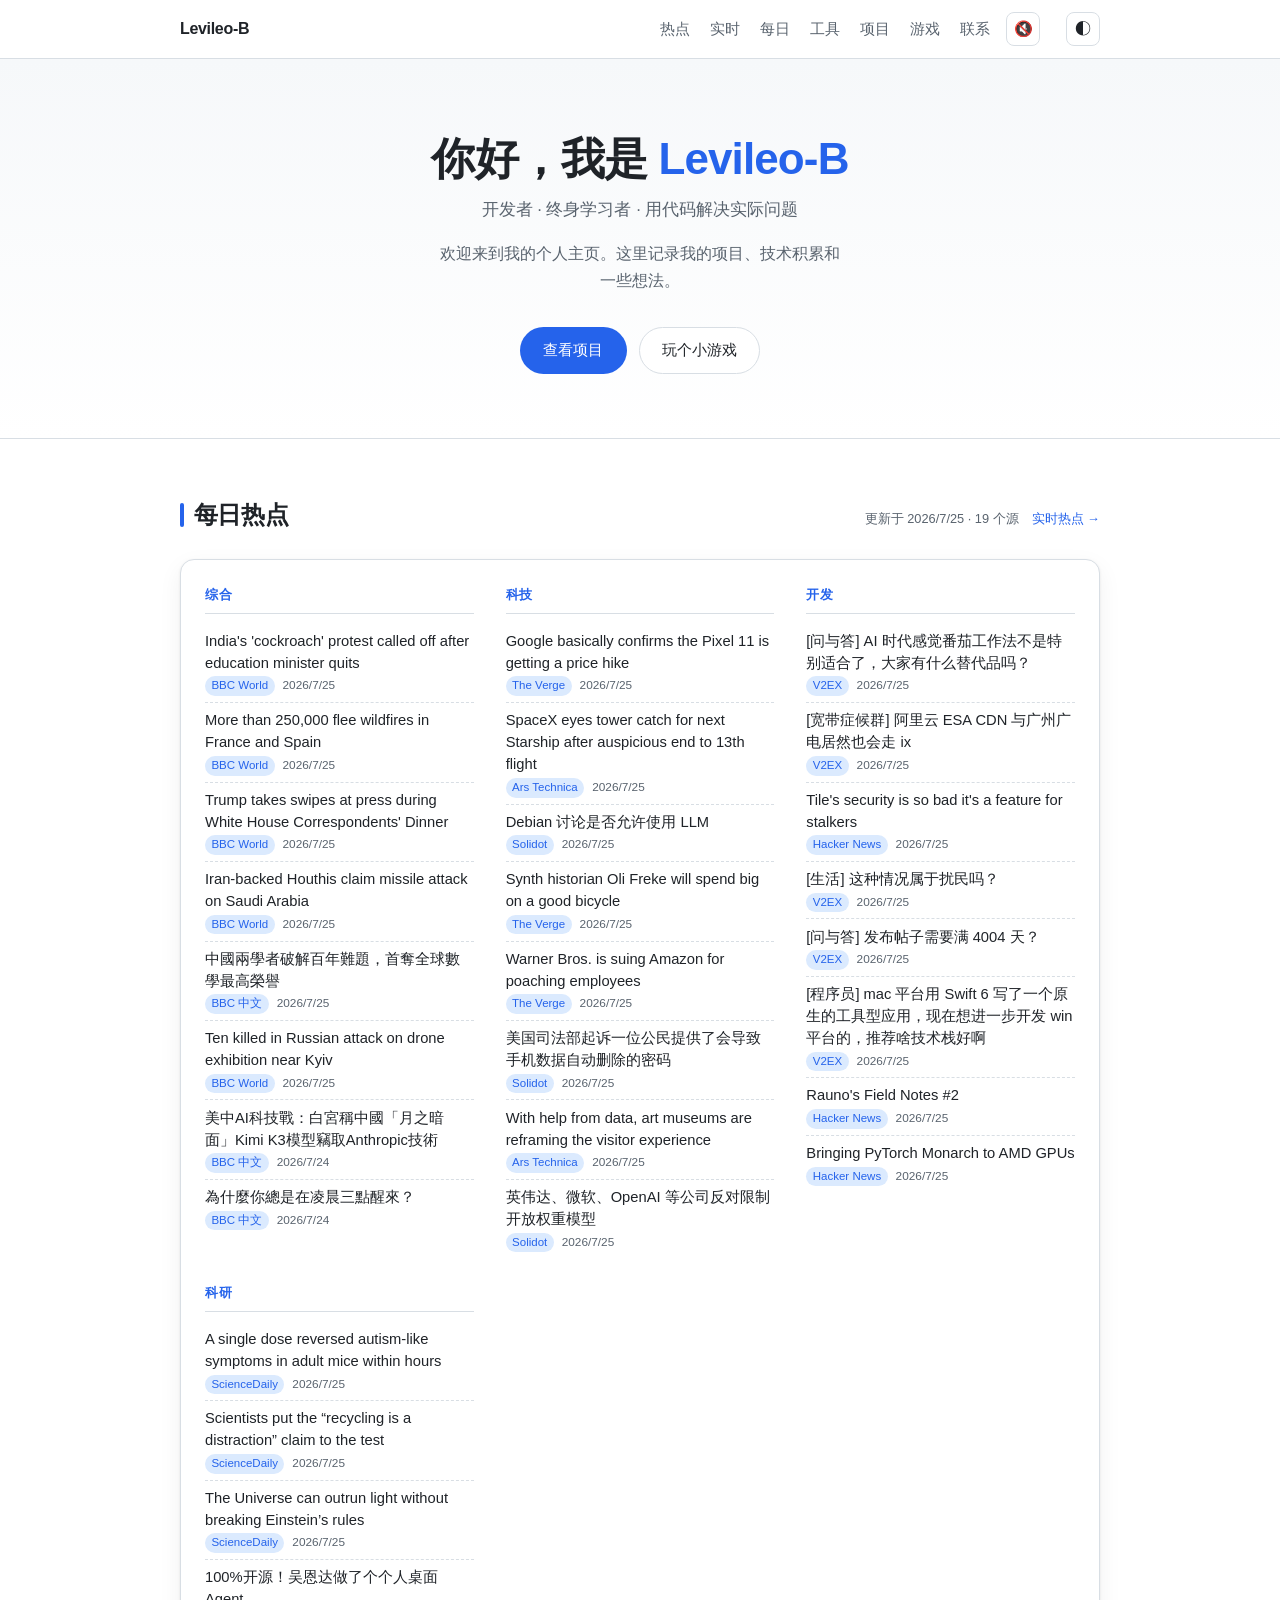
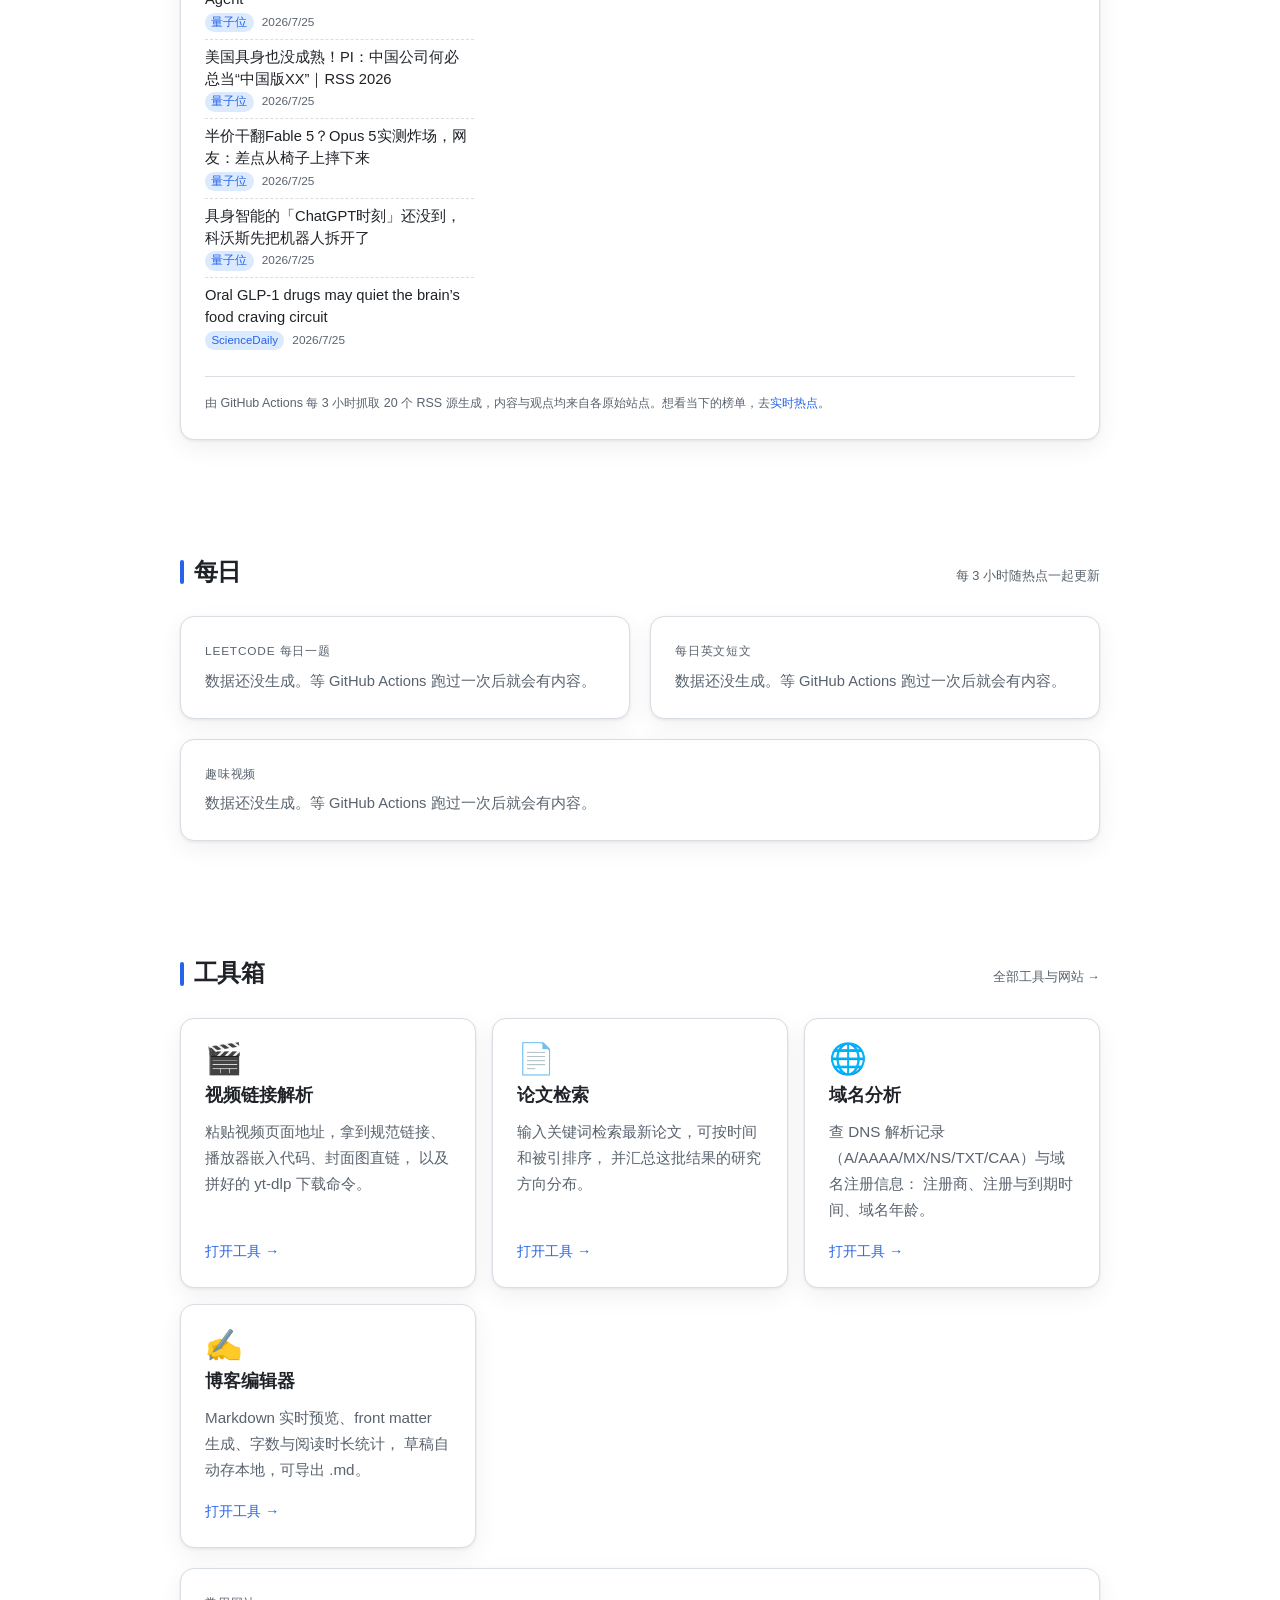
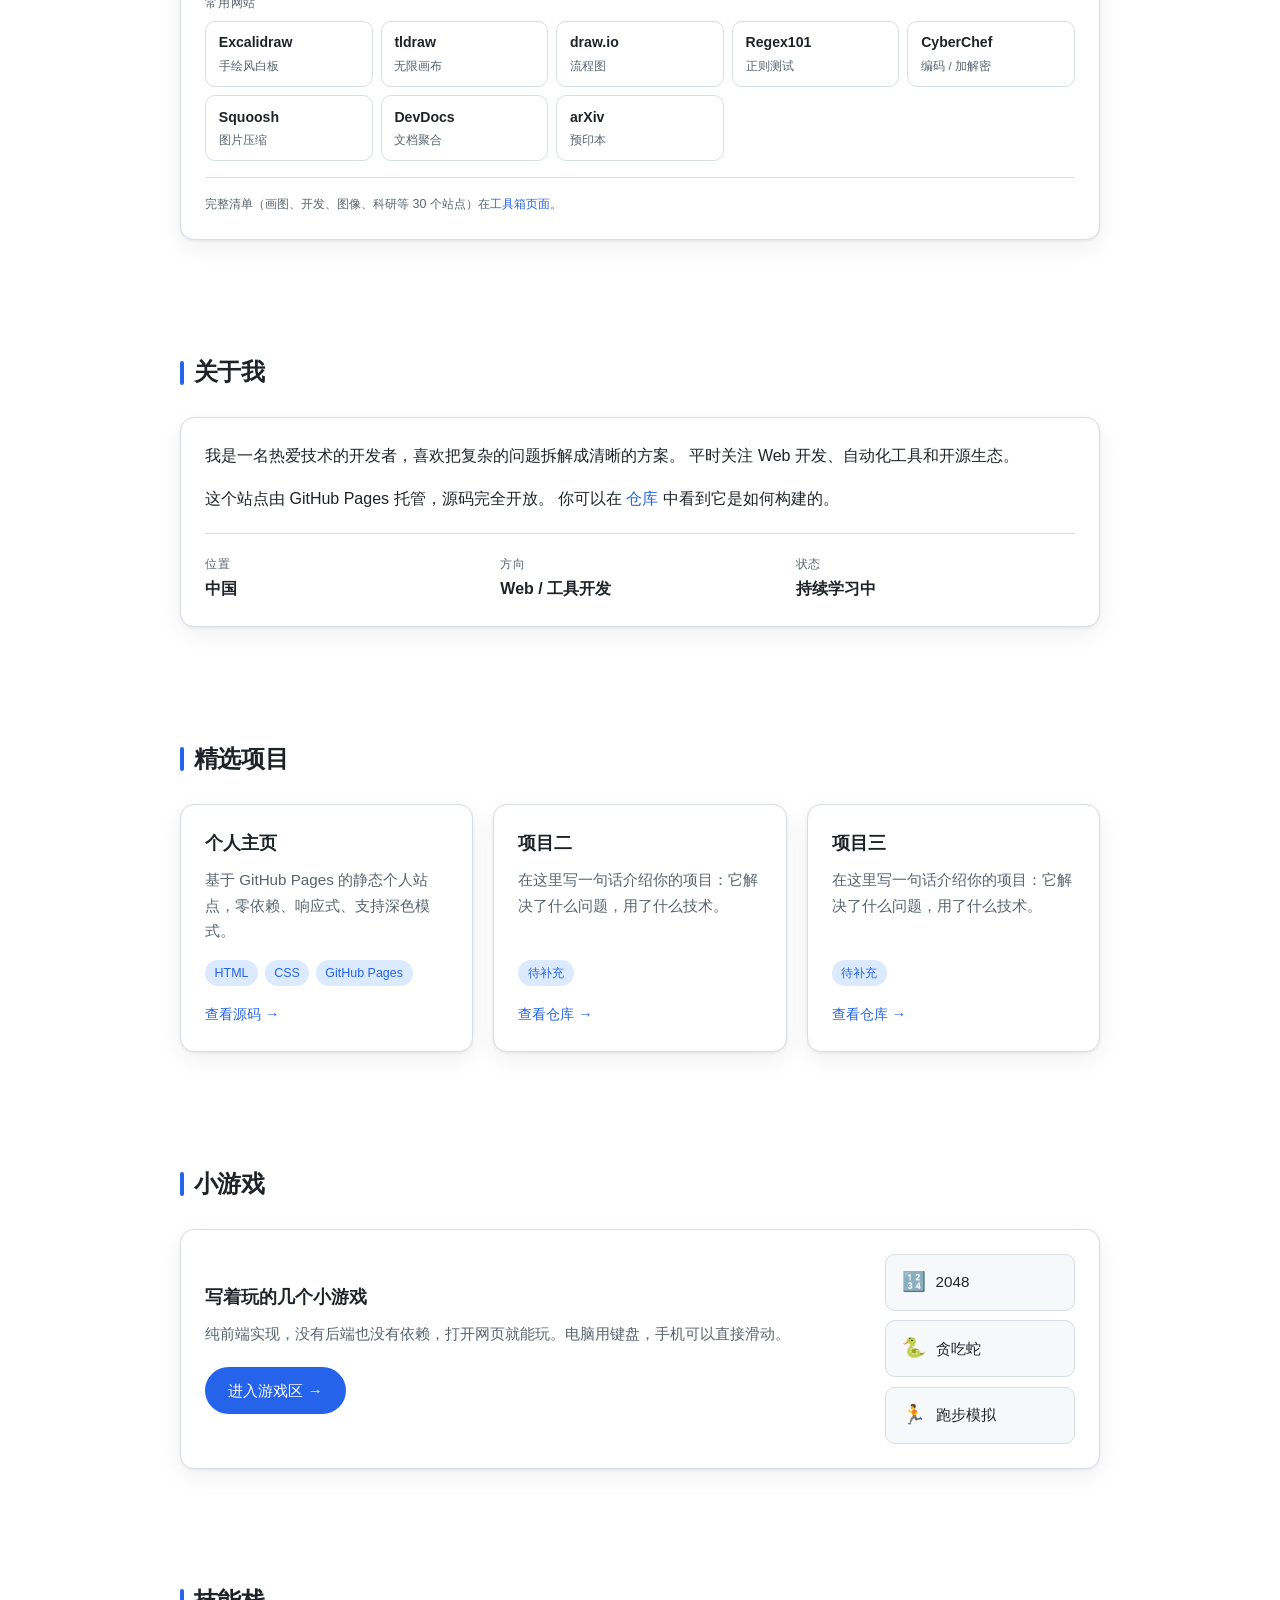
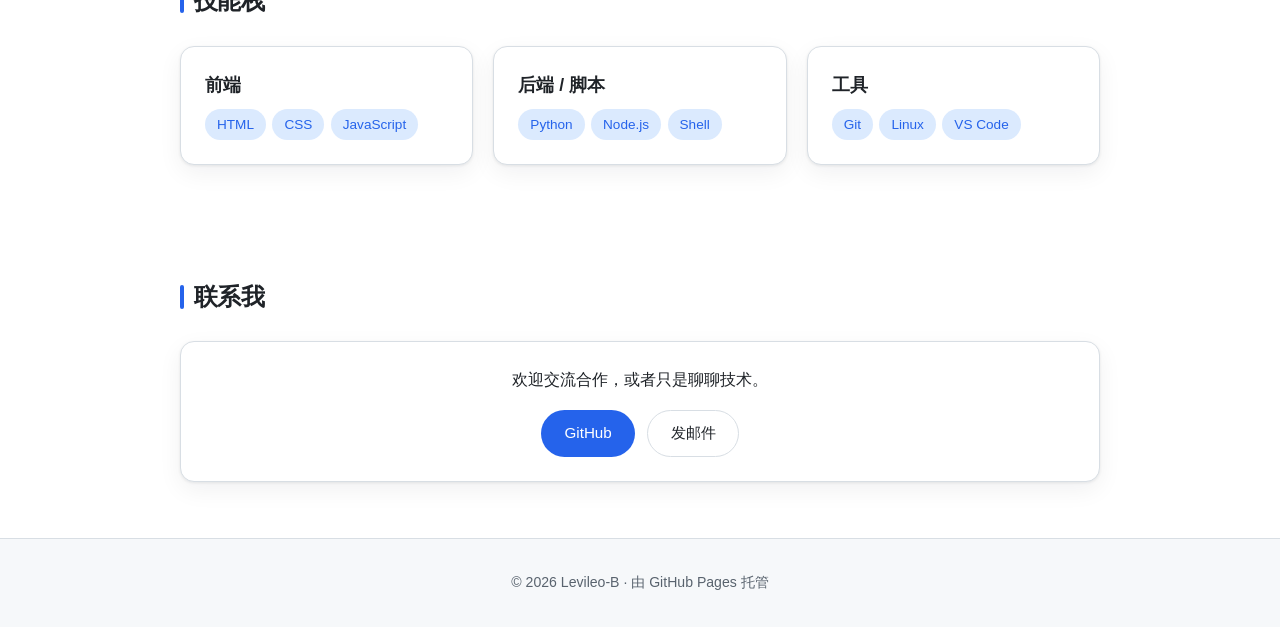
==== index.html @ cc37c712 "音乐改为随机 CC 曲库可切歌，趣味视频改为每日轮换 背景音乐： - 曲库来自 Internet Archive 的 Netlabels 馆藏（全部 CC 授权），   由 Actions 每次刷新取" ====
<!DOCTYPE html>
<html lang="zh-CN">
<head>
<meta charset="UTF-8">
<meta name="viewport" content="width=device-width, initial-scale=1">
<title>Levileo-B · 个人主页</title>
<meta name="description" content="Levileo-B 的个人主页 —— 项目、文章与联系方式。">
<meta name="theme-color" content="#0f172a">

<!-- 社交分享卡片 -->
<meta property="og:type" content="website">
<meta property="og:title" content="Levileo-B · 个人主页">
<meta property="og:description" content="Levileo-B 的个人主页 —— 项目、文章与联系方式。">
<meta property="og:url" content="https://levileo-b.github.io/">
<meta name="twitter:card" content="summary">

<link rel="icon" href="data:image/svg+xml,<svg xmlns='http://www.w3.org/2000/svg' viewBox='0 0 100 100'><text y='.9em' font-size='90'>🌱</text></svg>">
<link rel="stylesheet" href="assets/style.css">
<link rel="stylesheet" href="assets/tools.css">

<!-- 在渲染前应用已保存的主题，避免闪烁 -->
<script>
  try {
    var t = localStorage.getItem('theme');
    if (t === 'dark' || t === 'light') document.documentElement.setAttribute('data-theme', t);
  } catch (e) {}
</script>
</head>
<body>

<a class="skip-link" href="#main">跳到主要内容</a>

<header class="site-header">
  <nav class="nav" aria-label="主导航">
    <a class="nav__brand" href="#top">Levileo-B</a>
    <ul class="nav__list">
      <li><a href="#news">热点</a></li>
      <li><a href="hot/">实时</a></li>
      <li><a href="#daily">每日</a></li>
      <li><a href="#tools">工具</a></li>
      <li><a href="#projects">项目</a></li>
      <li><a href="games/">游戏</a></li>
      <li><a href="#contact">联系</a></li>
    </ul>
    <button class="theme-toggle" type="button" aria-label="切换深色 / 浅色模式">
      <span class="theme-toggle__icon" aria-hidden="true">◐</span>
    </button>
  </nav>
</header>

<main id="main">

  <!-- 首屏 -->
  <section class="hero" id="top">
    <div class="hero__inner">
      <img class="avatar" src="https://github.com/Levileo-B.png?size=240" alt="Levileo-B 的头像"
           width="120" height="120" loading="eager"
           onerror="this.style.display='none'">
      <h1 class="hero__title">你好，我是 <span class="accent">Levileo-B</span></h1>
      <p class="hero__subtitle">开发者 · 终身学习者 · 用代码解决实际问题</p>
      <p class="hero__desc">
        欢迎来到我的个人主页。这里记录我的项目、技术积累和一些想法。
      </p>
      <div class="hero__actions">
        <a class="btn btn--primary" href="#projects">查看项目</a>
        <a class="btn btn--ghost" href="games/">玩个小游戏</a>
      </div>
    </div>
  </section>

  <!-- 每日热点 -->
  <section class="section" id="news">
    <div class="section__bar">
      <h2 class="section__title">每日热点</h2>
      <span class="news__stamp"><span id="news-updated"></span>　<a href="hot/">实时热点 →</a></span>
    </div>
    <div class="card">
      <div class="news" id="news-body">
        <p class="news__empty">正在加载新闻…</p>
      </div>
      <p class="news__foot">
        由 GitHub Actions 每 3 小时抓取 20 个 RSS 源生成，内容与观点均来自各原始站点。想看当下的榜单，去<a href="hot/">实时热点</a>。
      </p>
    </div>
  </section>

  <!-- 每日 -->
  <section class="section" id="daily">
    <div class="section__bar">
      <h2 class="section__title">每日</h2>
      <span class="news__stamp">每 3 小时随热点一起更新</span>
    </div>

    <div class="daily-grid">
      <div class="card">
        <p class="result__label">LeetCode 每日一题</p>
        <div id="lc-body"><p class="news__empty">正在加载…</p></div>
      </div>

      <div class="card">
        <p class="result__label">每日英文短文</p>
        <div id="en-body"><p class="news__empty">正在加载…</p></div>
      </div>
    </div>

    <div class="card" style="margin-top:1.25rem">
      <p class="result__label">趣味视频</p>
      <div id="video-body">
        <p class="news__empty">正在加载今天的视频…</p>
      </div>
    </div>
  </section>

  <!-- 工具箱 -->
  <section class="section" id="tools">
    <div class="section__bar">
      <h2 class="section__title">工具箱</h2>
      <a class="news__stamp" href="tools/">全部工具与网站 →</a>
    </div>

    <div class="tool-cards" style="margin-bottom:1.25rem">
      <article class="card card--project">
        <span class="tool-card__emoji" aria-hidden="true">🎬</span>
        <h3 class="card__title">视频链接解析</h3>
        <p class="card__desc">
          粘贴视频页面地址，拿到规范链接、播放器嵌入代码、封面图直链，
          以及拼好的 yt-dlp 下载命令。
        </p>
        <a class="card__link" href="tools/video/">打开工具 →</a>
      </article>

      <article class="card card--project">
        <span class="tool-card__emoji" aria-hidden="true">📄</span>
        <h3 class="card__title">论文检索</h3>
        <p class="card__desc">
          输入关键词检索最新论文，可按时间和被引排序，
          并汇总这批结果的研究方向分布。
        </p>
        <a class="card__link" href="tools/papers/">打开工具 →</a>
      </article>

      <article class="card card--project">
        <span class="tool-card__emoji" aria-hidden="true">🌐</span>
        <h3 class="card__title">域名分析</h3>
        <p class="card__desc">
          查 DNS 解析记录（A/AAAA/MX/NS/TXT/CAA）与域名注册信息：
          注册商、注册与到期时间、域名年龄。
        </p>
        <a class="card__link" href="tools/domain/">打开工具 →</a>
      </article>

      <article class="card card--project">
        <span class="tool-card__emoji" aria-hidden="true">✍️</span>
        <h3 class="card__title">博客编辑器</h3>
        <p class="card__desc">
          Markdown 实时预览、front matter 生成、字数与阅读时长统计，
          草稿自动存本地，可导出 .md。
        </p>
        <a class="card__link" href="tools/blog/">打开工具 →</a>
      </article>
    </div>

    <div class="card">
      <p class="result__label">常用网站</p>
      <ul class="link-grid">
        <li><a href="https://excalidraw.com" target="_blank" rel="noopener"><strong>Excalidraw</strong><span>手绘风白板</span></a></li>
        <li><a href="https://www.tldraw.com" target="_blank" rel="noopener"><strong>tldraw</strong><span>无限画布</span></a></li>
        <li><a href="https://app.diagrams.net" target="_blank" rel="noopener"><strong>draw.io</strong><span>流程图</span></a></li>
        <li><a href="https://regex101.com" target="_blank" rel="noopener"><strong>Regex101</strong><span>正则测试</span></a></li>
        <li><a href="https://gchq.github.io/CyberChef/" target="_blank" rel="noopener"><strong>CyberChef</strong><span>编码 / 加解密</span></a></li>
        <li><a href="https://squoosh.app" target="_blank" rel="noopener"><strong>Squoosh</strong><span>图片压缩</span></a></li>
        <li><a href="https://devdocs.io" target="_blank" rel="noopener"><strong>DevDocs</strong><span>文档聚合</span></a></li>
        <li><a href="https://arxiv.org" target="_blank" rel="noopener"><strong>arXiv</strong><span>预印本</span></a></li>
      </ul>
      <p class="news__foot" style="margin-top:1rem">
        完整清单（画图、开发、图像、科研等 30 个站点）在<a href="tools/#sites">工具箱页面</a>。
      </p>
    </div>
  </section>

  <!-- 关于 -->
  <section class="section" id="about">
    <h2 class="section__title">关于我</h2>
    <div class="card">
      <p>
        我是一名热爱技术的开发者，喜欢把复杂的问题拆解成清晰的方案。
        平时关注 Web 开发、自动化工具和开源生态。
      </p>
      <p>
        这个站点由 GitHub Pages 托管，源码完全开放。
        你可以在 <a href="https://github.com/Levileo-B/Levileo-B.github.io" target="_blank" rel="noopener">仓库</a> 中看到它是如何构建的。
      </p>
      <ul class="facts">
        <li><span class="facts__label">位置</span><span class="facts__value">中国</span></li>
        <li><span class="facts__label">方向</span><span class="facts__value">Web / 工具开发</span></li>
        <li><span class="facts__label">状态</span><span class="facts__value">持续学习中</span></li>
      </ul>
    </div>
  </section>

  <!-- 项目 -->
  <section class="section" id="projects">
    <h2 class="section__title">精选项目</h2>
    <div class="grid">

      <article class="card card--project">
        <h3 class="card__title">个人主页</h3>
        <p class="card__desc">基于 GitHub Pages 的静态个人站点，零依赖、响应式、支持深色模式。</p>
        <ul class="tags">
          <li>HTML</li><li>CSS</li><li>GitHub Pages</li>
        </ul>
        <a class="card__link" href="https://github.com/Levileo-B/Levileo-B.github.io" target="_blank" rel="noopener">查看源码 →</a>
      </article>

      <article class="card card--project">
        <h3 class="card__title">项目二</h3>
        <p class="card__desc">在这里写一句话介绍你的项目：它解决了什么问题，用了什么技术。</p>
        <ul class="tags">
          <li>待补充</li>
        </ul>
        <a class="card__link" href="https://github.com/Levileo-B?tab=repositories" target="_blank" rel="noopener">查看仓库 →</a>
      </article>

      <article class="card card--project">
        <h3 class="card__title">项目三</h3>
        <p class="card__desc">在这里写一句话介绍你的项目：它解决了什么问题，用了什么技术。</p>
        <ul class="tags">
          <li>待补充</li>
        </ul>
        <a class="card__link" href="https://github.com/Levileo-B?tab=repositories" target="_blank" rel="noopener">查看仓库 →</a>
      </article>

    </div>
  </section>

  <!-- 小游戏 -->
  <section class="section" id="games">
    <h2 class="section__title">小游戏</h2>
    <div class="card games-entry">
      <div class="games-entry__text">
        <h3 class="card__title">写着玩的几个小游戏</h3>
        <p class="card__desc">
          纯前端实现，没有后端也没有依赖，打开网页就能玩。电脑用键盘，手机可以直接滑动。
        </p>
        <a class="btn btn--primary" href="games/">进入游戏区 →</a>
      </div>
      <ul class="games-entry__list">
        <li><a href="games/2048/"><span aria-hidden="true">🔢</span> 2048</a></li>
        <li><a href="games/snake/"><span aria-hidden="true">🐍</span> 贪吃蛇</a></li>
        <li><a href="games/qwop/"><span aria-hidden="true">🏃</span> 跑步模拟</a></li>
      </ul>
    </div>
  </section>

  <!-- 技能 -->
  <section class="section" id="skills">
    <h2 class="section__title">技能栈</h2>
    <div class="grid grid--skills">
      <div class="card">
        <h3 class="card__title">前端</h3>
        <ul class="tags tags--lg"><li>HTML</li><li>CSS</li><li>JavaScript</li></ul>
      </div>
      <div class="card">
        <h3 class="card__title">后端 / 脚本</h3>
        <ul class="tags tags--lg"><li>Python</li><li>Node.js</li><li>Shell</li></ul>
      </div>
      <div class="card">
        <h3 class="card__title">工具</h3>
        <ul class="tags tags--lg"><li>Git</li><li>Linux</li><li>VS Code</li></ul>
      </div>
    </div>
  </section>

  <!-- 联系 -->
  <section class="section" id="contact">
    <h2 class="section__title">联系我</h2>
    <div class="card card--center">
      <p>欢迎交流合作，或者只是聊聊技术。</p>
      <div class="links">
        <a class="btn btn--primary" href="https://github.com/Levileo-B" target="_blank" rel="noopener">GitHub</a>
        <a class="btn btn--ghost" href="mailto:01064801680k@gmail.com">发邮件</a>
      </div>
    </div>
  </section>

</main>

<footer class="site-footer">
  <p>© <span id="year">2026</span> Levileo-B · 由 GitHub Pages 托管</p>
</footer>

<script src="assets/main.js"></script>
<script src="assets/bgm.js"></script>
<script src="assets/news.js"></script>
<script src="assets/daily.js"></script>
</body>
</html>
---- assets/style.css ----
/* ---------- 设计变量 ---------- */
:root {
  --bg: #ffffff;
  --bg-soft: #f6f8fa;
  --surface: #ffffff;
  --border: #d8dee4;
  --text: #1f2328;
  --text-muted: #59636e;
  --accent: #2563eb;
  --accent-soft: #dbeafe;
  --shadow: 0 1px 3px rgba(16, 22, 26, .08), 0 8px 24px rgba(16, 22, 26, .06);
  --radius: 14px;
  --maxw: 960px;
}

:root[data-theme="dark"] {
  --bg: #0d1117;
  --bg-soft: #161b22;
  --surface: #161b22;
  --border: #30363d;
  --text: #e6edf3;
  --text-muted: #9198a1;
  --accent: #58a6ff;
  --accent-soft: #12253f;
  --shadow: 0 1px 3px rgba(0, 0, 0, .4), 0 8px 24px rgba(0, 0, 0, .3);
}

@media (prefers-color-scheme: dark) {
  :root:not([data-theme="light"]) {
    --bg: #0d1117;
    --bg-soft: #161b22;
    --surface: #161b22;
    --border: #30363d;
    --text: #e6edf3;
    --text-muted: #9198a1;
    --accent: #58a6ff;
    --accent-soft: #12253f;
    --shadow: 0 1px 3px rgba(0, 0, 0, .4), 0 8px 24px rgba(0, 0, 0, .3);
  }
}

/* ---------- 基础 ---------- */
* { box-sizing: border-box; }

html { scroll-behavior: smooth; }

@media (prefers-reduced-motion: reduce) {
  html { scroll-behavior: auto; }
  * { animation: none !important; transition: none !important; }
}

body {
  margin: 0;
  background: var(--bg);
  color: var(--text);
  font-family: -apple-system, BlinkMacSystemFont, "Segoe UI", "PingFang SC",
               "Hiragino Sans GB", "Microsoft YaHei", Roboto, Helvetica, Arial, sans-serif;
  line-height: 1.7;
  -webkit-font-smoothing: antialiased;
}

a { color: var(--accent); text-decoration: none; }
a:hover { text-decoration: underline; }

:focus-visible {
  outline: 2px solid var(--accent);
  outline-offset: 3px;
  border-radius: 4px;
}

.skip-link {
  position: absolute;
  left: -9999px;
  top: 0;
  background: var(--accent);
  color: #fff;
  padding: .6rem 1rem;
  z-index: 100;
}
.skip-link:focus { left: 0; }

/* ---------- 导航 ---------- */
.site-header {
  position: sticky;
  top: 0;
  z-index: 50;
  background: color-mix(in srgb, var(--bg) 85%, transparent);
  backdrop-filter: blur(10px);
  border-bottom: 1px solid var(--border);
}

.nav {
  max-width: var(--maxw);
  margin: 0 auto;
  padding: .75rem 1.25rem;
  display: flex;
  align-items: center;
  gap: 1rem;
}

.nav__brand {
  font-weight: 700;
  color: var(--text);
  letter-spacing: -.02em;
}
.nav__brand:hover { text-decoration: none; color: var(--accent); }

.nav__list {
  display: flex;
  gap: 1.25rem;
  list-style: none;
  margin: 0;
  padding: 0;
  margin-left: auto;
  flex-wrap: wrap;
}

.nav__list a {
  color: var(--text-muted);
  font-size: .93rem;
}
.nav__list a:hover { color: var(--accent); text-decoration: none; }

.theme-toggle {
  background: transparent;
  border: 1px solid var(--border);
  color: var(--text);
  border-radius: 8px;
  width: 34px;
  height: 34px;
  cursor: pointer;
  font-size: 1rem;
  line-height: 1;
  flex-shrink: 0;
  transition: border-color .15s, color .15s;
}
.theme-toggle:hover { border-color: var(--accent); color: var(--accent); }

/* ---------- 首屏 ---------- */
.hero {
  background: linear-gradient(180deg, var(--bg-soft), var(--bg));
  border-bottom: 1px solid var(--border);
  padding: 4.5rem 1.25rem 4rem;
  text-align: center;
}

.hero__inner { max-width: 680px; margin: 0 auto; }

.avatar {
  width: 120px;
  height: 120px;
  border-radius: 50%;
  border: 3px solid var(--surface);
  box-shadow: var(--shadow);
  object-fit: cover;
  margin-bottom: 1.5rem;
}

.hero__title {
  font-size: clamp(1.9rem, 5vw, 2.75rem);
  line-height: 1.25;
  margin: 0 0 .6rem;
  letter-spacing: -.02em;
}

.accent { color: var(--accent); }

.hero__subtitle {
  color: var(--text-muted);
  font-size: 1.05rem;
  margin: 0 0 1rem;
}

.hero__desc { margin: 0 auto 2rem; max-width: 46ch; color: var(--text-muted); }

.hero__actions,
.links {
  display: flex;
  gap: .75rem;
  justify-content: center;
  flex-wrap: wrap;
}

.btn {
  display: inline-block;
  padding: .6rem 1.4rem;
  border-radius: 999px;
  font-size: .95rem;
  font-weight: 500;
  border: 1px solid transparent;
  transition: transform .15s, background .15s, border-color .15s;
}
.btn:hover { text-decoration: none; transform: translateY(-1px); }

.btn--primary { background: var(--accent); color: #fff; }
.btn--primary:hover { filter: brightness(1.08); }

.btn--ghost { border-color: var(--border); color: var(--text); background: var(--surface); }
.btn--ghost:hover { border-color: var(--accent); color: var(--accent); }

/* ---------- 区块 ---------- */
.section {
  max-width: var(--maxw);
  margin: 0 auto;
  padding: 3.5rem 1.25rem;
}

.section__title {
  font-size: 1.5rem;
  margin: 0 0 1.5rem;
  letter-spacing: -.01em;
  position: relative;
  padding-left: .85rem;
}
.section__title::before {
  content: "";
  position: absolute;
  left: 0;
  top: .35em;
  bottom: .35em;
  width: 4px;
  border-radius: 2px;
  background: var(--accent);
}

/* 区块标题与右侧附注同排 */
.section__bar {
  display: flex;
  align-items: baseline;
  justify-content: space-between;
  gap: 1rem;
  flex-wrap: wrap;
}
.section__bar .section__title { margin-bottom: 1.5rem; }

.card {
  background: var(--surface);
  border: 1px solid var(--border);
  border-radius: var(--radius);
  padding: 1.5rem;
  box-shadow: var(--shadow);
}
.card p:first-child { margin-top: 0; }
.card p:last-child { margin-bottom: 0; }

.card--center { text-align: center; }

.card--project {
  display: flex;
  flex-direction: column;
  transition: transform .18s, border-color .18s;
}
.card--project:hover { transform: translateY(-3px); border-color: var(--accent); }

.card__title { margin: 0 0 .5rem; font-size: 1.1rem; }
.card__desc { color: var(--text-muted); margin: 0 0 1rem; font-size: .95rem; flex: 1; }
.card__link { font-size: .9rem; font-weight: 500; }

.grid {
  display: grid;
  grid-template-columns: repeat(auto-fit, minmax(260px, 1fr));
  gap: 1.25rem;
}

/* ---------- 标签 / 事实列表 ---------- */
.tags {
  display: flex;
  flex-wrap: wrap;
  gap: .4rem;
  list-style: none;
  margin: 0 0 1rem;
  padding: 0;
}

.tags li {
  background: var(--accent-soft);
  color: var(--accent);
  font-size: .78rem;
  padding: .15rem .6rem;
  border-radius: 999px;
  white-space: nowrap;
}

.tags--lg { margin-bottom: 0; }
.tags--lg li { font-size: .85rem; padding: .25rem .75rem; }

.facts {
  list-style: none;
  margin: 1.25rem 0 0;
  padding: 1.25rem 0 0;
  border-top: 1px solid var(--border);
  display: grid;
  grid-template-columns: repeat(auto-fit, minmax(140px, 1fr));
  gap: 1rem;
}

.facts__label {
  display: block;
  font-size: .78rem;
  color: var(--text-muted);
  text-transform: uppercase;
  letter-spacing: .06em;
}
.facts__value { font-weight: 600; }

/* ---------- 热点新闻 ---------- */
.news {
  display: grid;
  grid-template-columns: repeat(auto-fit, minmax(240px, 1fr));
  gap: 1.5rem 2rem;
}

.news__source {
  margin: 0 0 .6rem;
  font-size: .82rem;
  font-weight: 600;
  letter-spacing: .04em;
  color: var(--accent);
  padding-bottom: .4rem;
  border-bottom: 1px solid var(--border);
}

.news__list { list-style: none; margin: 0; padding: 0; }

.news__item {
  padding: .38rem 0;
  display: flex;
  flex-direction: column;
  gap: .1rem;
}
.news__item + .news__item { border-top: 1px dashed var(--border); }

.news__item a {
  color: var(--text);
  font-size: .92rem;
  line-height: 1.5;
}
.news__item a:hover { color: var(--accent); text-decoration: none; }

.news__line { display: flex; align-items: baseline; gap: .5rem; }
.news__src {
  font-size: .72rem;
  color: var(--accent);
  background: var(--accent-soft);
  padding: 0 .4rem;
  border-radius: 999px;
  white-space: nowrap;
}
.news__time { font-size: .74rem; color: var(--text-muted); }

.news__stamp { font-size: .8rem; color: var(--text-muted); }

.news__empty {
  color: var(--text-muted);
  font-size: .92rem;
  margin: 0;
  grid-column: 1 / -1;
}

.news__foot {
  margin: 1.25rem 0 0;
  padding-top: 1rem;
  border-top: 1px solid var(--border);
  font-size: .78rem;
  color: var(--text-muted);
}

/* ---------- 每日（LeetCode / 英文短文 / 视频） ---------- */
.daily-grid {
  display: grid;
  grid-template-columns: repeat(auto-fit, minmax(300px, 1fr));
  gap: 1.25rem;
  align-items: start;
}

.daily__head {
  display: flex;
  align-items: center;
  gap: .5rem;
  flex-wrap: wrap;
  margin-bottom: .5rem;
}
.daily__no {
  font-size: .76rem;
  font-weight: 700;
  color: var(--text-muted);
  font-variant-numeric: tabular-nums;
}
.daily__date { font-size: .74rem; color: var(--text-muted); margin-left: auto; }

.daily__diff {
  font-size: .72rem;
  font-weight: 600;
  padding: .1rem .55rem;
  border-radius: 999px;
}
.daily__diff--easy   { background: color-mix(in srgb, #16a34a 18%, transparent); color: #16a34a; }
.daily__diff--medium { background: color-mix(in srgb, #f59e0b 20%, transparent); color: #b45309; }
.daily__diff--hard   { background: color-mix(in srgb, #ef4444 18%, transparent); color: #dc2626; }
:root[data-theme="dark"] .daily__diff--medium { color: #fbbf24; }
:root[data-theme="dark"] .daily__diff--hard   { color: #f87171; }

.daily__title { margin: 0 0 .3rem; font-size: 1.05rem; line-height: 1.45; }
.daily__title a { color: var(--text); }
.daily__title a:hover { color: var(--accent); text-decoration: none; }
.daily__sub { margin: 0 0 .6rem; font-size: .82rem; color: var(--text-muted); }

.daily__text {
  margin: .5rem 0 .9rem;
  font-size: .92rem;
  line-height: 1.85;
  color: var(--text);
  max-height: 15.5em;
  overflow-y: auto;
}
.daily__credit { margin: 0; font-size: .74rem; color: var(--text-muted); }

.btn--sm { padding: .35rem 1rem; font-size: .85rem; }

.video-wrap {
  border-radius: 10px;
  overflow: hidden;
  border: 1px solid var(--border);
  background: #000;
  line-height: 0;
}
.video-wrap video { width: 100%; height: auto; aspect-ratio: 16 / 9; display: block; }

/* ---------- 背景音乐开关 ---------- */
.bgm { display: flex; align-items: center; gap: .35rem; flex-shrink: 0; }

.bgm__btn {
  background: transparent;
  border: 1px solid var(--border);
  color: var(--text);
  border-radius: 8px;
  width: 34px;
  height: 34px;
  font-size: .95rem;
  line-height: 1;
  cursor: pointer;
  transition: border-color .15s, background .15s;
}
.bgm__btn:hover { border-color: var(--accent); }
.bgm.is-on .bgm__btn { border-color: var(--accent); background: var(--accent-soft); }

.bgm__next {
  background: transparent;
  border: 1px solid var(--border);
  color: var(--text);
  border-radius: 8px;
  width: 30px;
  height: 34px;
  font-size: .8rem;
  line-height: 1;
  cursor: pointer;
  padding: 0;
}
.bgm__next:hover { border-color: var(--accent); color: var(--accent); }

/* 正在播放：固定在左下角，兼作 CC 署名 */
.bgm-now {
  position: fixed;
  left: 1rem;
  bottom: 1rem;
  z-index: 60;
  max-width: min(340px, calc(100vw - 2rem));
  display: flex;
  align-items: center;
  gap: .45rem;
  padding: .45rem .75rem;
  border: 1px solid var(--border);
  border-radius: 999px;
  background: color-mix(in srgb, var(--surface) 92%, transparent);
  backdrop-filter: blur(8px);
  box-shadow: var(--shadow);
  font-size: .78rem;
}
.bgm-now[hidden] { display: none; }
.bgm-now__ico { color: var(--accent); flex-shrink: 0; }
.bgm-now a {
  color: var(--text);
  white-space: nowrap;
  overflow: hidden;
  text-overflow: ellipsis;
}
.bgm-now a:hover { color: var(--accent); }
.bgm-now__lic {
  color: var(--text-muted);
  font-size: .68rem;
  white-space: nowrap;
  flex-shrink: 0;
  padding-left: .35rem;
  border-left: 1px solid var(--border);
}
@media (max-width: 560px) {
  .bgm-now__lic { display: none; }
}

/* 音量条默认收起，开着或悬停时才展开，免得挤占导航栏 */
.bgm__vol {
  width: 0;
  opacity: 0;
  padding: 0;
  accent-color: var(--accent);
  transition: width .18s ease, opacity .18s ease;
}
.bgm.is-on .bgm__vol,
.bgm:hover .bgm__vol,
.bgm__vol:focus { width: 62px; opacity: 1; }

@media (max-width: 560px) {
  .bgm__vol { display: none; }   /* 手机上导航栏太挤，只留开关 */
}

/* ---------- 小游戏入口 ---------- */
.games-entry {
  display: flex;
  gap: 2rem;
  align-items: center;
  flex-wrap: wrap;
}
.games-entry__text { flex: 1 1 260px; }
.games-entry__text .card__desc { margin-bottom: 1.25rem; }

.games-entry__list {
  list-style: none;
  margin: 0;
  padding: 0;
  display: flex;
  flex-direction: column;
  gap: .6rem;
  flex: 0 1 190px;
}
.games-entry__list a {
  display: flex;
  align-items: center;
  gap: .6rem;
  padding: .7rem 1rem;
  border: 1px solid var(--border);
  border-radius: 10px;
  background: var(--bg-soft);
  color: var(--text);
  font-size: .95rem;
  transition: border-color .15s, transform .15s;
}
.games-entry__list a:hover {
  border-color: var(--accent);
  color: var(--accent);
  text-decoration: none;
  transform: translateX(2px);
}
.games-entry__list span { font-size: 1.2rem; }

/* ---------- 页脚 ---------- */
.site-footer {
  border-top: 1px solid var(--border);
  background: var(--bg-soft);
  text-align: center;
  padding: 2rem 1.25rem;
  color: var(--text-muted);
  font-size: .88rem;
}
.site-footer p { margin: 0; }

/* ---------- 小屏 ---------- */
@media (max-width: 560px) {
  .nav { flex-wrap: wrap; }
  .nav__list { width: 100%; margin-left: 0; order: 3; justify-content: space-between; gap: .5rem; }
  .theme-toggle { margin-left: auto; }
  .hero { padding: 3rem 1.25rem; }
  .section { padding: 2.5rem 1.25rem; }
}
---- assets/tools.css ----
/* 工具页样式，配色沿用 style.css 的 CSS 变量 */

.tool { max-width: 780px; margin: 0 auto; padding: 2rem 1.25rem 3rem; }

.tool__head { margin-bottom: 1.5rem; }
.tool__title { margin: 0; font-size: 1.7rem; letter-spacing: -.02em; }
.tool__sub { color: var(--text-muted); margin: .4rem 0 0; font-size: .93rem; }

/* ---------- 表单 ---------- */
.form { display: flex; gap: .6rem; flex-wrap: wrap; }

.form input[type="text"],
.form input[type="search"],
.form select {
  flex: 1 1 240px;
  min-width: 0;
  padding: .65rem .9rem;
  font-size: .95rem;
  font-family: inherit;
  color: var(--text);
  background: var(--surface);
  border: 1px solid var(--border);
  border-radius: 10px;
}
.form input:focus, .form select:focus { outline: 2px solid var(--accent); outline-offset: 1px; }

.form select { flex: 0 1 auto; cursor: pointer; }

.form button { flex: 0 0 auto; cursor: pointer; }

.filters {
  display: flex;
  gap: .6rem;
  flex-wrap: wrap;
  margin-top: .75rem;
  align-items: center;
}
.filters label { font-size: .82rem; color: var(--text-muted); }

/* ---------- 结果区 ---------- */
.result { margin-top: 1.75rem; }

.result__block { margin-bottom: 1.25rem; }
.result__label {
  font-size: .74rem;
  letter-spacing: .07em;
  text-transform: uppercase;
  color: var(--text-muted);
  margin: 0 0 .45rem;
}
/* 视频 ID 区分大小写，绝不能被标题的 uppercase 带偏 */
.result__label code,
.result__label .badge { text-transform: none; letter-spacing: 0; }

.copy-row {
  display: flex;
  gap: .5rem;
  align-items: stretch;
}
.copy-row code {
  flex: 1;
  min-width: 0;
  overflow-x: auto;
  white-space: nowrap;
  padding: .55rem .75rem;
  background: var(--bg-soft);
  border: 1px solid var(--border);
  border-radius: 8px;
  font-size: .84rem;
  font-family: ui-monospace, SFMono-Regular, Menlo, Consolas, monospace;
  color: var(--text);
}
.copy-btn {
  flex: 0 0 auto;
  padding: 0 .85rem;
  font-size: .82rem;
  background: var(--surface);
  border: 1px solid var(--border);
  border-radius: 8px;
  color: var(--text);
  cursor: pointer;
  white-space: nowrap;
  transition: border-color .12s, color .12s;
}
.copy-btn:hover { border-color: var(--accent); color: var(--accent); }
.copy-btn.is-done { border-color: var(--accent); color: var(--accent); }

/* ---------- 一键下载 ---------- */
.dl-box {
  margin-top: 1.5rem;
  padding: 1rem 1.1rem;
  border: 1px solid var(--accent);
  border-radius: var(--radius);
  background: var(--accent-soft);
}
.dl-box--muted { border-color: var(--border); background: var(--bg-soft); }
.dl-box--muted p { margin: 0; }

.dl-item {
  display: flex;
  align-items: center;
  gap: .6rem;
  padding: .5rem 0;
}
.dl-item + .dl-item { border-top: 1px solid color-mix(in srgb, var(--accent) 25%, transparent); }
.dl-item__info { flex: 1; min-width: 0; }
.dl-item__info strong { display: block; font-size: .9rem; }
.dl-item__info span {
  display: block;
  font-size: .74rem;
  color: var(--text-muted);
  overflow: hidden;
  text-overflow: ellipsis;
  white-space: nowrap;
  font-family: ui-monospace, SFMono-Regular, Menlo, Consolas, monospace;
}
.dl-btn { padding: .35rem 1.1rem; font-size: .85rem; flex: 0 0 auto; }
.dl-item .copy-btn { display: flex; align-items: center; text-decoration: none; }

.cmd-list { display: flex; flex-direction: column; gap: .5rem; }
.cmd-list__name { font-size: .78rem; color: var(--text-muted); margin-bottom: .2rem; }

.badge {
  display: inline-block;
  padding: .12rem .55rem;
  border-radius: 999px;
  background: var(--accent-soft);
  color: var(--accent);
  font-size: .76rem;
  font-weight: 600;
}

.notice {
  margin: 0 0 1.25rem;
  padding: .8rem 1rem;
  border: 1px solid var(--border);
  border-left: 3px solid var(--accent);
  border-radius: 8px;
  background: var(--bg-soft);
  font-size: .85rem;
  color: var(--text-muted);
  line-height: 1.7;
}
.notice strong { color: var(--text); }

.hint { color: var(--text-muted); font-size: .88rem; }

.thumb-preview {
  max-width: 260px;
  width: 100%;
  border-radius: 8px;
  border: 1px solid var(--border);
  margin-top: .5rem;
}

/* ---------- 论文结果 ---------- */
.papers { list-style: none; margin: 0; padding: 0; }

.paper {
  padding: 1rem 0;
  border-bottom: 1px solid var(--border);
}
.paper:first-child { padding-top: 0; }

.paper__title { margin: 0 0 .35rem; font-size: 1rem; line-height: 1.5; }
.paper__title a { color: var(--text); }
.paper__title a:hover { color: var(--accent); text-decoration: none; }

.paper__meta {
  font-size: .8rem;
  color: var(--text-muted);
  display: flex;
  flex-wrap: wrap;
  gap: .3rem .8rem;
  margin-bottom: .4rem;
}

.paper__links { display: flex; gap: .5rem; flex-wrap: wrap; }
.paper__links a {
  font-size: .76rem;
  padding: .12rem .55rem;
  border: 1px solid var(--border);
  border-radius: 999px;
  color: var(--text-muted);
}
.paper__links a:hover { border-color: var(--accent); color: var(--accent); text-decoration: none; }

/* 方向汇总 */
.topics { display: flex; flex-wrap: wrap; gap: .4rem; margin: 0 0 1.5rem; padding: 0; list-style: none; }
.topics li {
  display: flex;
  align-items: center;
  gap: .4rem;
  padding: .25rem .7rem;
  border-radius: 999px;
  background: var(--accent-soft);
  color: var(--accent);
  font-size: .8rem;
}
.topics b { font-weight: 700; }

.spinner { color: var(--text-muted); font-size: .9rem; }

/* ---------- 实时热点 ---------- */
.hot-bar {
  display: flex;
  align-items: center;
  gap: .9rem;
  flex-wrap: wrap;
  margin-bottom: 1.5rem;
}
.hot-auto { font-size: .85rem; color: var(--text-muted); display: flex; align-items: center; gap: .35rem; }
.hot-stamp { font-size: .8rem; color: var(--text-muted); margin-left: auto; }

.hot-grid {
  display: grid;
  grid-template-columns: repeat(auto-fit, minmax(300px, 1fr));
  gap: 1.25rem;
  align-items: start;
}

.hot-panel {
  border: 1px solid var(--border);
  border-radius: var(--radius);
  background: var(--surface);
  padding: 1rem 1.1rem 1.1rem;
  box-shadow: var(--shadow);
}
.hot-panel__head {
  display: flex;
  align-items: baseline;
  justify-content: space-between;
  gap: .6rem;
  padding-bottom: .6rem;
  margin-bottom: .5rem;
  border-bottom: 1px solid var(--border);
}
.hot-panel__title { margin: 0; font-size: 1rem; }
.hot-panel__more { font-size: .74rem; color: var(--text-muted); white-space: nowrap; }
.hot-panel__more:hover { color: var(--accent); text-decoration: none; }

.hot-list { list-style: none; margin: 0; padding: 0; counter-reset: hot; }

.hot-item { display: flex; gap: .6rem; padding: .5rem 0; }
.hot-item + .hot-item { border-top: 1px dashed var(--border); }
.hot-item__rank {
  flex: 0 0 1.4rem;
  font-size: .78rem;
  font-weight: 700;
  color: var(--text-muted);
  font-variant-numeric: tabular-nums;
  padding-top: .1rem;
}
.hot-item:nth-child(-n+3) .hot-item__rank { color: var(--accent); }
.hot-item__body { min-width: 0; flex: 1; }
.hot-item__body > a { font-size: .9rem; line-height: 1.5; color: var(--text); }
.hot-item__body > a:hover { color: var(--accent); text-decoration: none; }
.hot-item__desc {
  margin: .2rem 0 0;
  font-size: .78rem;
  color: var(--text-muted);
  line-height: 1.5;
  display: -webkit-box;
  -webkit-line-clamp: 2;
  -webkit-box-orient: vertical;
  overflow: hidden;
}
.hot-item__meta { margin-top: .22rem; font-size: .72rem; color: var(--text-muted); }
.hot-item__meta a { color: var(--text-muted); }
.hot-item__meta a:hover { color: var(--accent); }

/* ---------- 博客编辑器 ---------- */
.tool--wide { max-width: 1100px; }

.meta-fields {
  display: grid;
  grid-template-columns: 2fr 1fr 1.5fr;
  gap: .6rem;
  margin-bottom: 1rem;
}
.meta-fields input {
  padding: .6rem .85rem;
  font-size: .92rem;
  font-family: inherit;
  color: var(--text);
  background: var(--surface);
  border: 1px solid var(--border);
  border-radius: 10px;
  min-width: 0;
}
.meta-fields input:focus { outline: 2px solid var(--accent); outline-offset: 1px; }

.editor {
  display: grid;
  grid-template-columns: 1fr 1fr;
  gap: 1rem;
}
.editor__pane {
  border: 1px solid var(--border);
  border-radius: var(--radius);
  overflow: hidden;
  background: var(--surface);
  display: flex;
  flex-direction: column;
}
.editor__bar {
  display: flex;
  align-items: center;
  justify-content: space-between;
  gap: .5rem;
  padding: .5rem .85rem;
  background: var(--bg-soft);
  border-bottom: 1px solid var(--border);
}
.editor__label {
  font-size: .72rem;
  letter-spacing: .07em;
  text-transform: uppercase;
  color: var(--text-muted);
  font-weight: 600;
}
.editor__stats, .editor__saved { font-size: .72rem; color: var(--text-muted); }

#src {
  flex: 1;
  min-height: 440px;
  padding: 1rem;
  border: 0;
  resize: vertical;
  background: transparent;
  color: var(--text);
  font-family: ui-monospace, SFMono-Regular, Menlo, Consolas, monospace;
  font-size: .88rem;
  line-height: 1.75;
  tab-size: 2;
}
#src:focus { outline: none; }

.preview {
  flex: 1;
  min-height: 440px;
  padding: 1rem 1.15rem;
  overflow-y: auto;
  max-height: 640px;
}

/* 预览区的排版 */
.markdown h1, .markdown h2, .markdown h3,
.markdown h4, .markdown h5, .markdown h6 { margin: 1.2em 0 .5em; line-height: 1.35; }
.markdown h1 { font-size: 1.5rem; }
.markdown h2 { font-size: 1.25rem; }
.markdown h3 { font-size: 1.08rem; }
.markdown h4, .markdown h5, .markdown h6 { font-size: .96rem; }
.markdown > :first-child { margin-top: 0; }
.markdown p { margin: 0 0 .9em; }
.markdown ul, .markdown ol { margin: 0 0 .9em; padding-left: 1.4em; }
.markdown li { margin: .2em 0; }
.markdown blockquote {
  margin: 0 0 .9em;
  padding: .1em 0 .1em 1em;
  border-left: 3px solid var(--accent);
  color: var(--text-muted);
}
.markdown pre {
  margin: 0 0 .9em;
  padding: .8rem 1rem;
  background: var(--bg-soft);
  border: 1px solid var(--border);
  border-radius: 8px;
  overflow-x: auto;
}
.markdown pre code { font-size: .82rem; background: none; padding: 0; }
.markdown code {
  background: var(--bg-soft);
  border: 1px solid var(--border);
  border-radius: 4px;
  padding: .1em .35em;
  font-size: .85em;
  font-family: ui-monospace, SFMono-Regular, Menlo, Consolas, monospace;
}
.markdown hr { border: 0; border-top: 1px solid var(--border); margin: 1.5em 0; }
.markdown img { max-width: 100%; border-radius: 8px; }
.markdown del { color: var(--text-muted); }

@media (max-width: 820px) {
  .editor { grid-template-columns: 1fr; }
  .meta-fields { grid-template-columns: 1fr; }
  #src, .preview { min-height: 280px; }
}

/* ---------- 键值表（域名分析） ---------- */
.kv { width: 100%; border-collapse: collapse; font-size: .88rem; }
.kv th {
  text-align: left;
  font-weight: 600;
  color: var(--text-muted);
  font-size: .8rem;
  padding: .5rem .9rem .5rem 0;
  vertical-align: top;
  white-space: nowrap;
  width: 1%;
}
.kv td { padding: .5rem 0; vertical-align: top; word-break: break-word; }
.kv tr + tr { border-top: 1px solid var(--border); }
.kv code {
  font-family: ui-monospace, SFMono-Regular, Menlo, Consolas, monospace;
  font-size: .84rem;
}
.kv__ttl { text-align: right; color: var(--text-muted); font-size: .76rem; white-space: nowrap; width: 1%; }
.kv--dns th { font-family: ui-monospace, SFMono-Regular, Menlo, Consolas, monospace; color: var(--accent); }

/* 表格在窄屏要能横向滚动，而不是把页面撑宽 */
.result__block { overflow-x: auto; }

/* ---------- 常用网站 ---------- */
.link-group { margin-bottom: 1.75rem; }
.link-group__title {
  font-size: .78rem;
  letter-spacing: .07em;
  text-transform: uppercase;
  color: var(--text-muted);
  margin: 0 0 .6rem;
  padding-bottom: .4rem;
  border-bottom: 1px solid var(--border);
}

.link-grid {
  display: grid;
  grid-template-columns: repeat(auto-fill, minmax(158px, 1fr));
  gap: .5rem;
  list-style: none;
  margin: 0;
  padding: 0;
}
.link-grid a {
  display: block;
  padding: .6rem .8rem;
  border: 1px solid var(--border);
  border-radius: 10px;
  background: var(--surface);
  color: var(--text);
  transition: border-color .12s, transform .12s;
}
.link-grid a:hover {
  border-color: var(--accent);
  text-decoration: none;
  transform: translateY(-1px);
}
.link-grid strong { display: block; font-size: .88rem; font-weight: 600; }
.link-grid span { display: block; font-size: .72rem; color: var(--text-muted); margin-top: .1rem; }

/* 工具入口卡片 */
.tool-cards { display: grid; grid-template-columns: repeat(auto-fit, minmax(230px, 1fr)); gap: 1rem; }
.tool-card__emoji { font-size: 1.9rem; line-height: 1; display: block; margin-bottom: .5rem; }
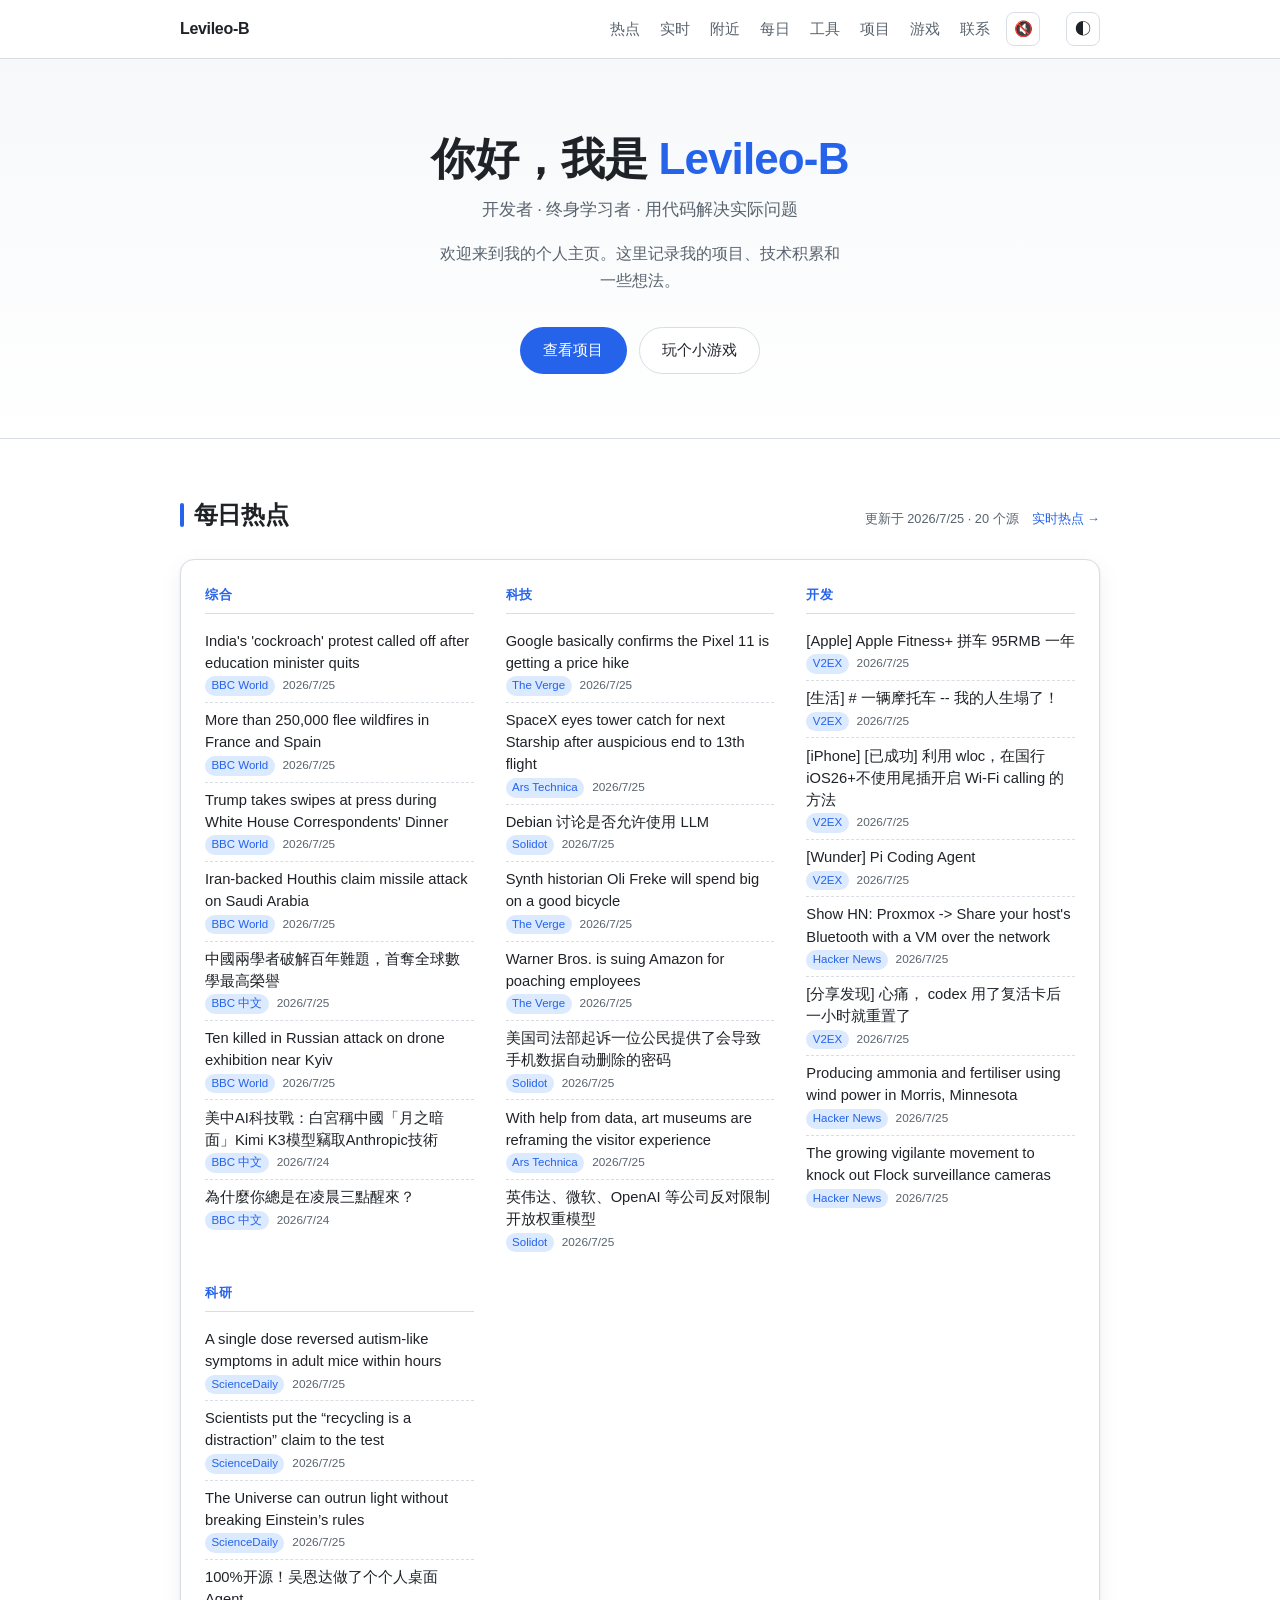
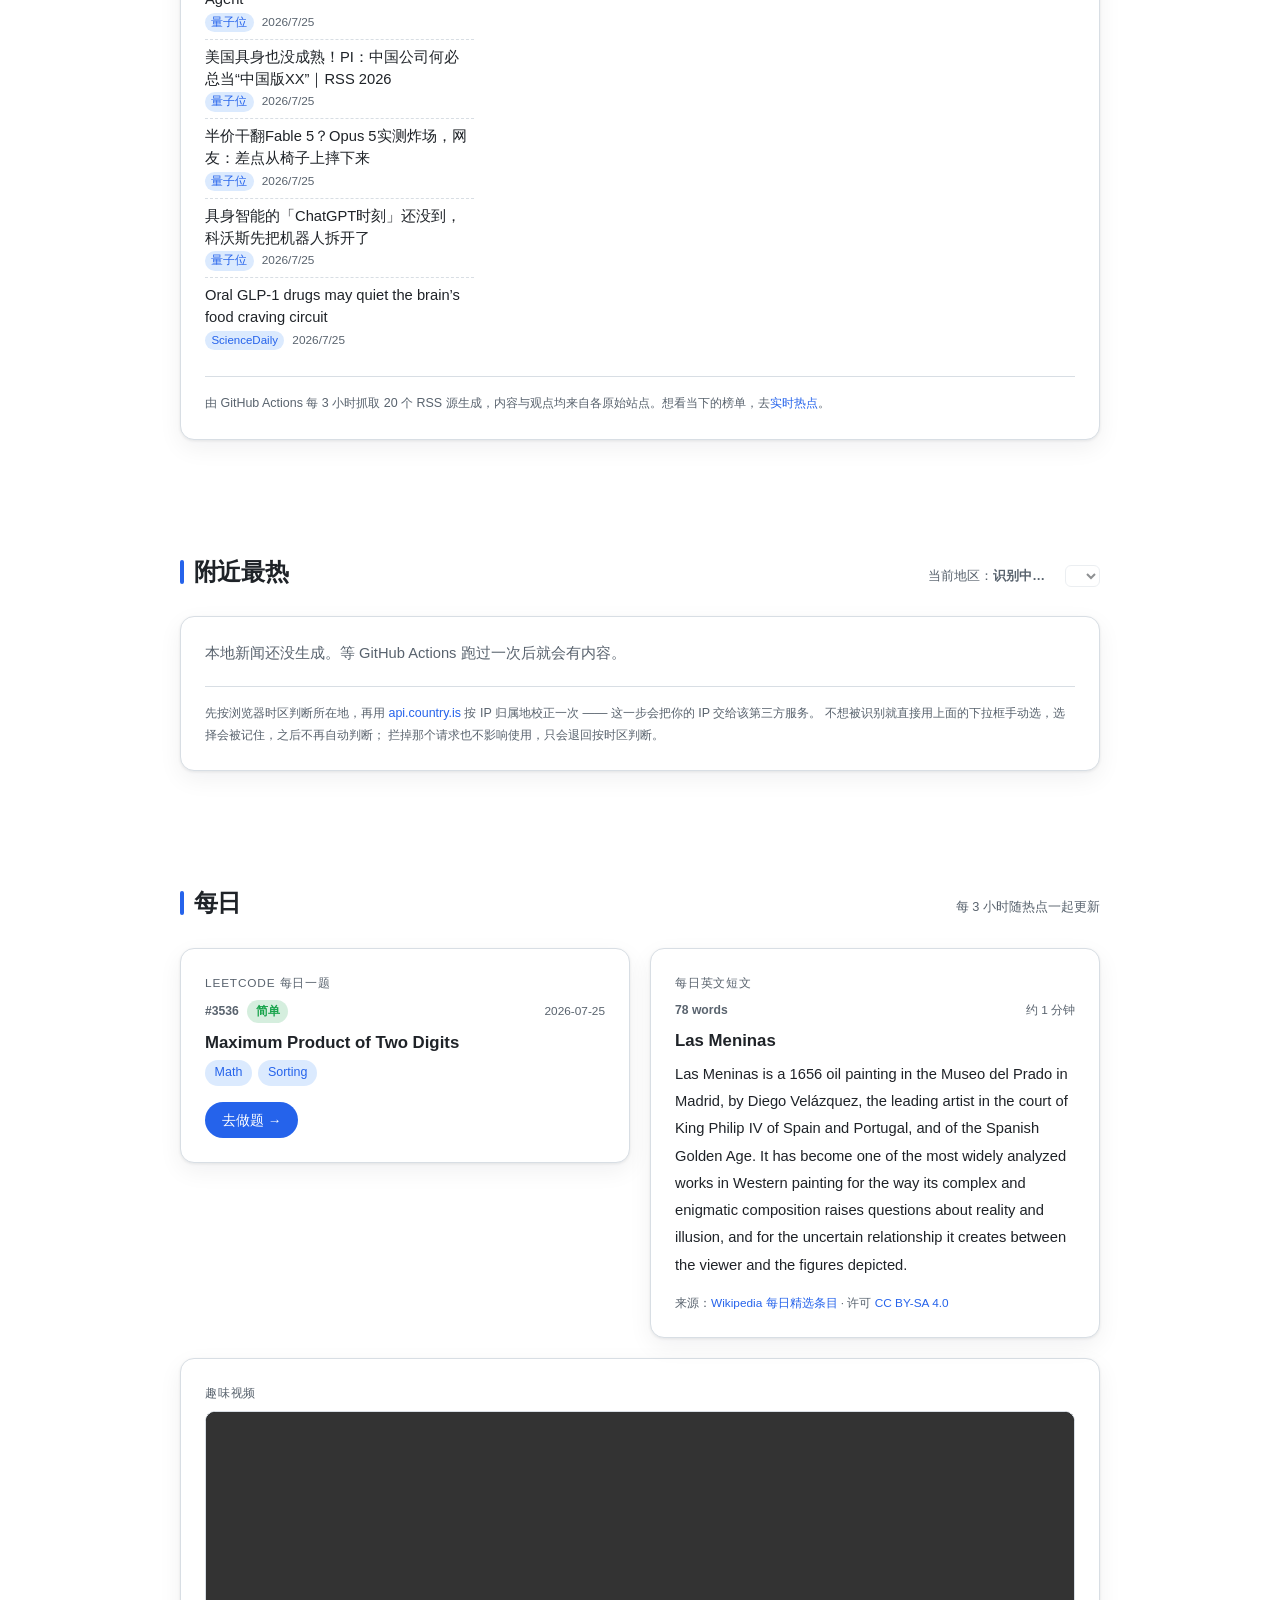
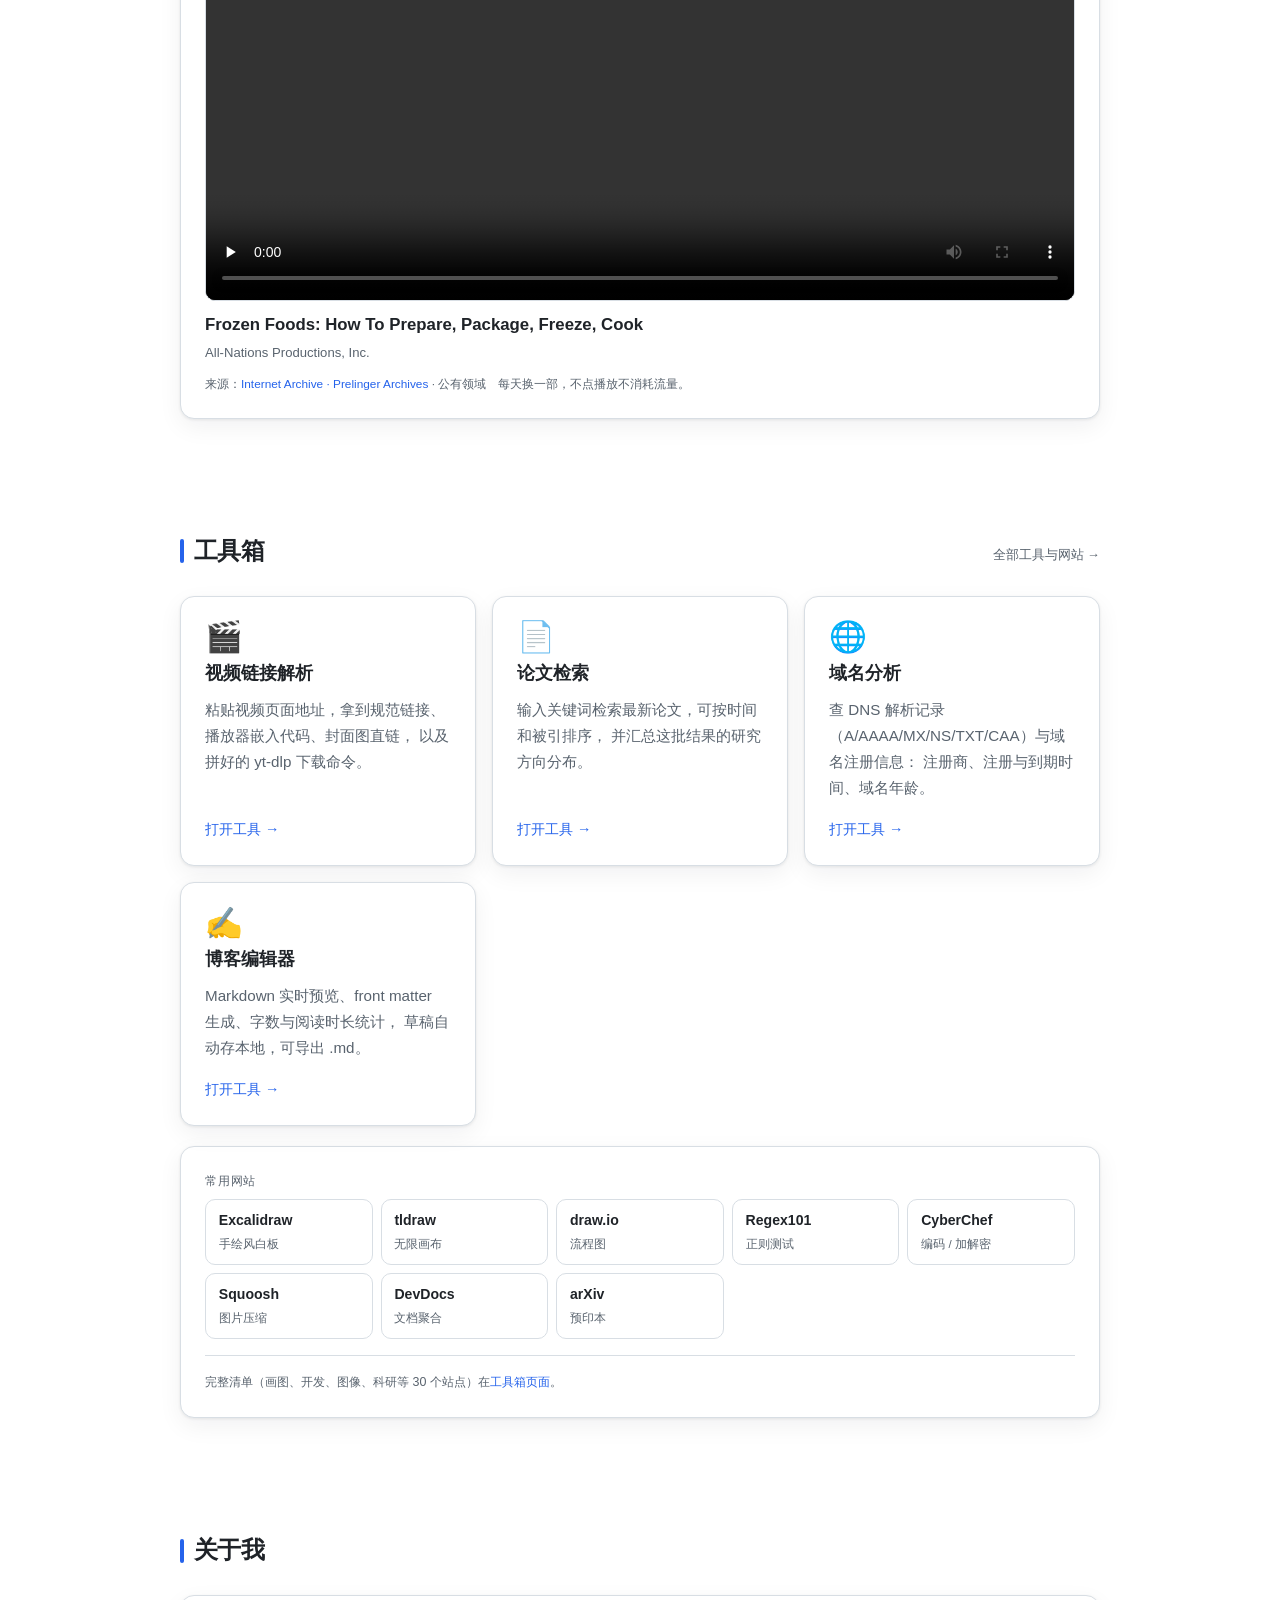
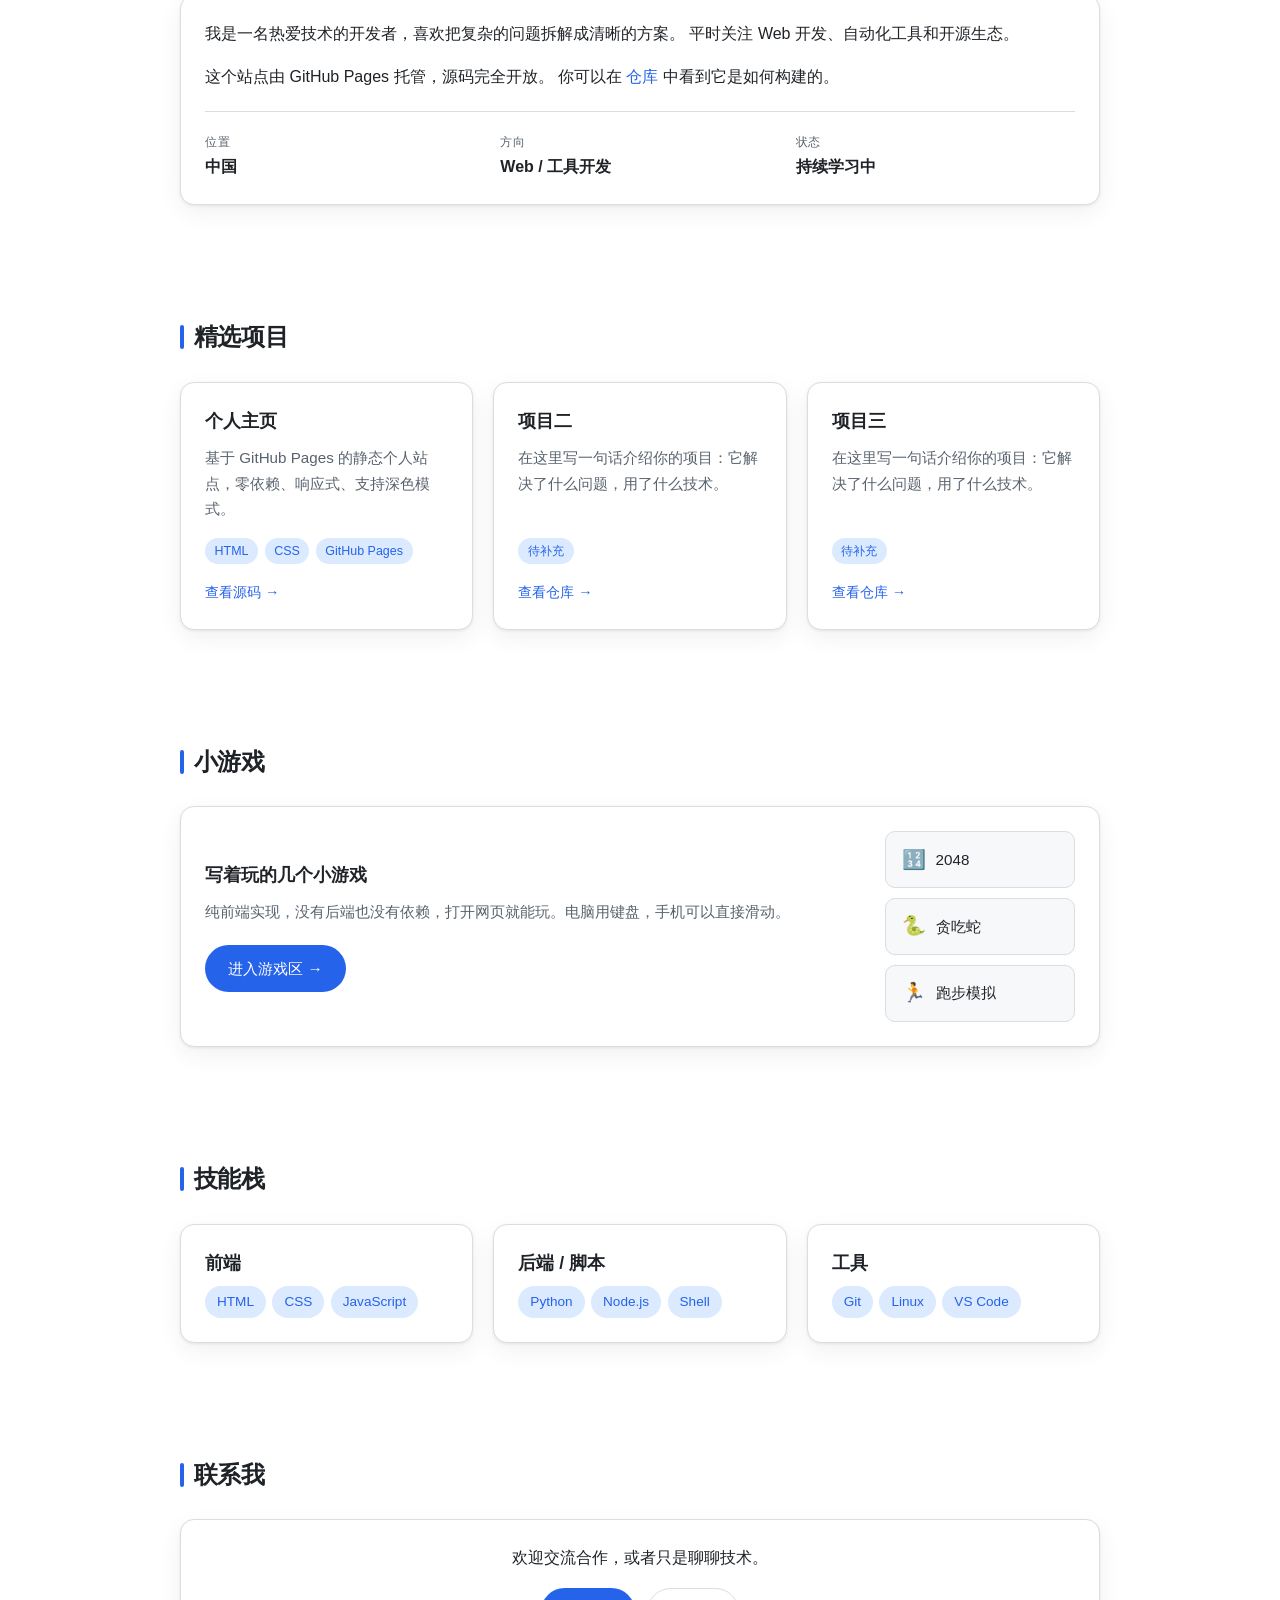
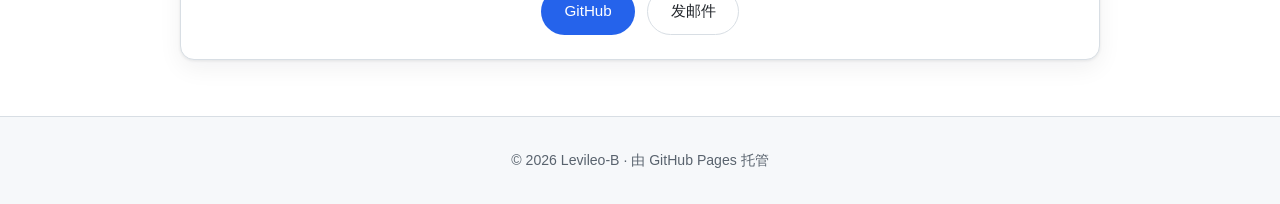
==== commit e09d0931: "新增「附近最热」：按访客所在地区展示当地新闻 各地新闻站的 RSS 同样不开放跨域，所以仍走 Actions 预生成： scripts/fetch_local.py 抓 15 个地区写进 data/l" ====
--- a/index.html
+++ b/index.html
@@ -36,6 +36,7 @@
     <ul class="nav__list">
       <li><a href="#news">热点</a></li>
       <li><a href="hot/">实时</a></li>
+      <li><a href="#local">附近</a></li>
       <li><a href="#daily">每日</a></li>
       <li><a href="#tools">工具</a></li>
       <li><a href="#projects">项目</a></li>
@@ -80,6 +81,28 @@
       </div>
       <p class="news__foot">
         由 GitHub Actions 每 3 小时抓取 20 个 RSS 源生成，内容与观点均来自各原始站点。想看当下的榜单，去<a href="hot/">实时热点</a>。
+      </p>
+    </div>
+  </section>
+
+  <!-- 附近最热 -->
+  <section class="section" id="local">
+    <div class="section__bar">
+      <h2 class="section__title">附近最热</h2>
+      <span class="news__stamp">
+        当前地区：<b id="local-label">识别中…</b>
+        　<label class="sr-only" for="local-region">切换地区</label>
+        <select id="local-region" class="local-picker" disabled></select>
+      </span>
+    </div>
+    <div class="card">
+      <div id="local-body"><p class="news__empty">正在加载…</p></div>
+      <p class="news__foot">
+        先按浏览器时区判断所在地，再用
+        <a href="https://api.country.is" target="_blank" rel="noopener">api.country.is</a>
+        按 IP 归属地校正一次 —— 这一步会把你的 IP 交给该第三方服务。
+        不想被识别就直接用上面的下拉框手动选，选择会被记住，之后不再自动判断；
+        拦掉那个请求也不影响使用，只会退回按时区判断。
       </p>
     </div>
   </section>
@@ -293,5 +316,6 @@
 <script src="assets/bgm.js"></script>
 <script src="assets/news.js"></script>
 <script src="assets/daily.js"></script>
+<script src="assets/local.js"></script>
 </body>
 </html>
--- a/assets/style.css
+++ b/assets/style.css
@@ -571,3 +571,27 @@
   .hero { padding: 3rem 1.25rem; }
   .section { padding: 2.5rem 1.25rem; }
 }
+
+/* ---------- 附近最热 ---------- */
+.local-picker {
+  font-family: inherit;
+  font-size: .78rem;
+  padding: .12rem .4rem;
+  color: var(--text);
+  background: var(--surface);
+  border: 1px solid var(--border);
+  border-radius: 6px;
+  cursor: pointer;
+  max-width: 9rem;
+}
+.local-picker:disabled { opacity: .5; cursor: default; }
+
+.sr-only {
+  position: absolute;
+  width: 1px; height: 1px;
+  padding: 0; margin: -1px;
+  overflow: hidden;
+  clip: rect(0 0 0 0);
+  white-space: nowrap;
+  border: 0;
+}
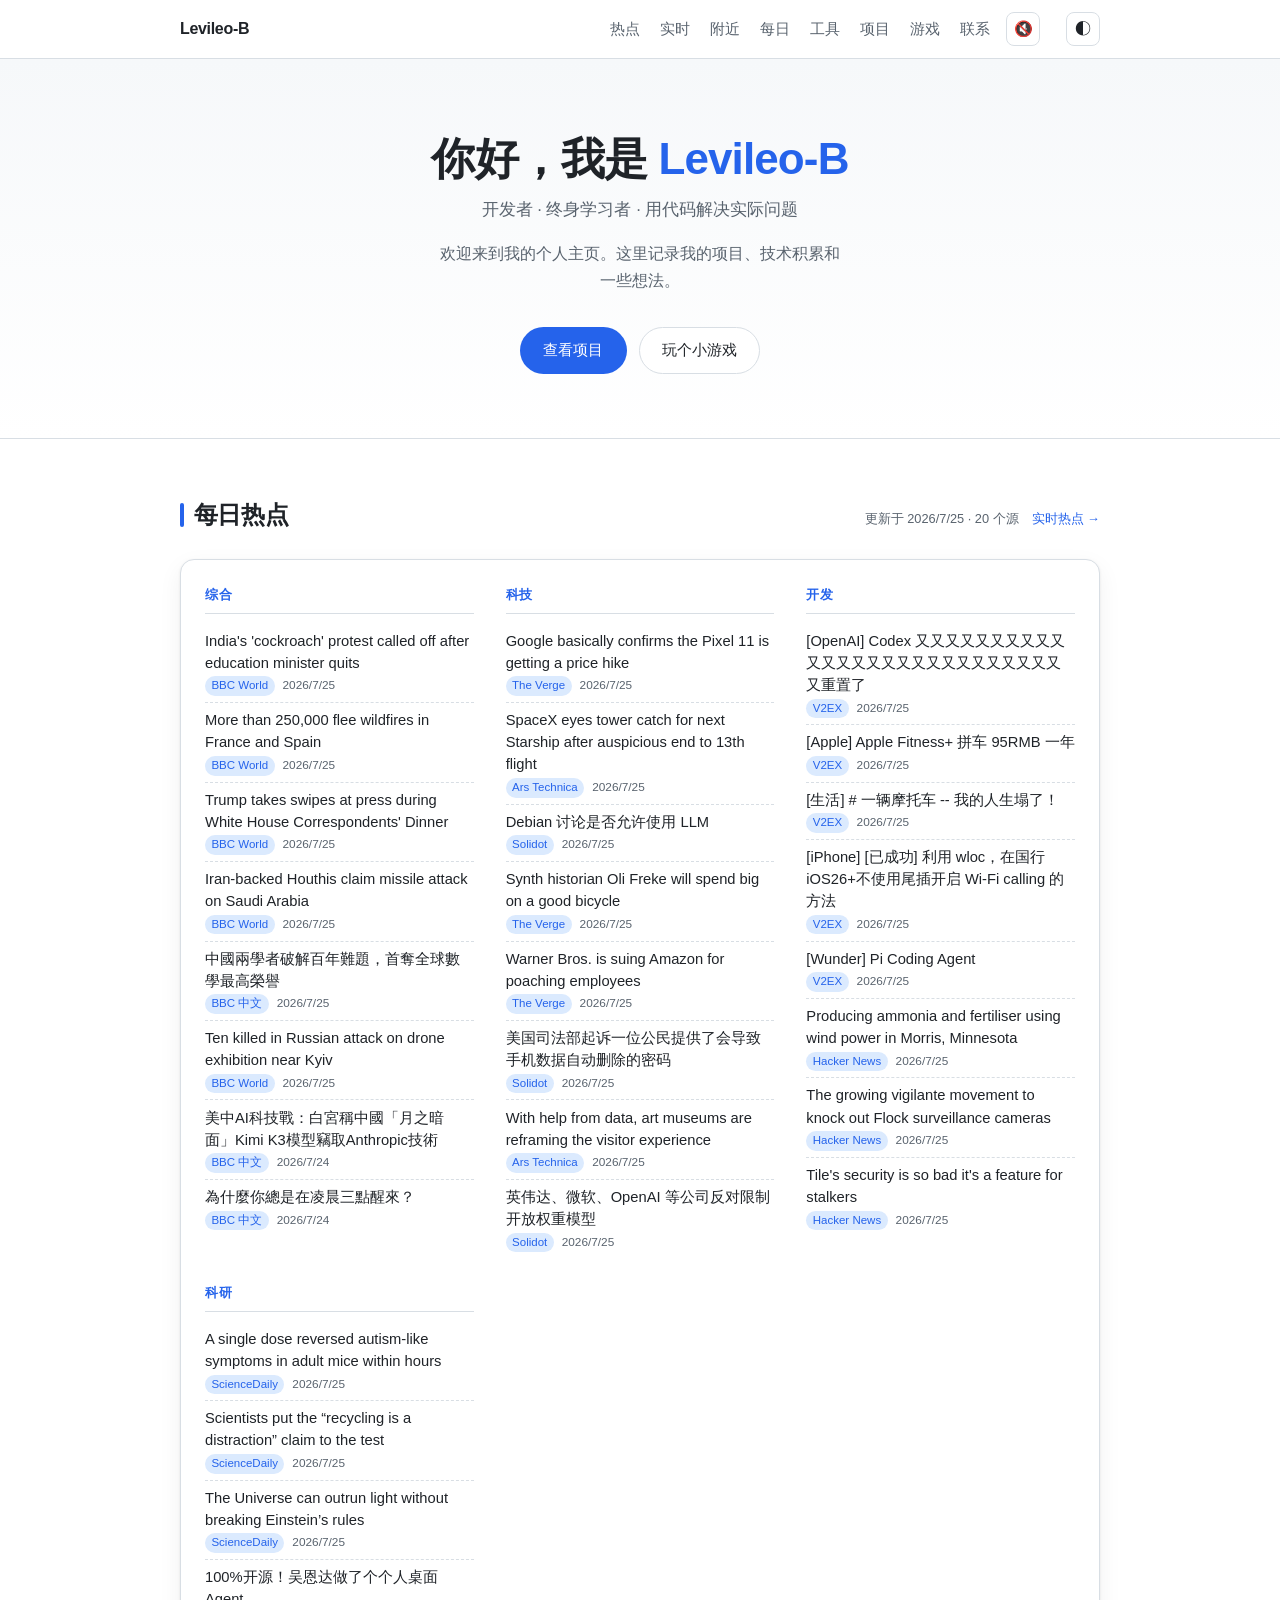
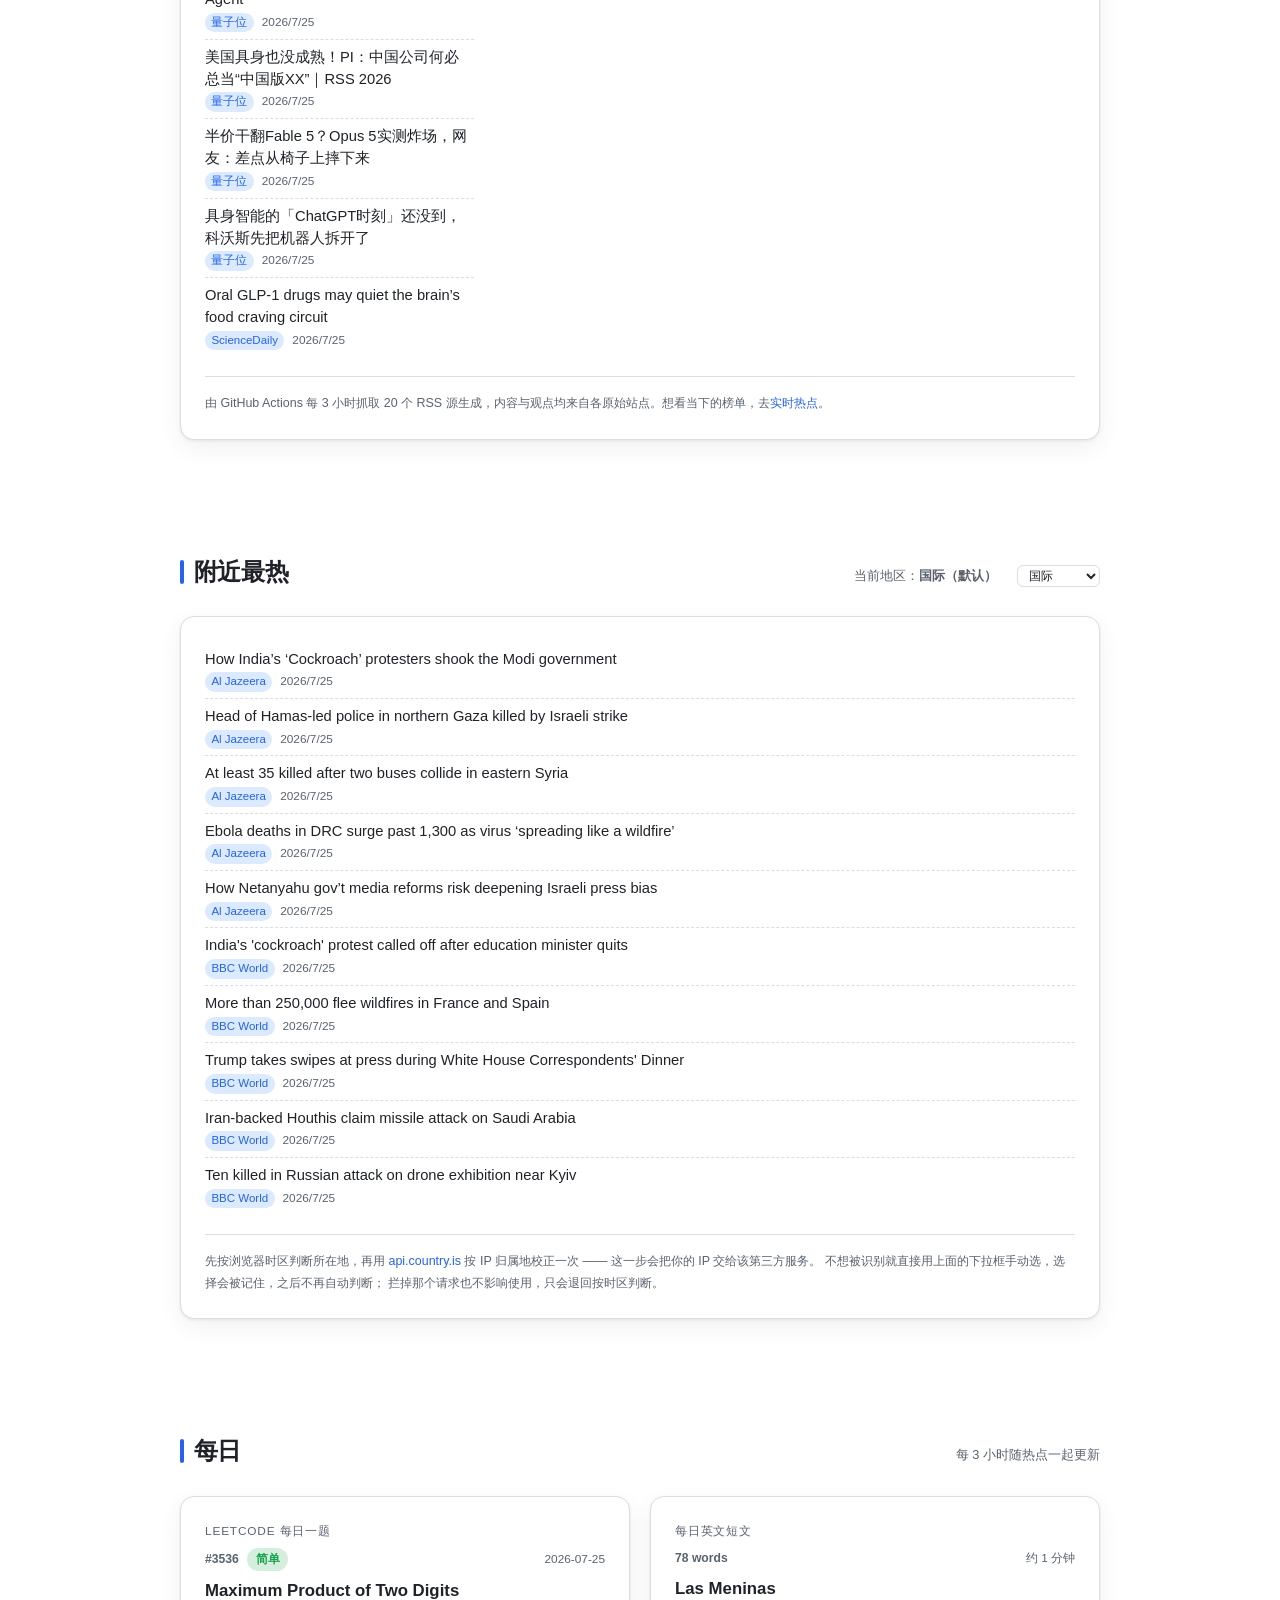
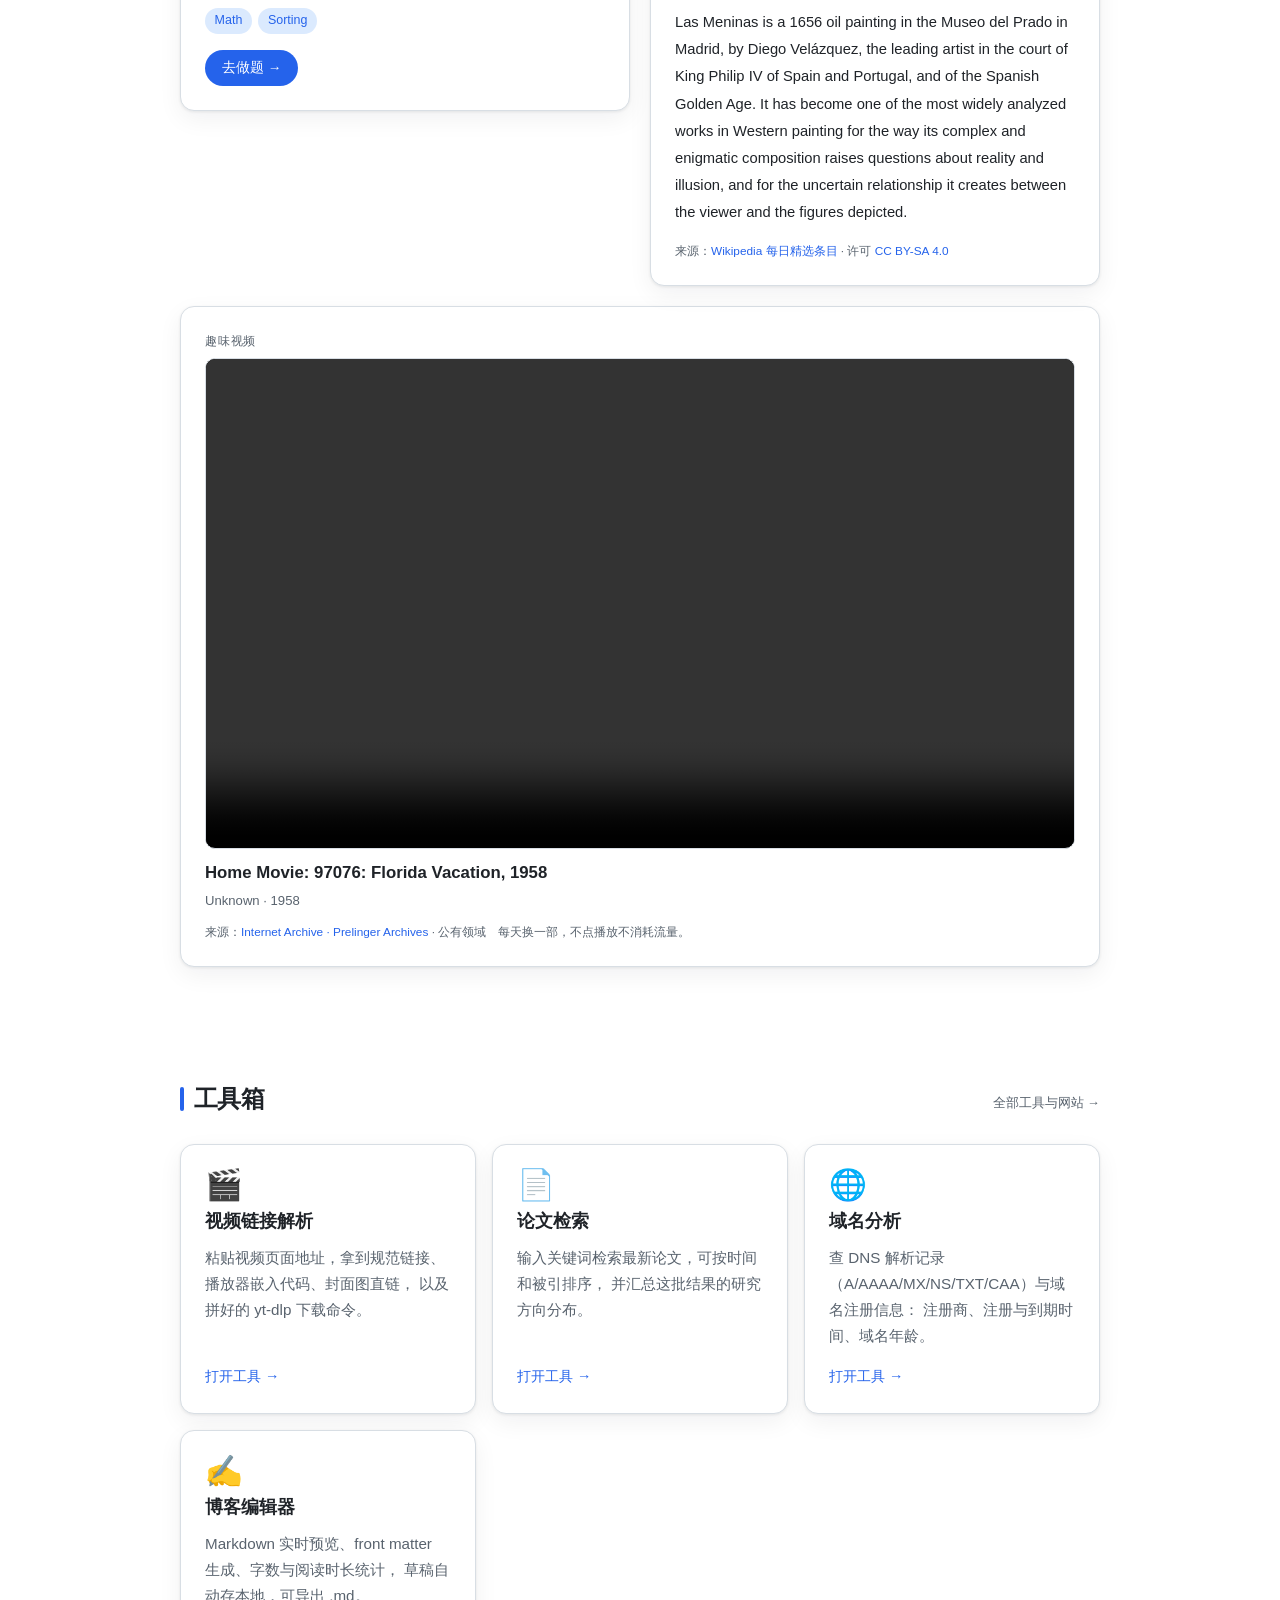
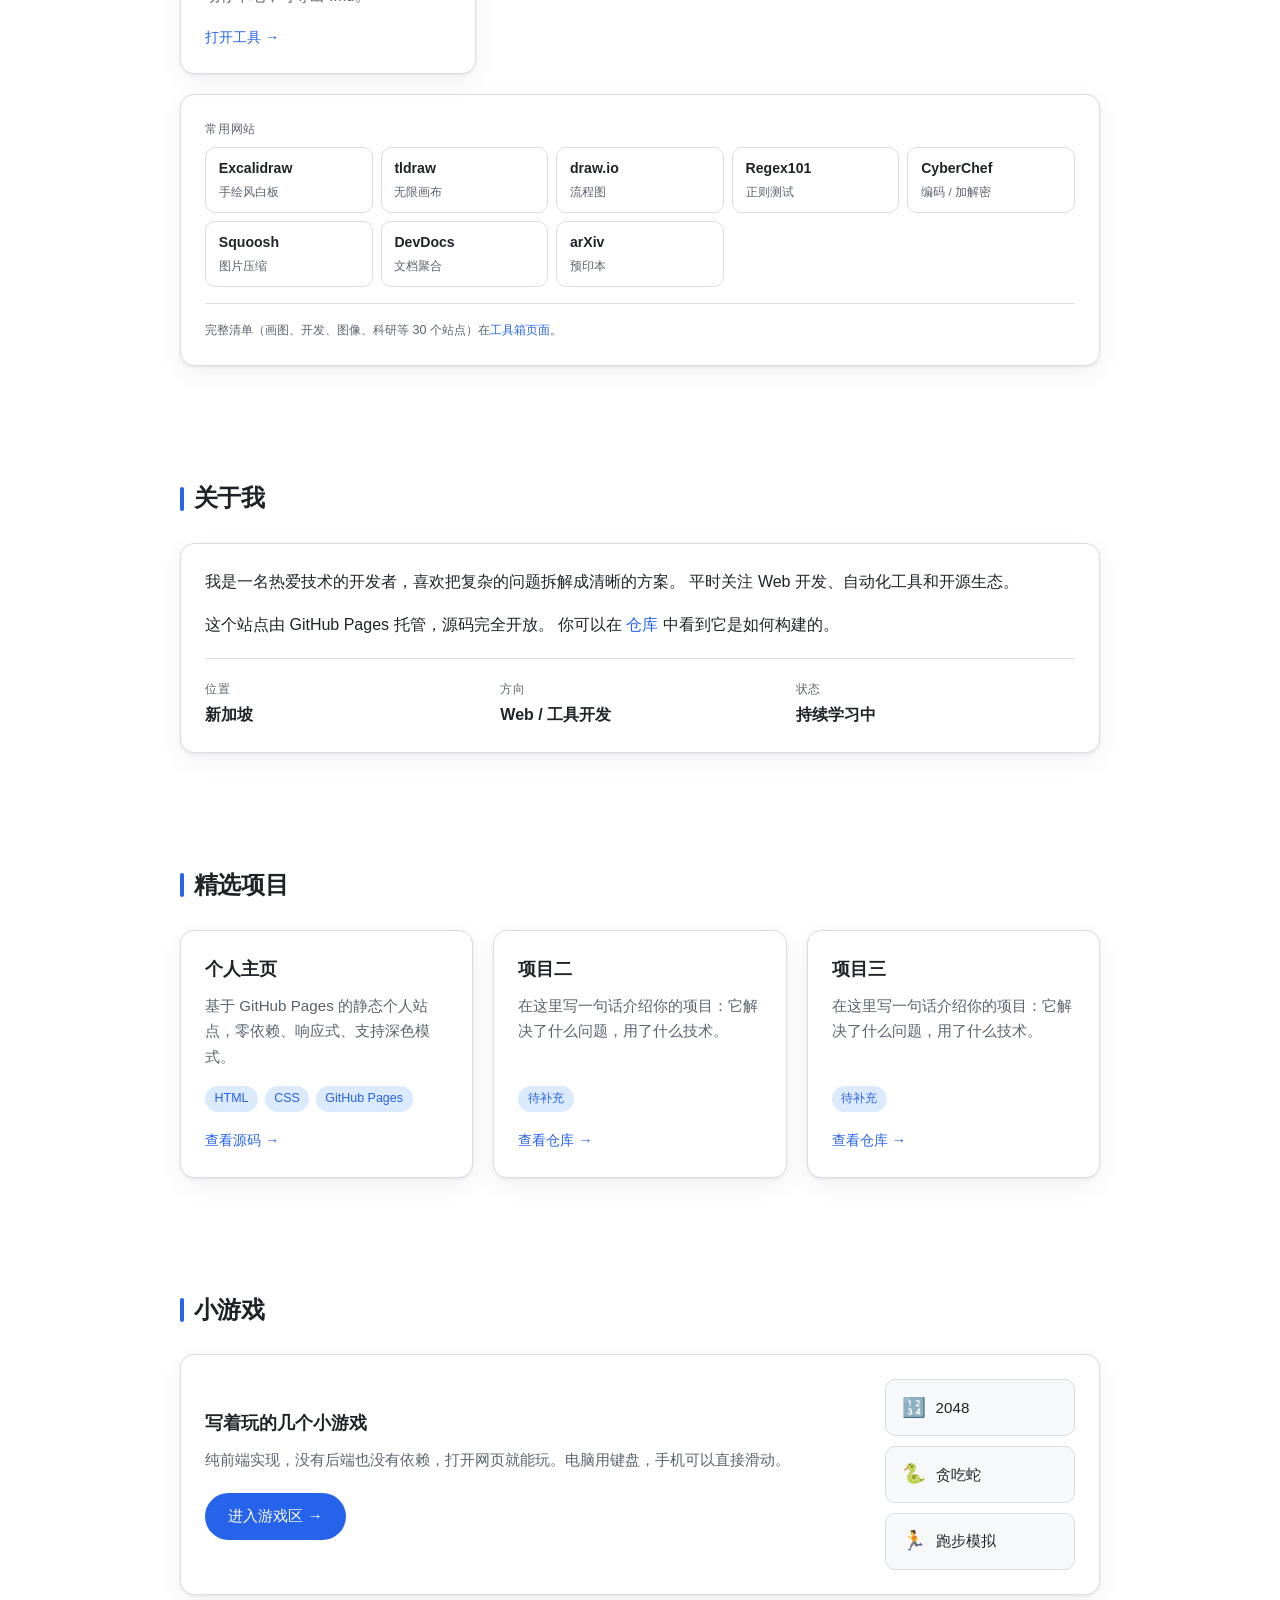
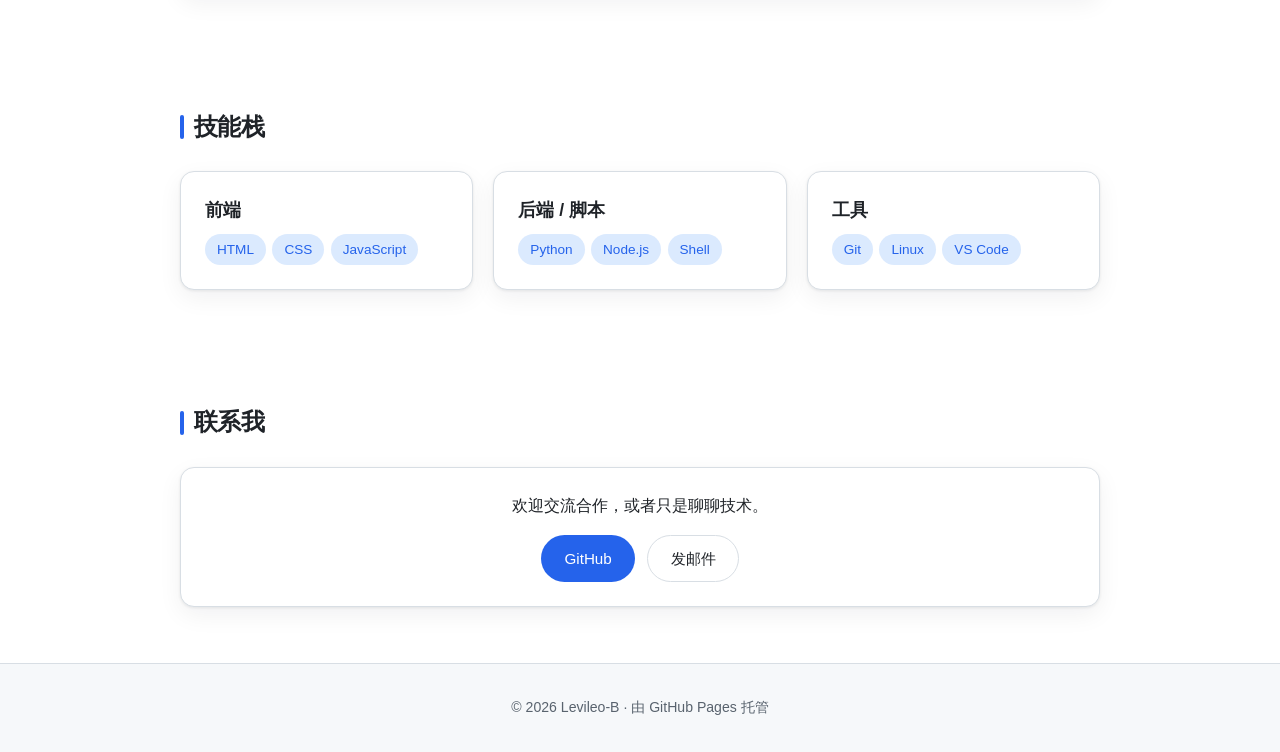
==== commit 625eaada: "Update location from China to Singapore" ====
--- a/index.html
+++ b/index.html
@@ -214,7 +214,7 @@
         你可以在 <a href="https://github.com/Levileo-B/Levileo-B.github.io" target="_blank" rel="noopener">仓库</a> 中看到它是如何构建的。
       </p>
       <ul class="facts">
-        <li><span class="facts__label">位置</span><span class="facts__value">中国</span></li>
+        <li><span class="facts__label">位置</span><span class="facts__value">新加坡</span></li>
         <li><span class="facts__label">方向</span><span class="facts__value">Web / 工具开发</span></li>
         <li><span class="facts__label">状态</span><span class="facts__value">持续学习中</span></li>
       </ul>
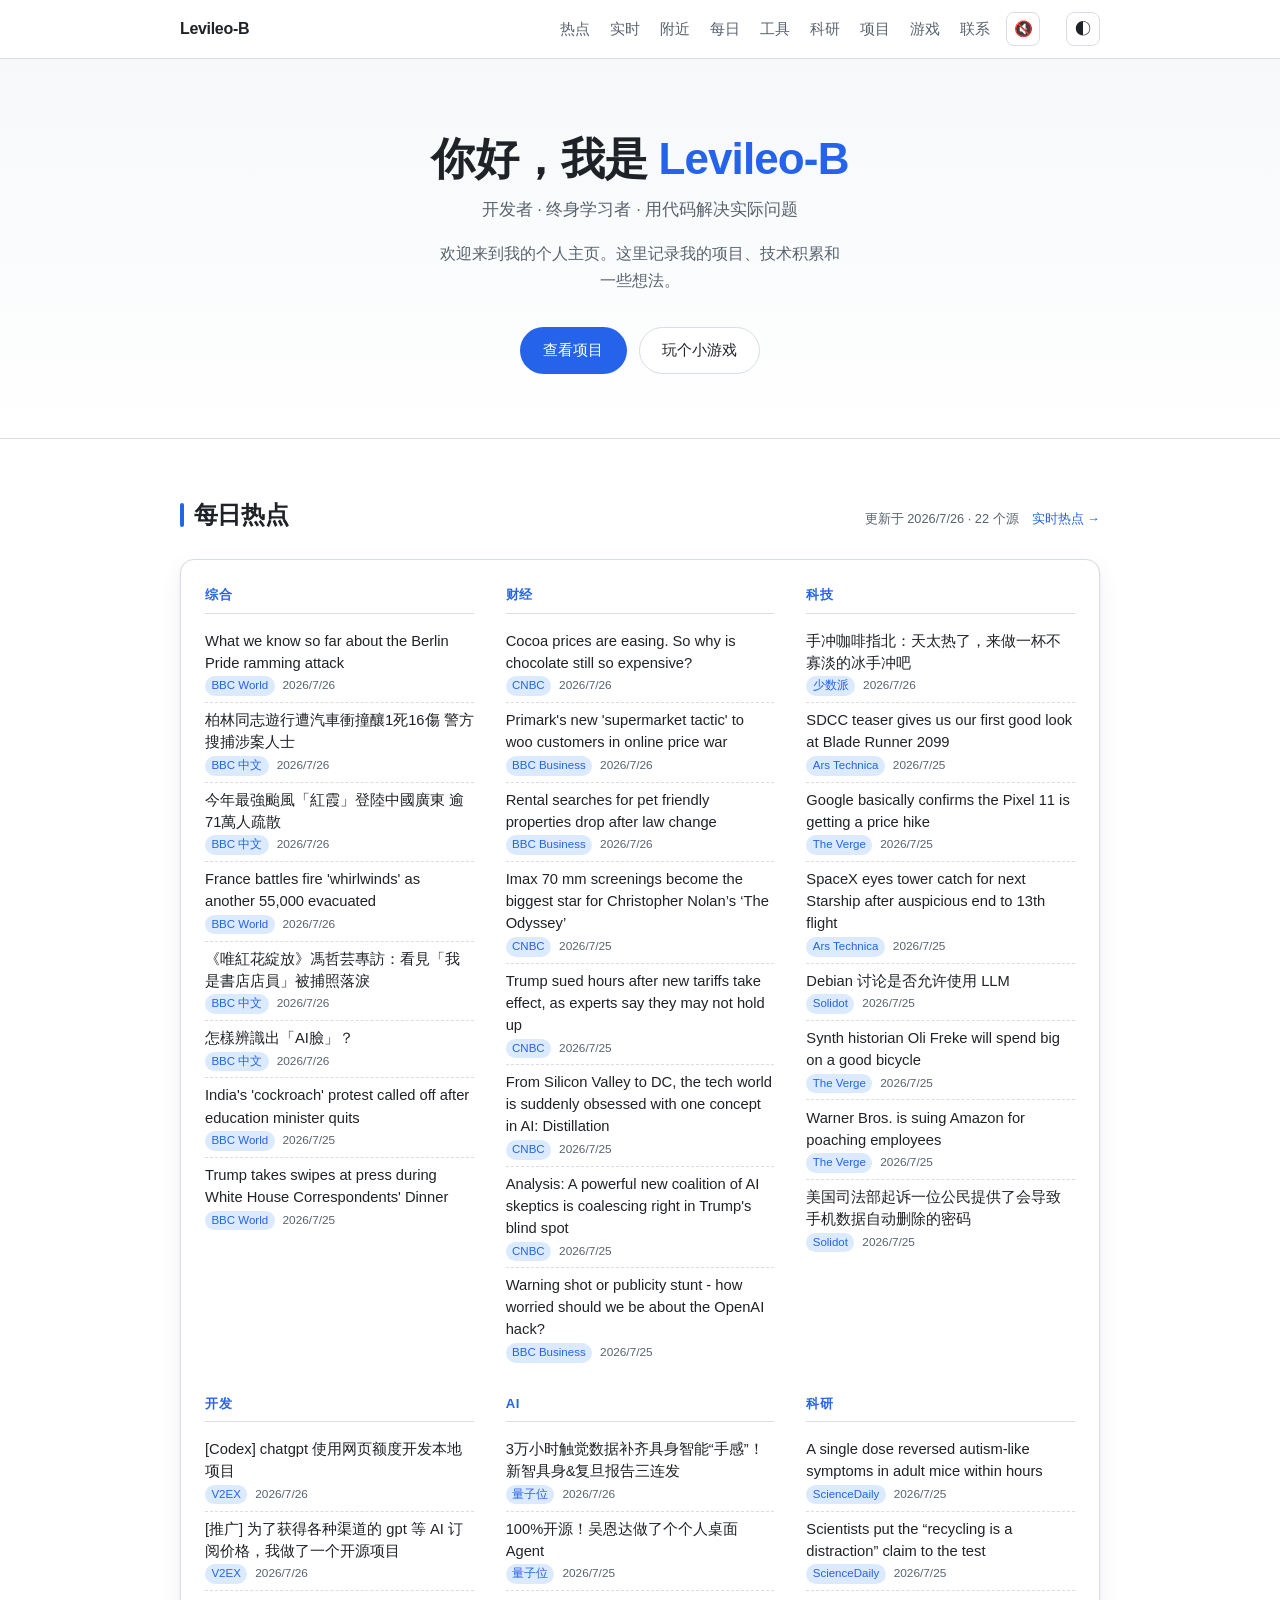
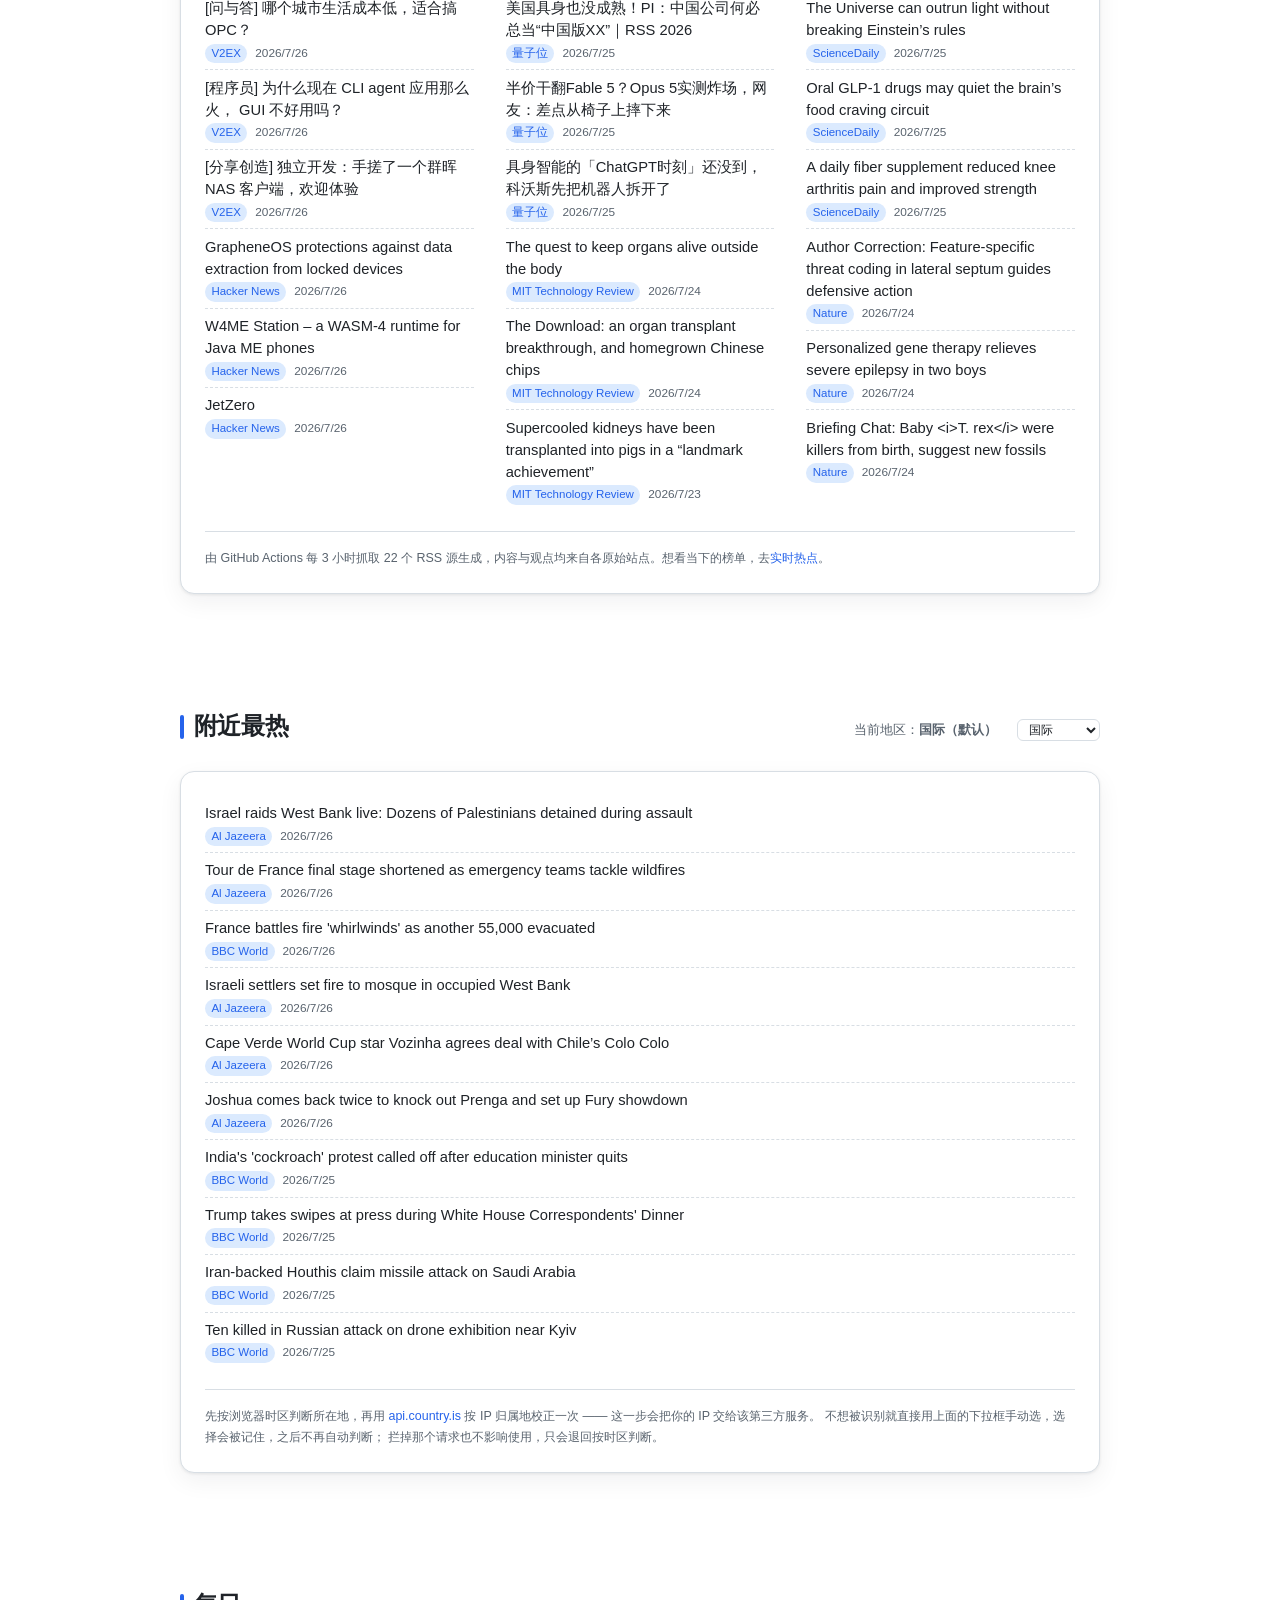
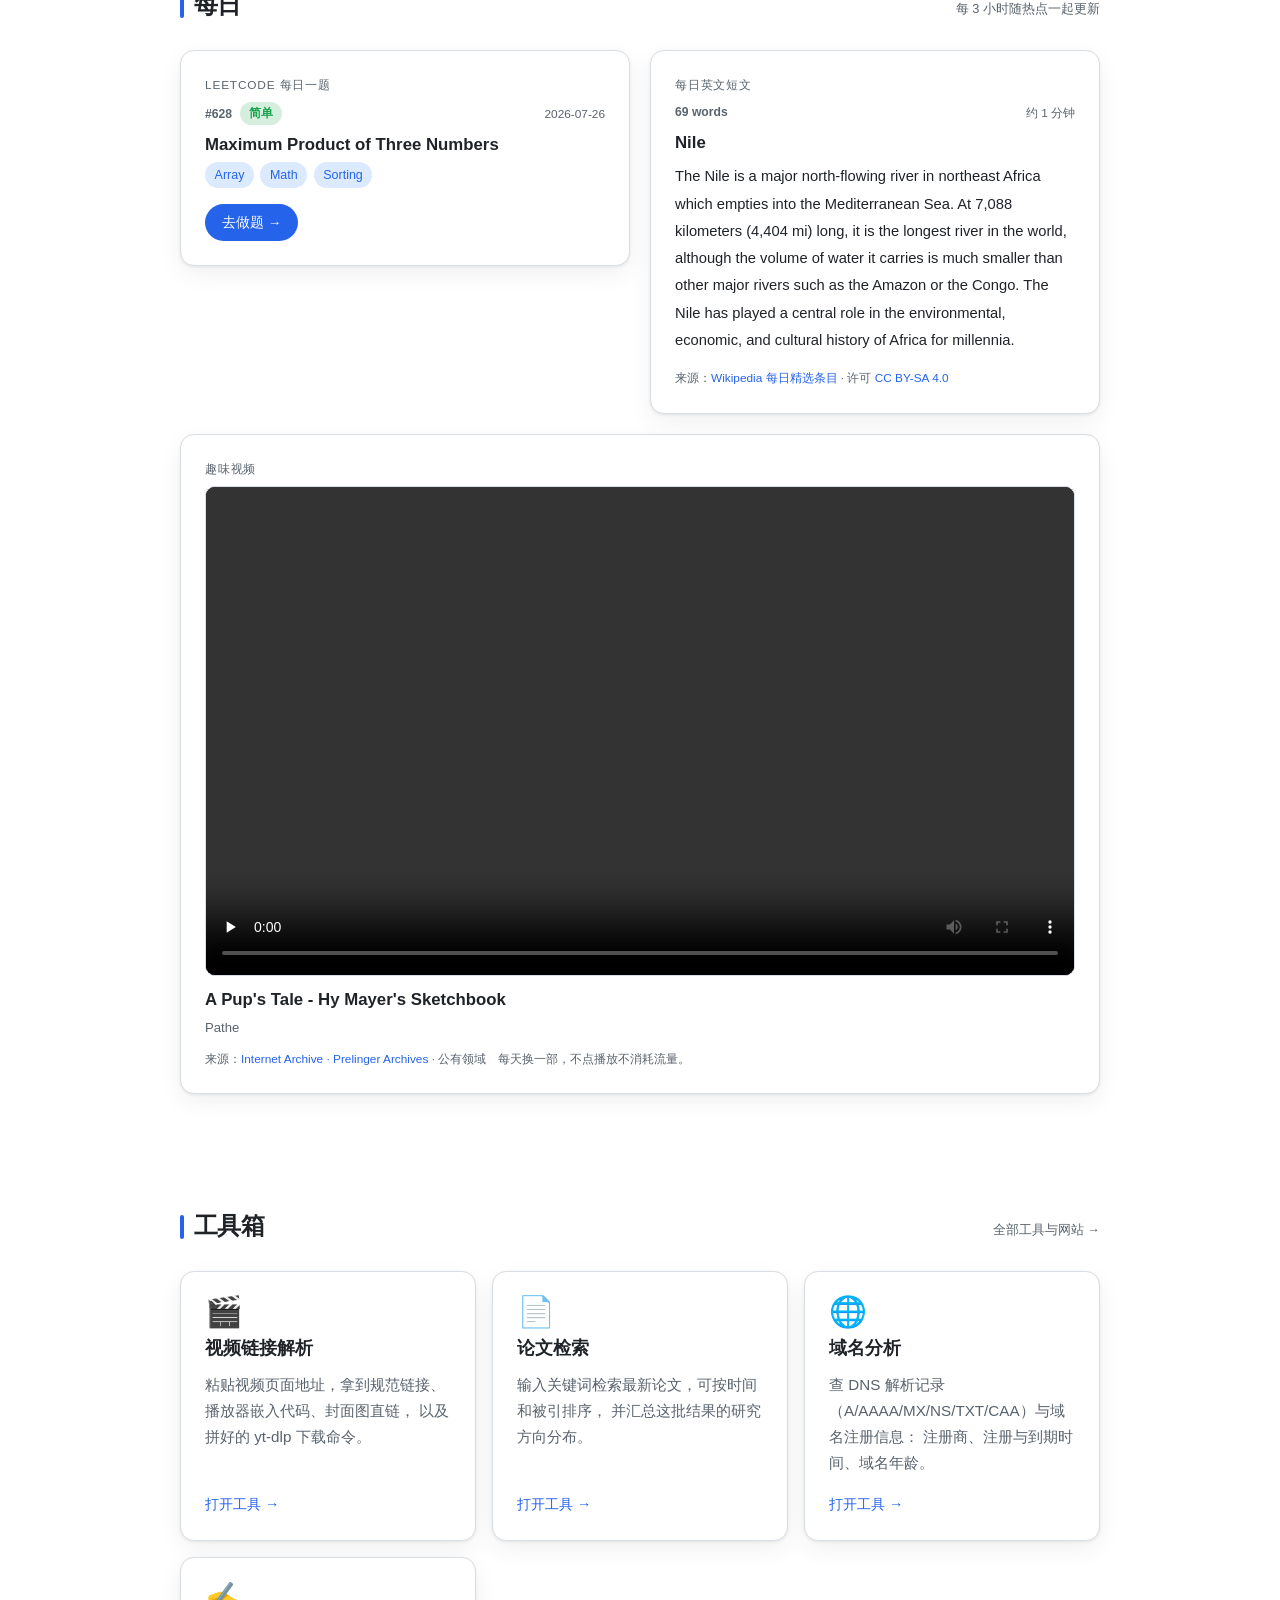
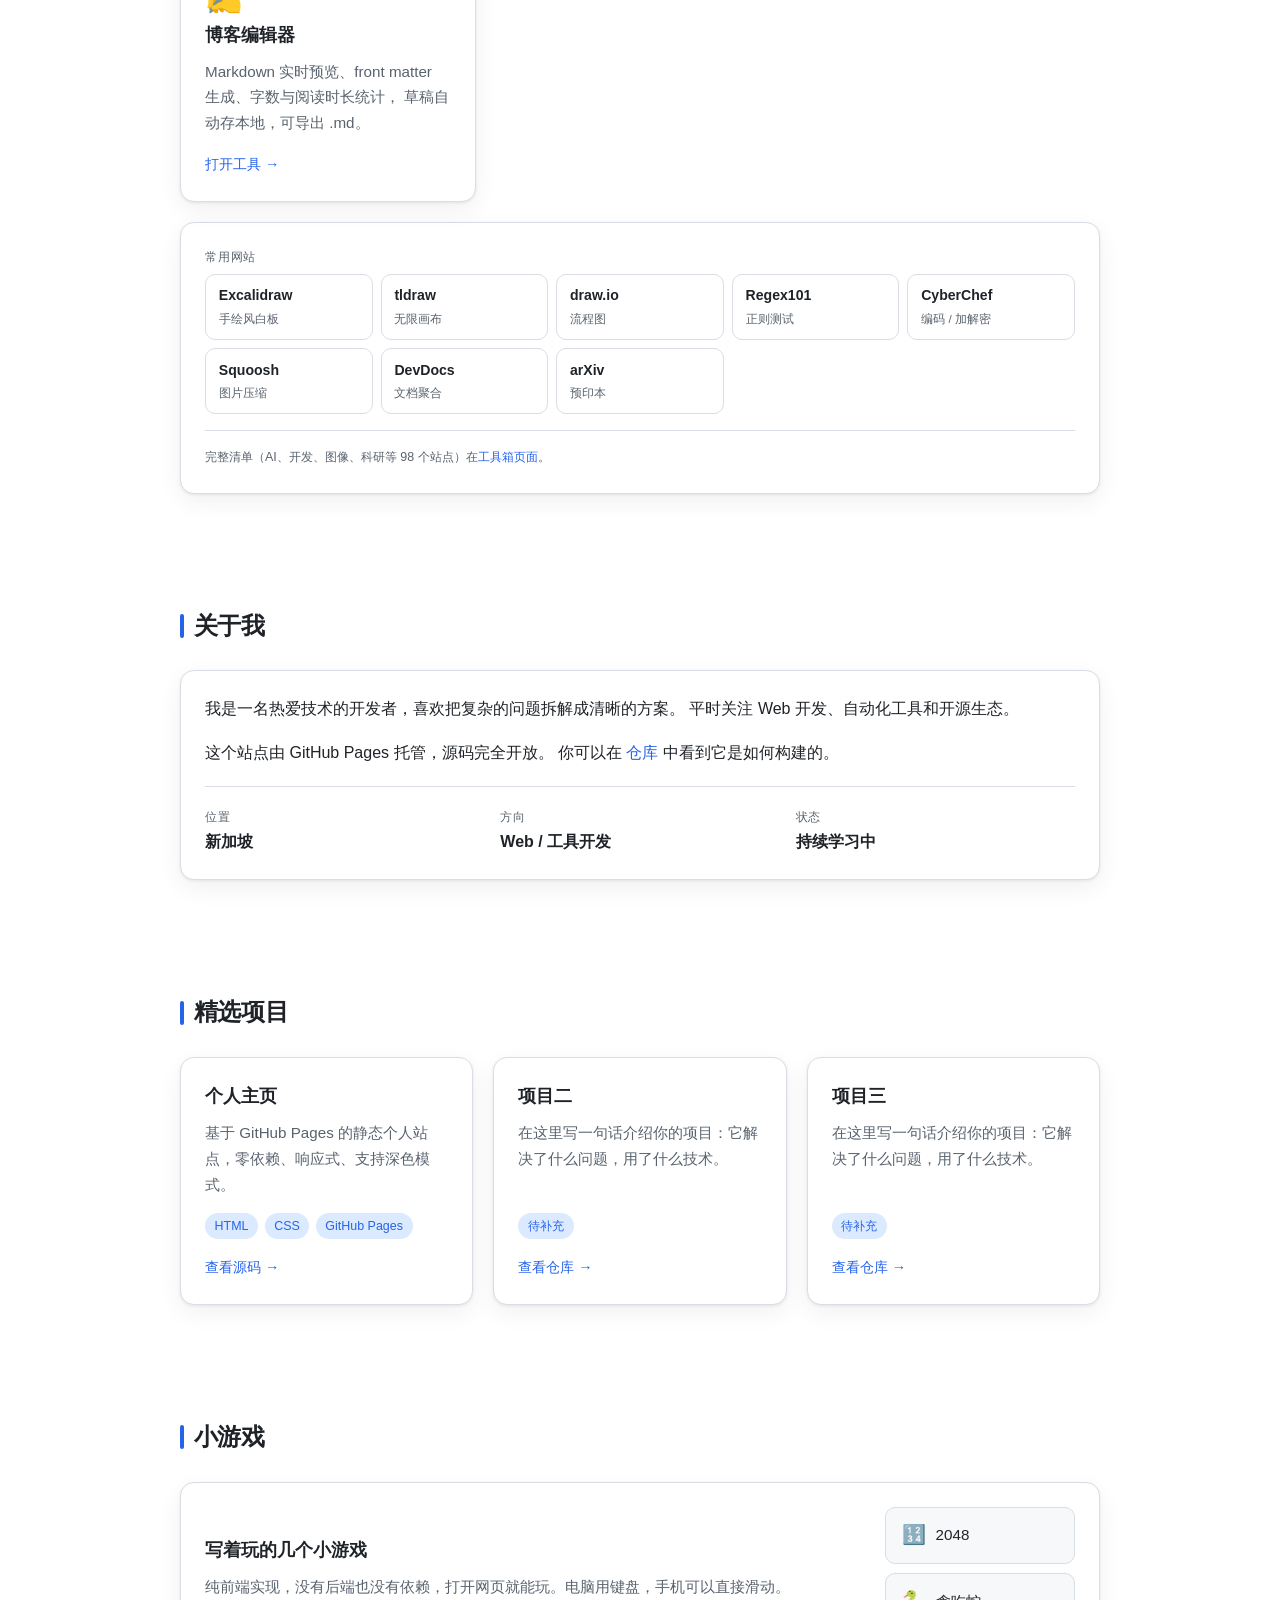
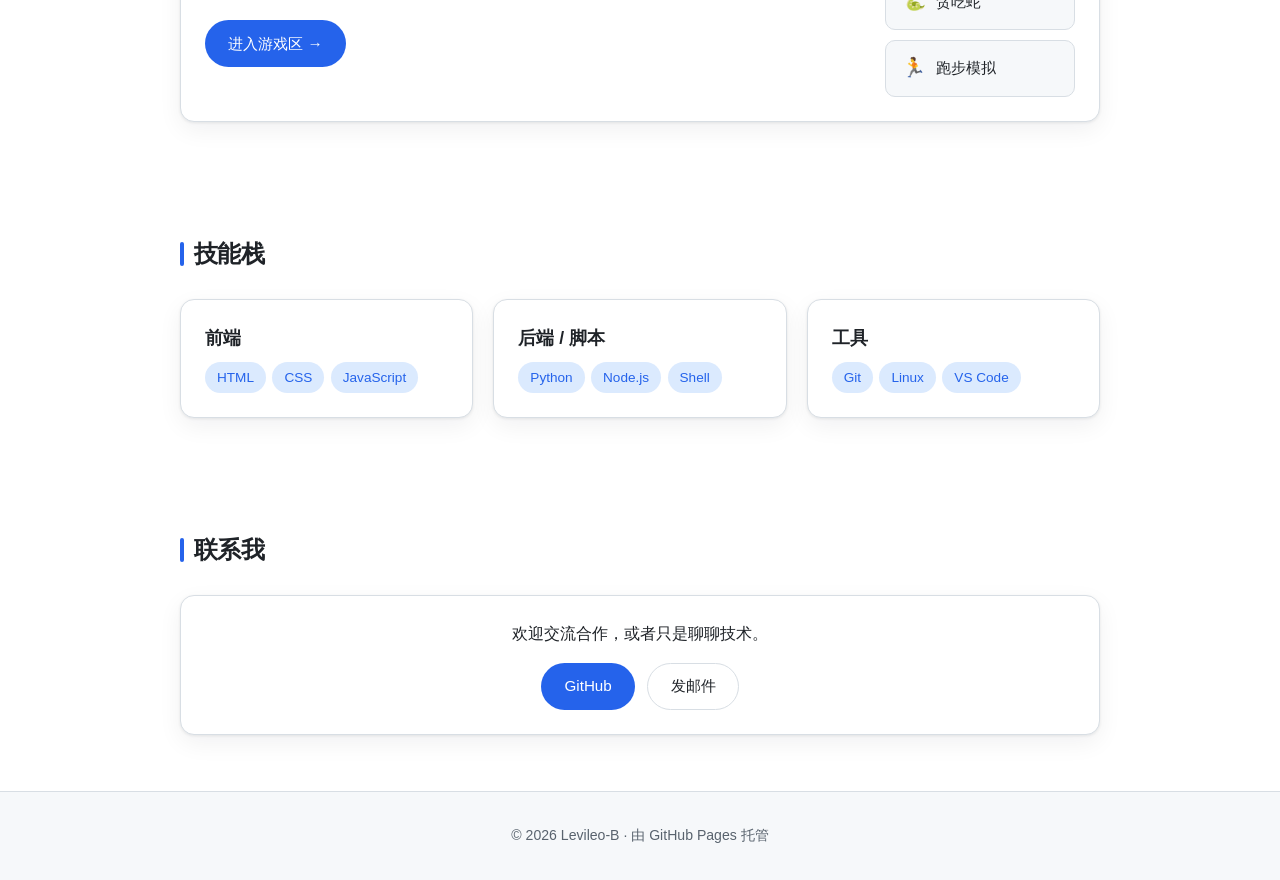
==== commit ef6d012f: "Add AI finance news and research workbench" ====
--- a/index.html
+++ b/index.html
@@ -39,6 +39,7 @@
       <li><a href="#local">附近</a></li>
       <li><a href="#daily">每日</a></li>
       <li><a href="#tools">工具</a></li>
+      <li><a href="research/">科研</a></li>
       <li><a href="#projects">项目</a></li>
       <li><a href="games/">游戏</a></li>
       <li><a href="#contact">联系</a></li>
@@ -80,7 +81,7 @@
         <p class="news__empty">正在加载新闻…</p>
       </div>
       <p class="news__foot">
-        由 GitHub Actions 每 3 小时抓取 20 个 RSS 源生成，内容与观点均来自各原始站点。想看当下的榜单，去<a href="hot/">实时热点</a>。
+        由 GitHub Actions 每 3 小时抓取 22 个 RSS 源生成，内容与观点均来自各原始站点。想看当下的榜单，去<a href="hot/">实时热点</a>。
       </p>
     </div>
   </section>
@@ -196,7 +197,7 @@
         <li><a href="https://arxiv.org" target="_blank" rel="noopener"><strong>arXiv</strong><span>预印本</span></a></li>
       </ul>
       <p class="news__foot" style="margin-top:1rem">
-        完整清单（画图、开发、图像、科研等 30 个站点）在<a href="tools/#sites">工具箱页面</a>。
+        完整清单（AI、开发、图像、科研等 98 个站点）在<a href="tools/#sites">工具箱页面</a>。
       </p>
     </div>
   </section>
--- a/assets/tools.css
+++ b/assets/tools.css
@@ -452,3 +452,113 @@
 /* 工具入口卡片 */
 .tool-cards { display: grid; grid-template-columns: repeat(auto-fit, minmax(230px, 1fr)); gap: 1rem; }
 .tool-card__emoji { font-size: 1.9rem; line-height: 1; display: block; margin-bottom: .5rem; }
+
+/* ---------- 分类工具导航 ---------- */
+.directory-lead {
+  max-width: 66ch;
+  margin: -.8rem 0 1.5rem;
+  color: var(--text-muted);
+  font-size: .92rem;
+}
+.tool-directory-controls { margin-bottom: 1.25rem; }
+.directory-search {
+  display: flex;
+  align-items: center;
+  gap: .6rem;
+  padding: .65rem .85rem;
+  border: 1px solid var(--border);
+  border-radius: 12px;
+  background: var(--bg-soft);
+}
+.directory-search:focus-within { outline: 2px solid var(--accent); outline-offset: 2px; }
+.directory-search__icon { color: var(--text-muted); font-size: 1.2rem; line-height: 1; }
+.directory-search input {
+  width: 100%;
+  min-width: 0;
+  padding: 0;
+  border: 0;
+  outline: 0;
+  color: var(--text);
+  background: transparent;
+  font: inherit;
+}
+.directory-search input::placeholder { color: var(--text-muted); }
+.directory-status { margin: .65rem 0 .8rem; color: var(--text-muted); font-size: .78rem; }
+.category-nav {
+  display: flex;
+  flex-wrap: wrap;
+  gap: .45rem;
+  margin: 0;
+  padding: 0;
+  list-style: none;
+}
+.category-nav a {
+  display: inline-flex;
+  align-items: center;
+  gap: .4rem;
+  padding: .35rem .65rem;
+  border: 1px solid var(--border);
+  border-radius: 999px;
+  color: var(--text-muted);
+  font-size: .78rem;
+}
+.category-nav a:hover { border-color: var(--accent); color: var(--accent); text-decoration: none; }
+.category-nav span {
+  min-width: 1.35rem;
+  padding: .02rem .3rem;
+  border-radius: 999px;
+  background: var(--accent-soft);
+  color: var(--accent);
+  text-align: center;
+  font-size: .68rem;
+  font-variant-numeric: tabular-nums;
+}
+.directory-note {
+  margin: .85rem 0 0;
+  padding-top: .75rem;
+  border-top: 1px dashed var(--border);
+  color: var(--text-muted);
+  font-size: .74rem;
+  line-height: 1.6;
+}
+.tool-directory {
+  display: grid;
+  grid-template-columns: repeat(2, minmax(0, 1fr));
+  gap: 1rem;
+  align-items: start;
+}
+.tool-category { scroll-margin-top: 5.5rem; }
+.tool-category__head {
+  display: flex;
+  align-items: flex-start;
+  justify-content: space-between;
+  gap: 1rem;
+  margin-bottom: .9rem;
+  padding-bottom: .75rem;
+  border-bottom: 1px solid var(--border);
+}
+.tool-category__head h3 { margin: 0; font-size: 1rem; }
+.tool-category__head p { margin: .25rem 0 0; color: var(--text-muted); font-size: .76rem; line-height: 1.5; }
+.tool-category__count {
+  flex: 0 0 auto;
+  padding: .18rem .55rem;
+  border-radius: 999px;
+  background: var(--accent-soft);
+  color: var(--accent);
+  font-size: .7rem;
+  font-weight: 600;
+}
+.tool-category .link-grid { grid-template-columns: repeat(2, minmax(0, 1fr)); }
+.tool-category .link-grid a { height: 100%; }
+.directory-empty { margin-top: 1rem; text-align: center; color: var(--text-muted); }
+.directory-empty[hidden], .tool-category[hidden], .link-grid li[hidden] { display: none; }
+
+@media (max-width: 820px) {
+  .tool-directory { grid-template-columns: 1fr; }
+}
+@media (max-width: 560px) {
+  .tool-directory-controls { padding: 1rem; }
+  .category-nav { flex-wrap: nowrap; overflow-x: auto; padding-bottom: .35rem; scrollbar-width: thin; }
+  .category-nav li { flex: 0 0 auto; }
+  .tool-category .link-grid { grid-template-columns: 1fr; }
+}
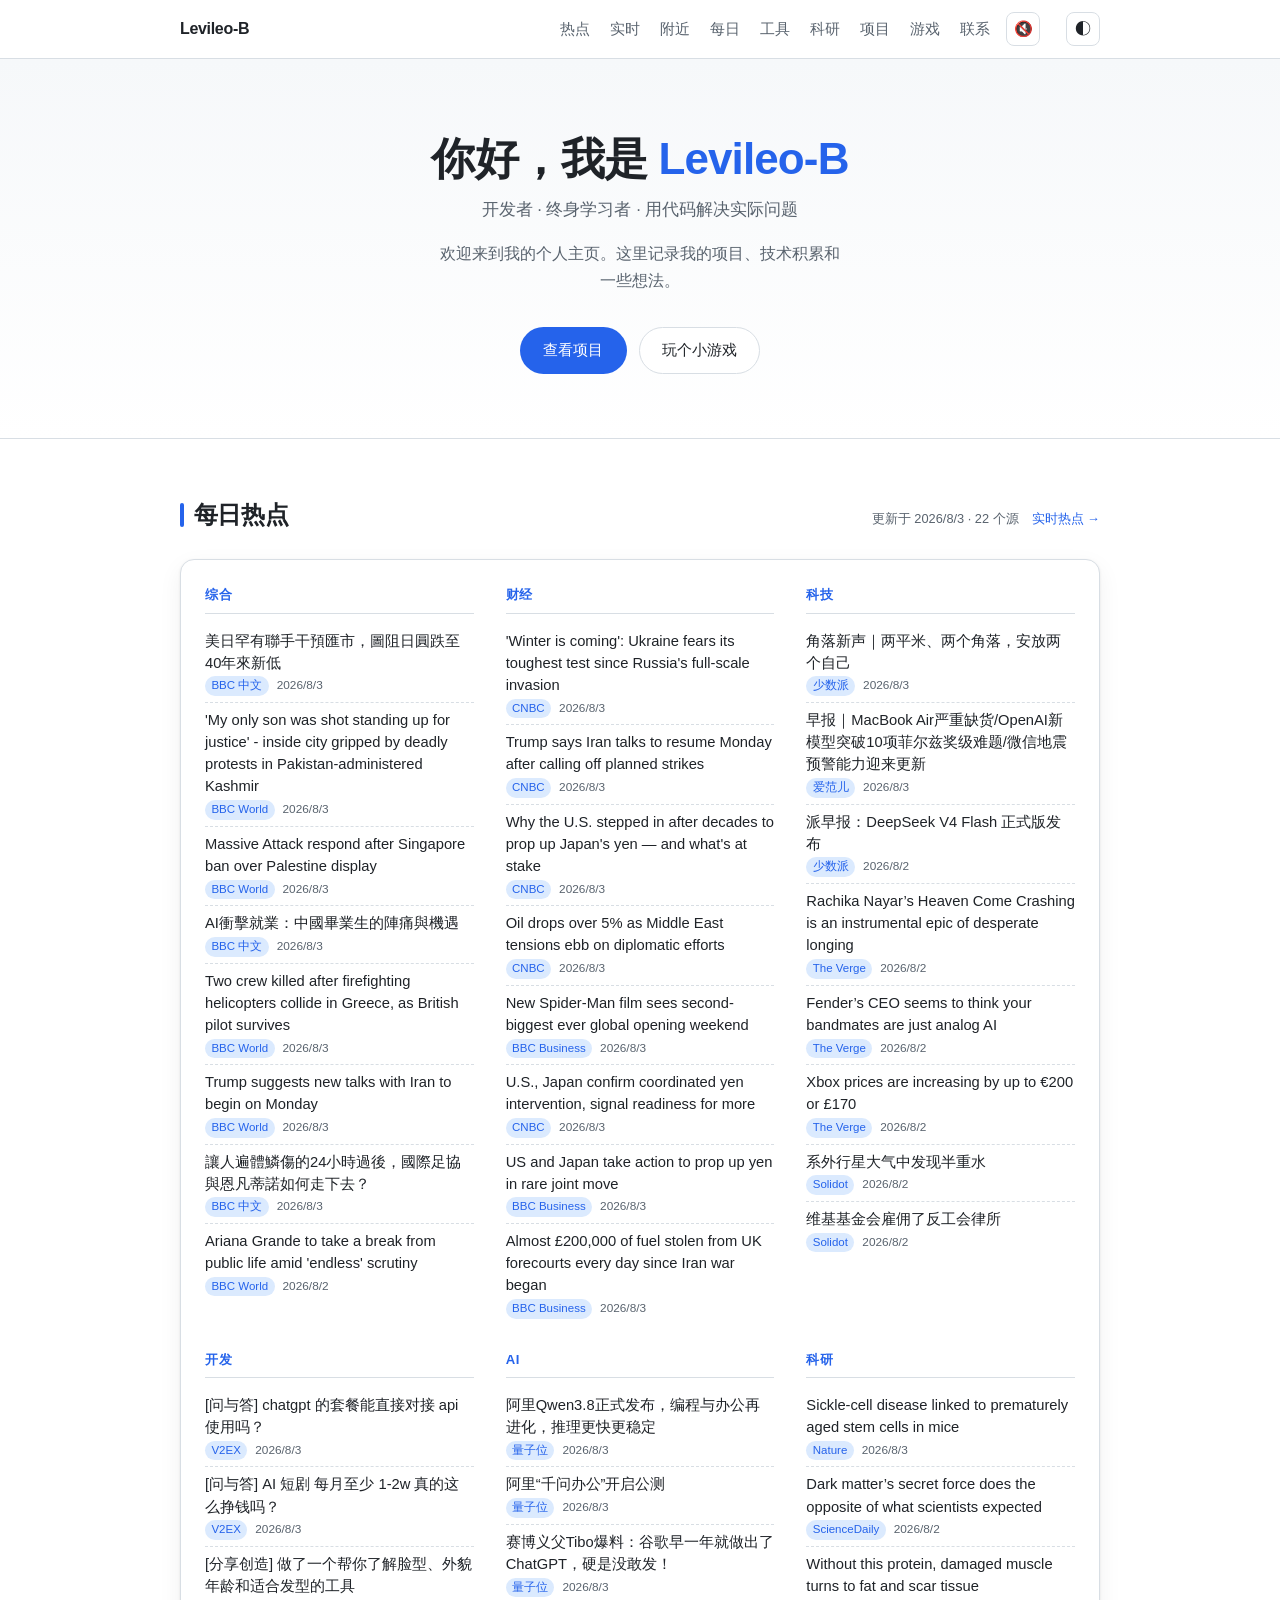
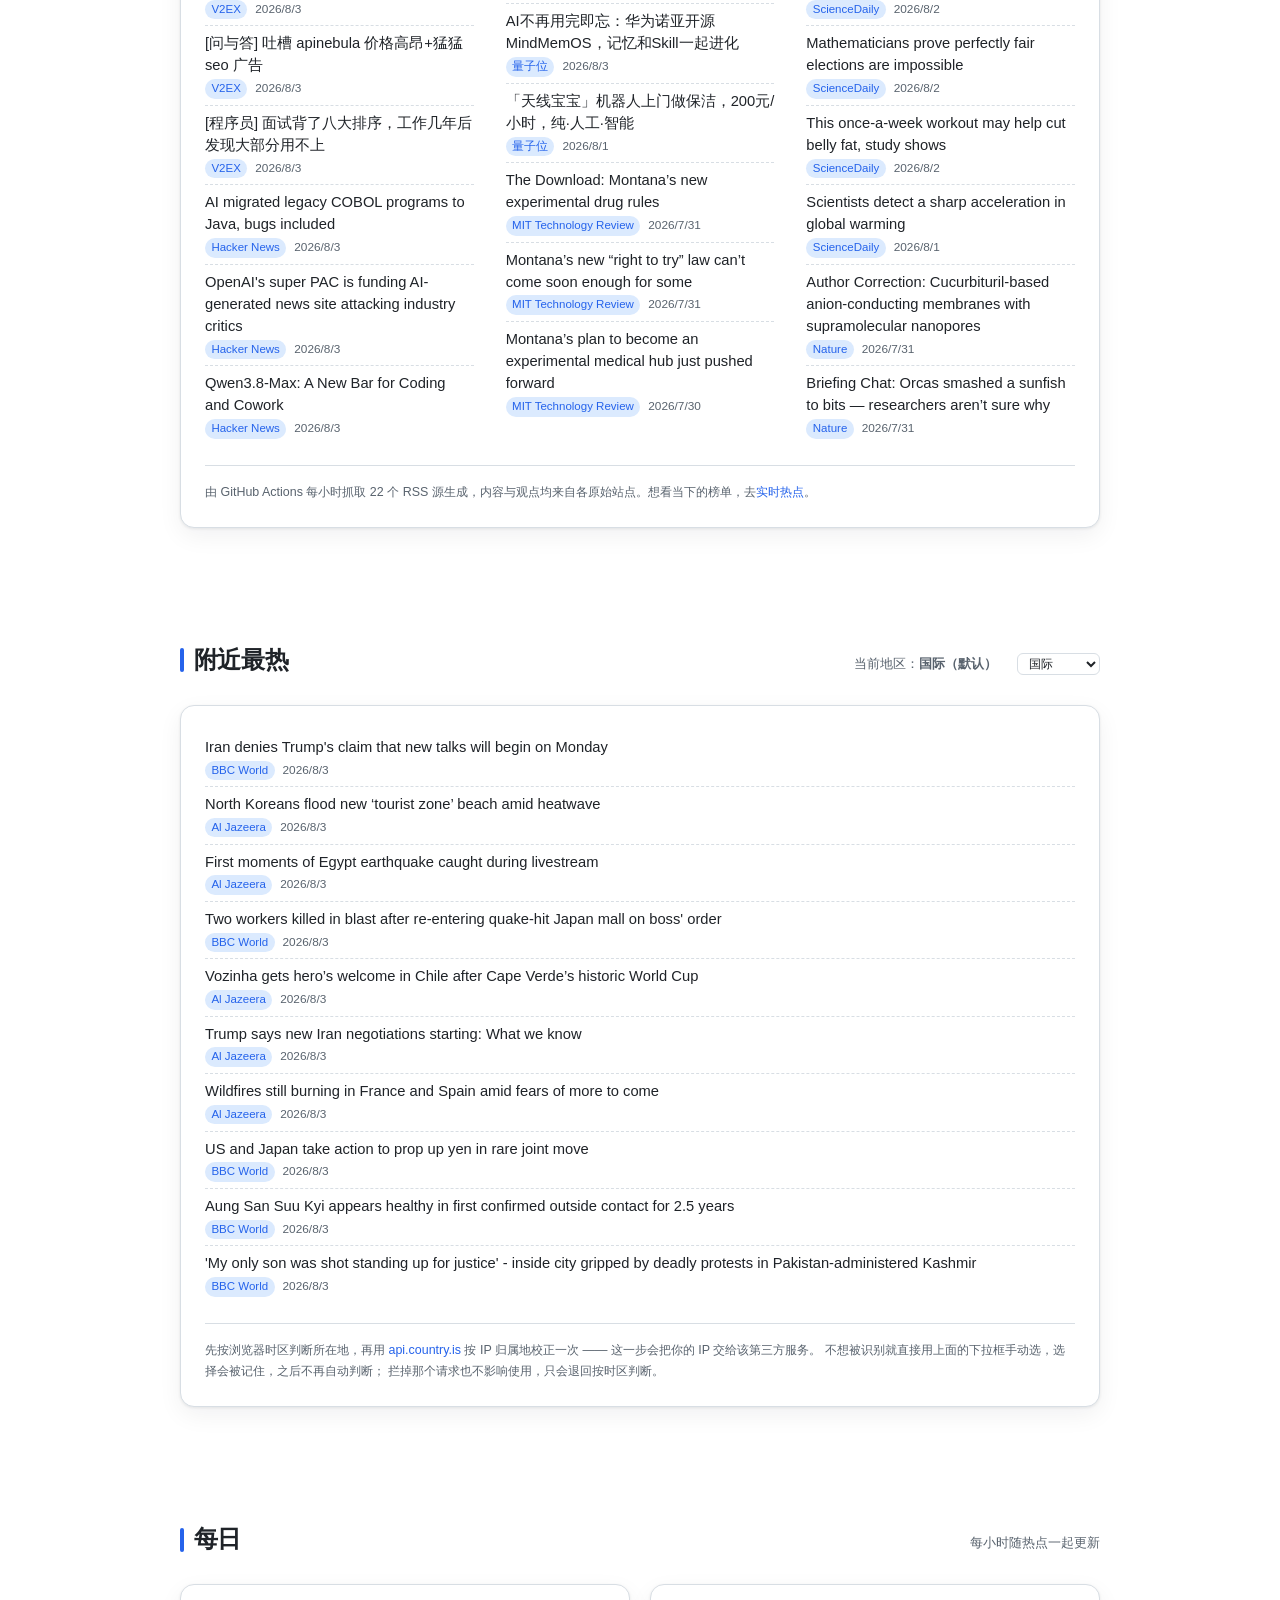
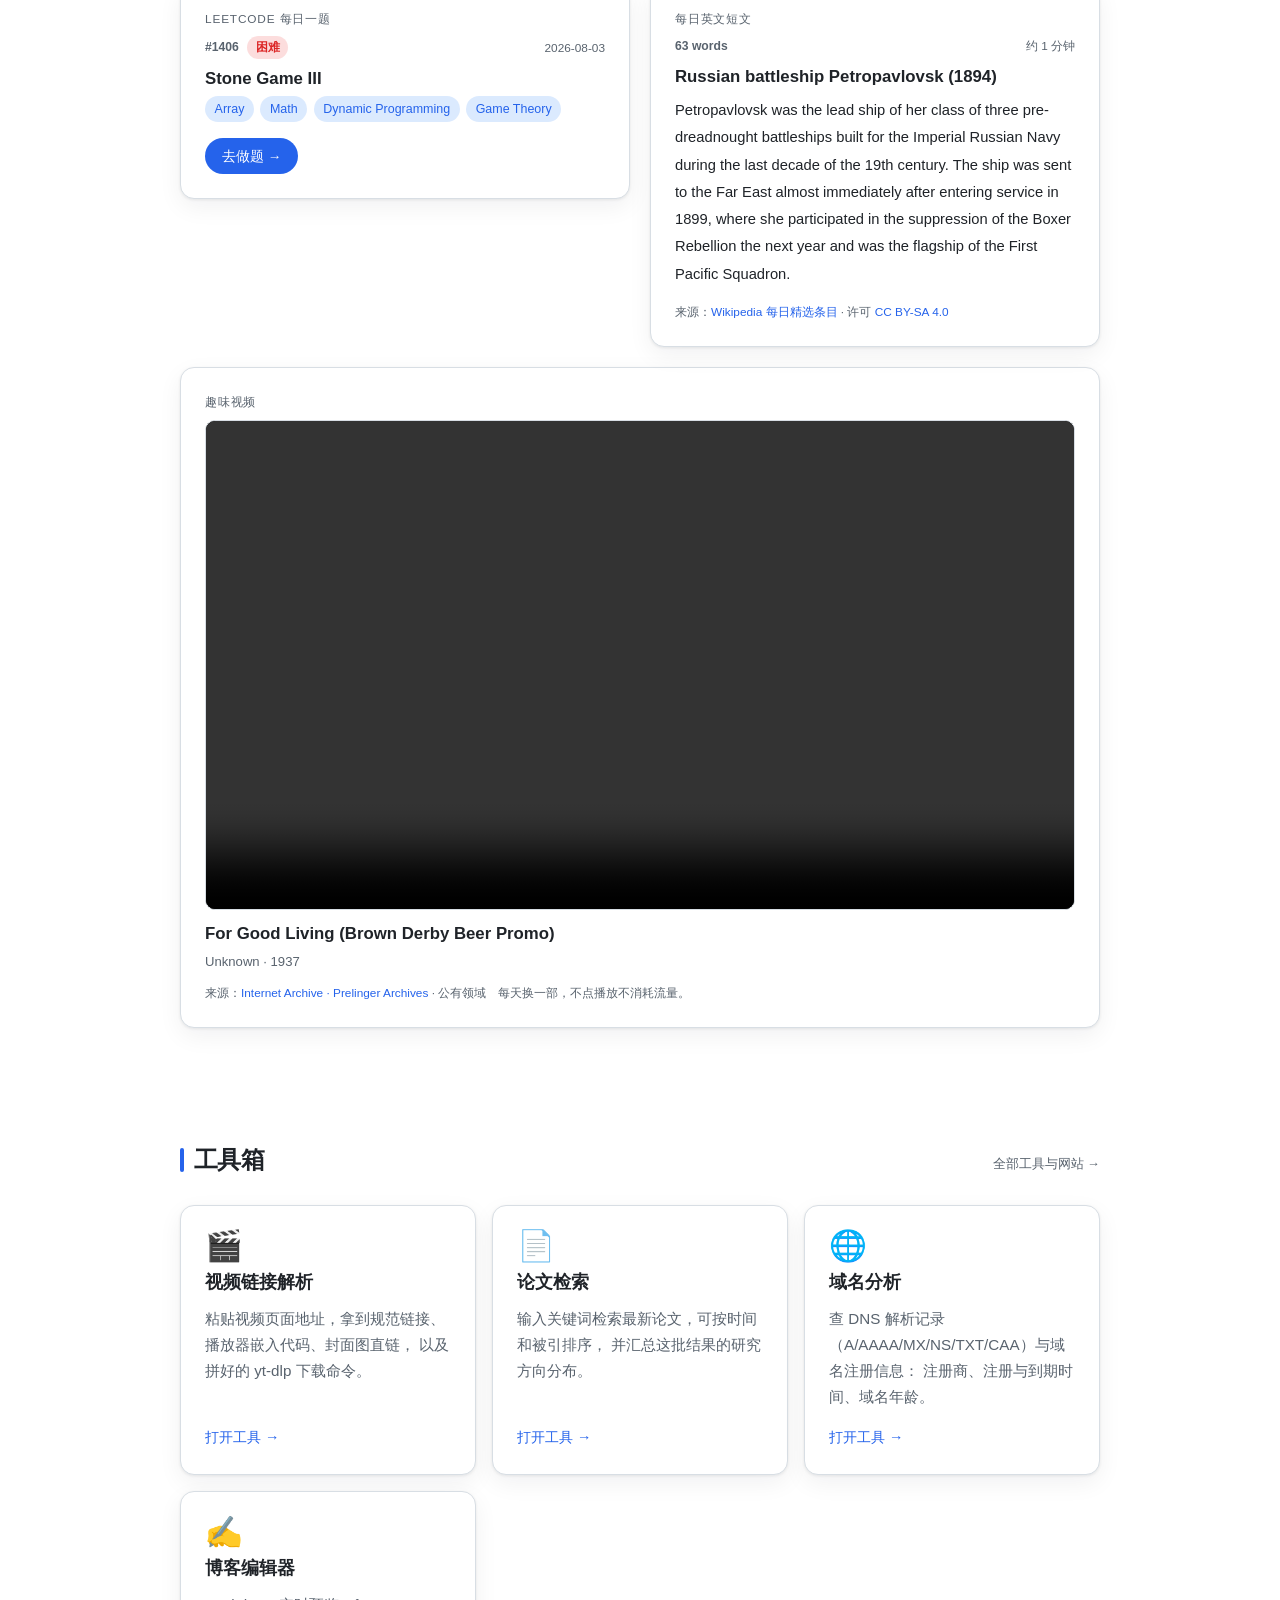
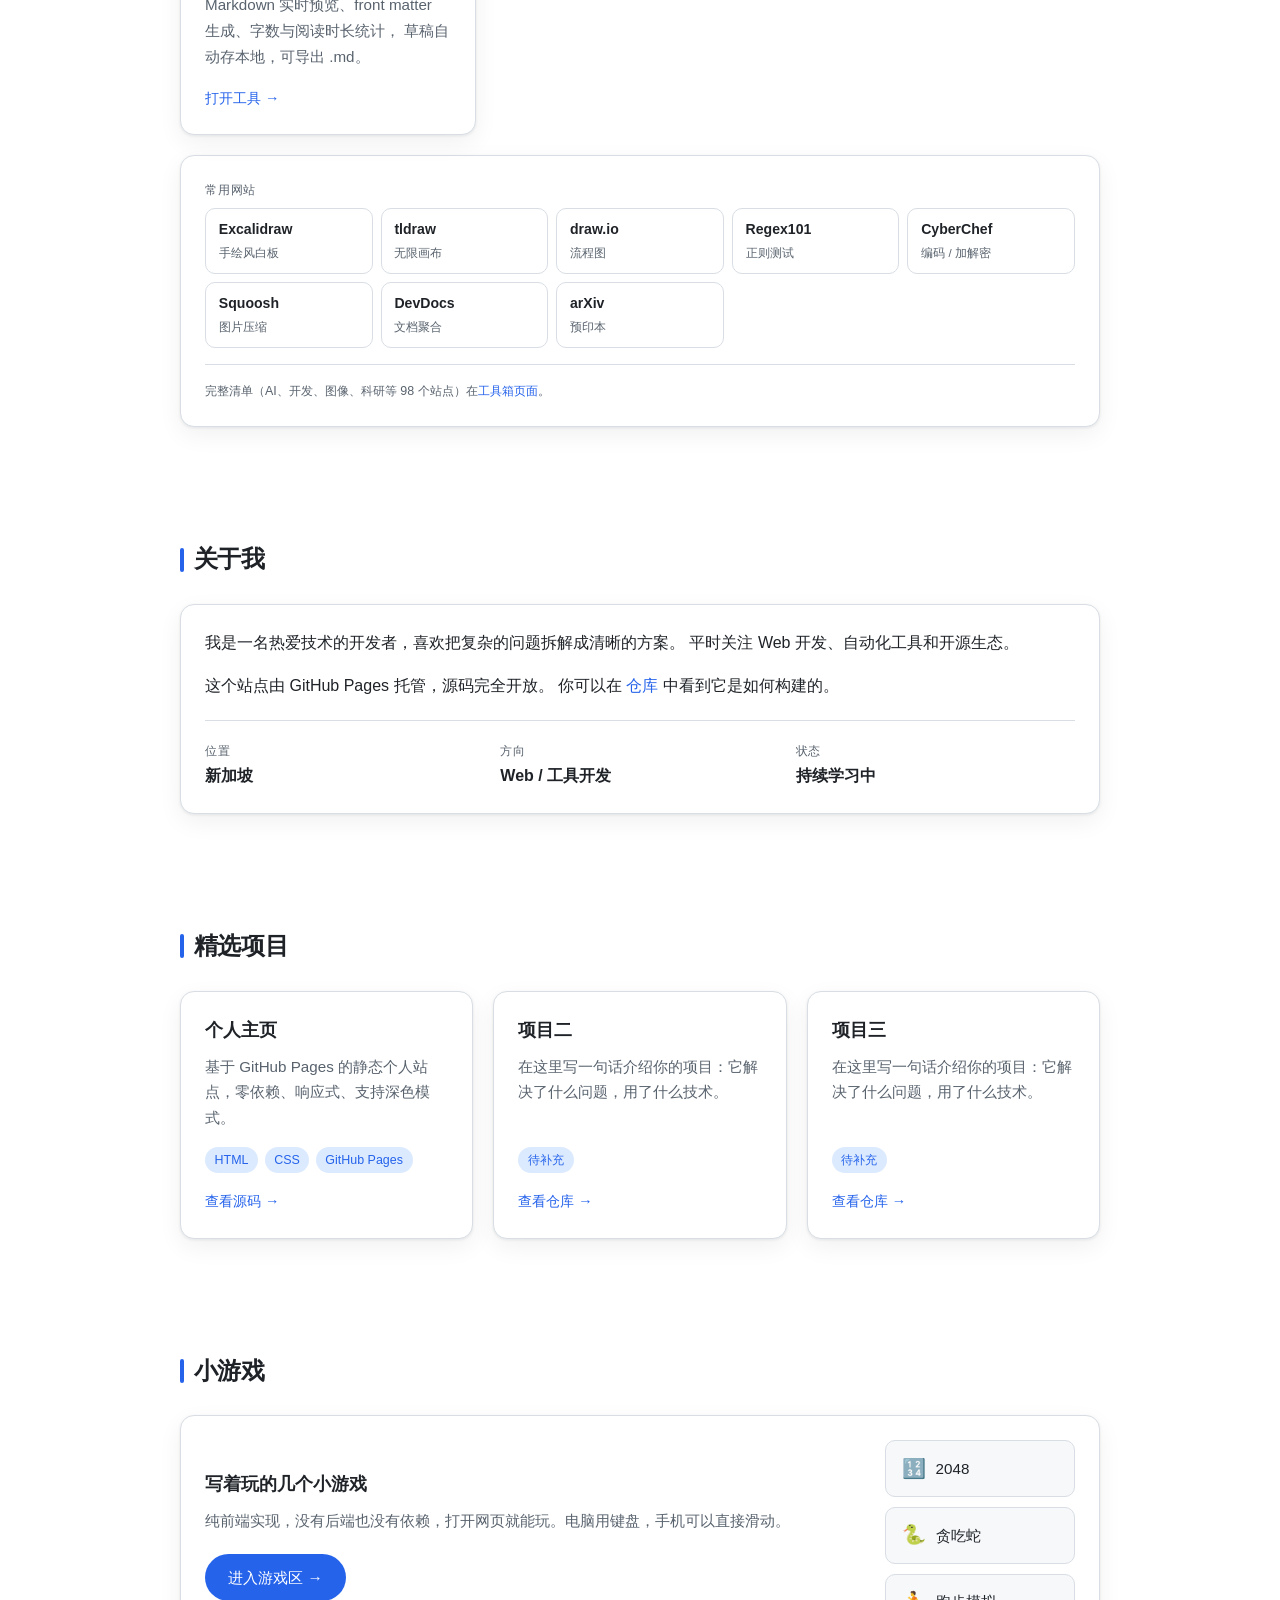
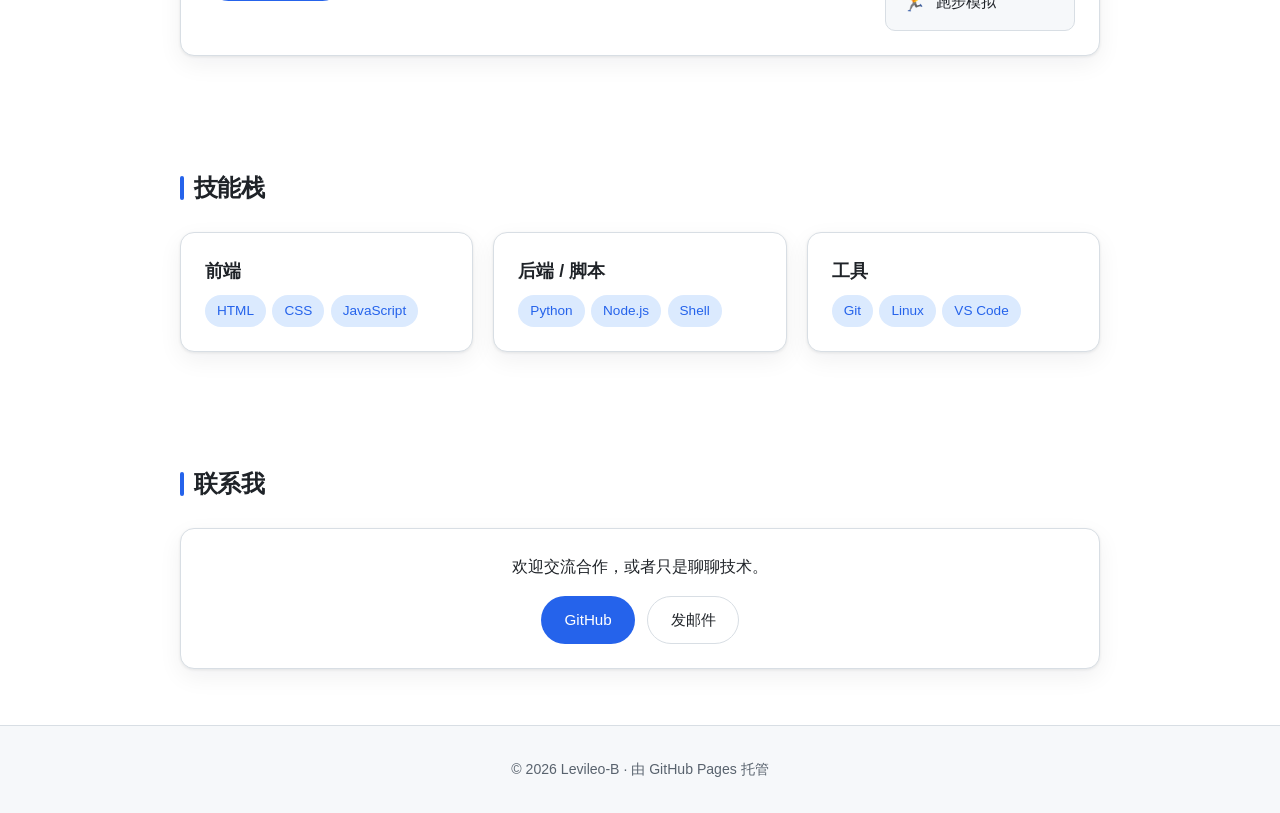
==== commit a41b1fc6: "Expand China local news feeds" ====
--- a/index.html
+++ b/index.html
@@ -81,7 +81,7 @@
         <p class="news__empty">正在加载新闻…</p>
       </div>
       <p class="news__foot">
-        由 GitHub Actions 每 3 小时抓取 22 个 RSS 源生成，内容与观点均来自各原始站点。想看当下的榜单，去<a href="hot/">实时热点</a>。
+        由 GitHub Actions 每小时抓取 22 个 RSS 源生成，内容与观点均来自各原始站点。想看当下的榜单，去<a href="hot/">实时热点</a>。
       </p>
     </div>
   </section>
@@ -112,7 +112,7 @@
   <section class="section" id="daily">
     <div class="section__bar">
       <h2 class="section__title">每日</h2>
-      <span class="news__stamp">每 3 小时随热点一起更新</span>
+      <span class="news__stamp">每小时随热点一起更新</span>
     </div>
 
     <div class="daily-grid">
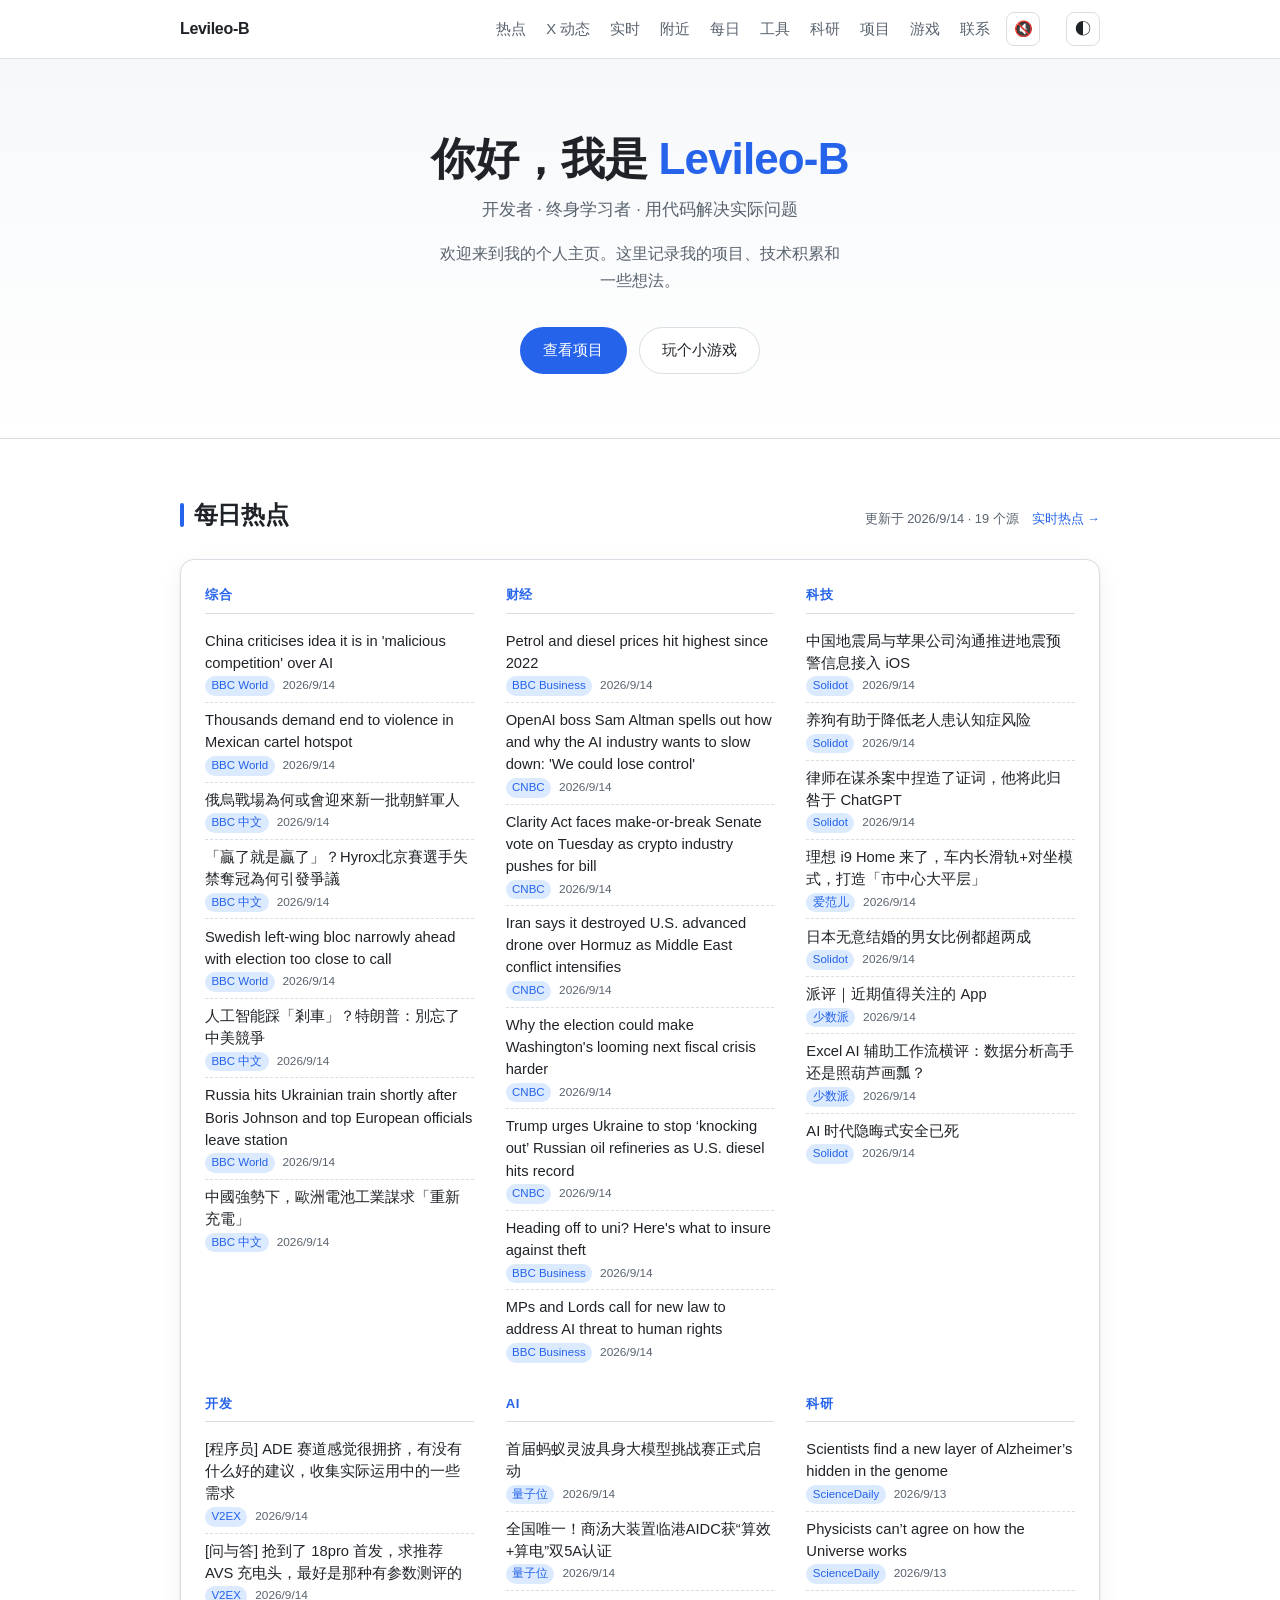
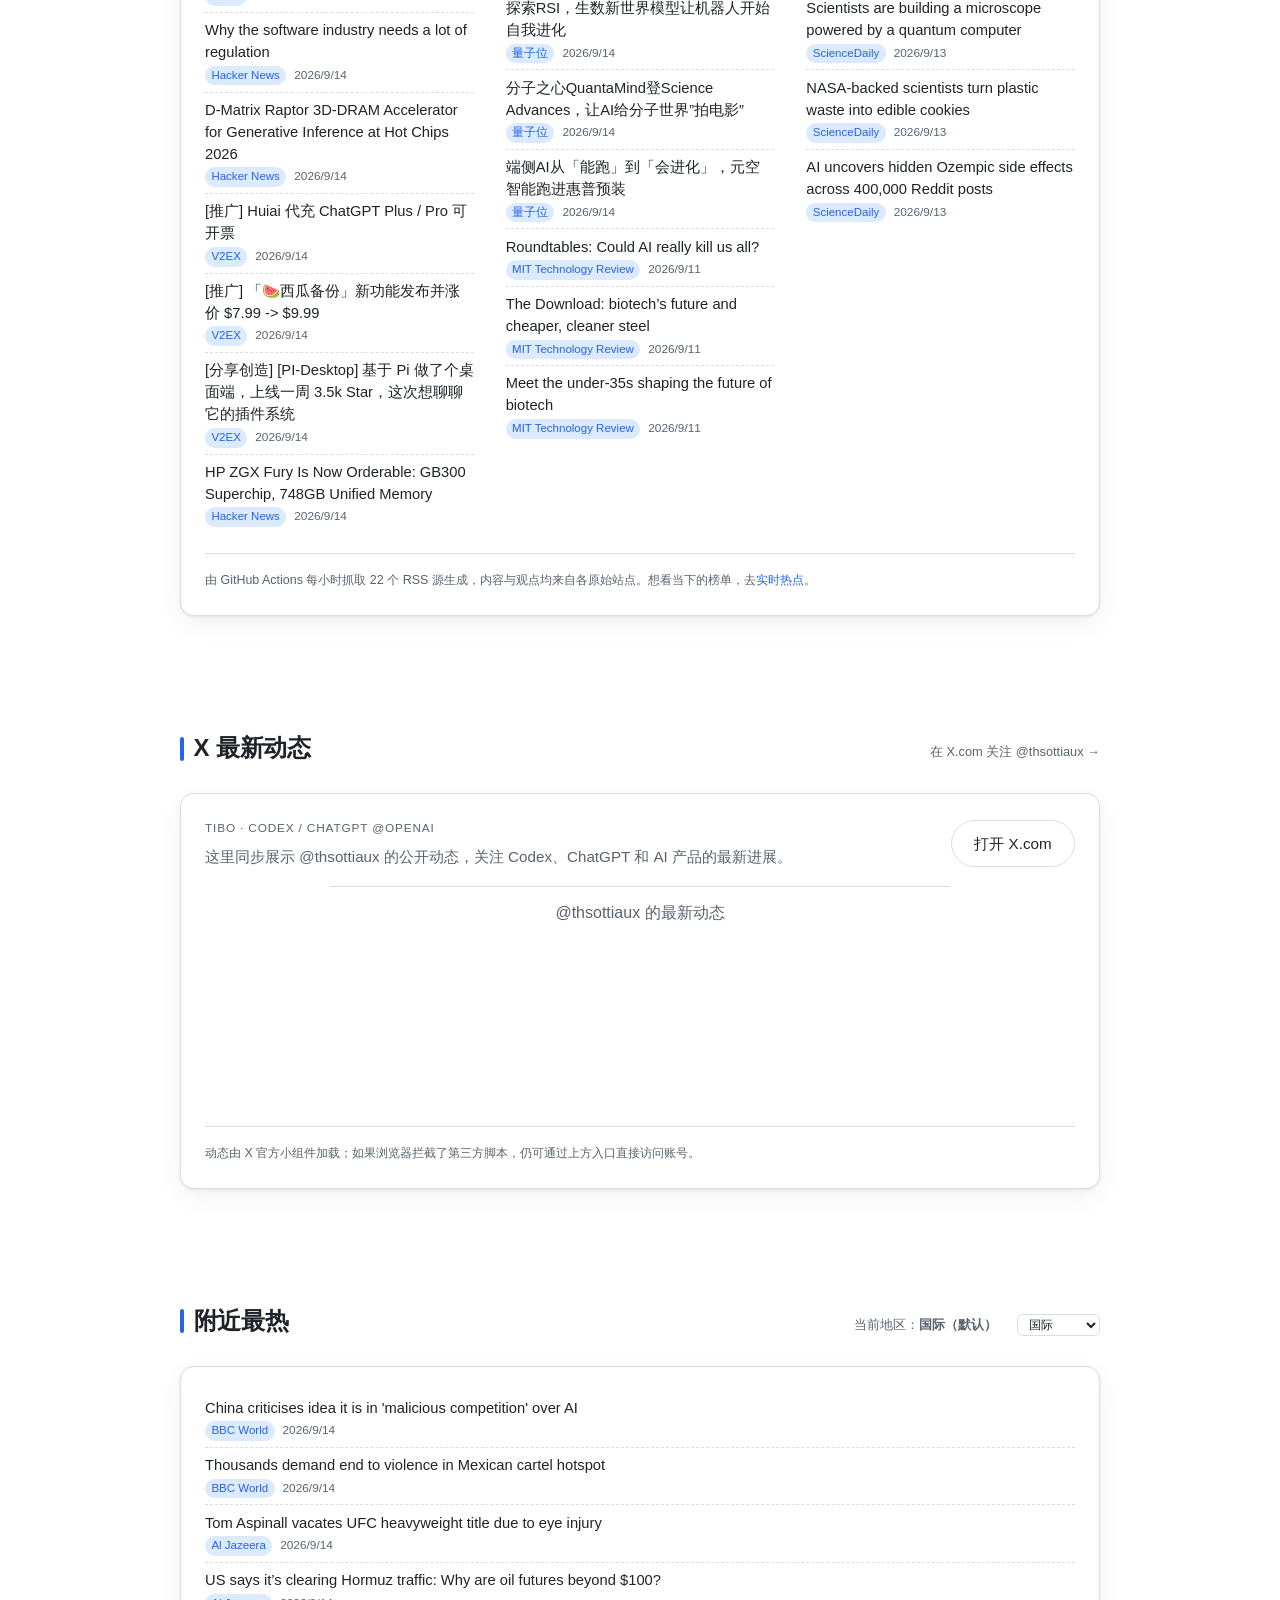
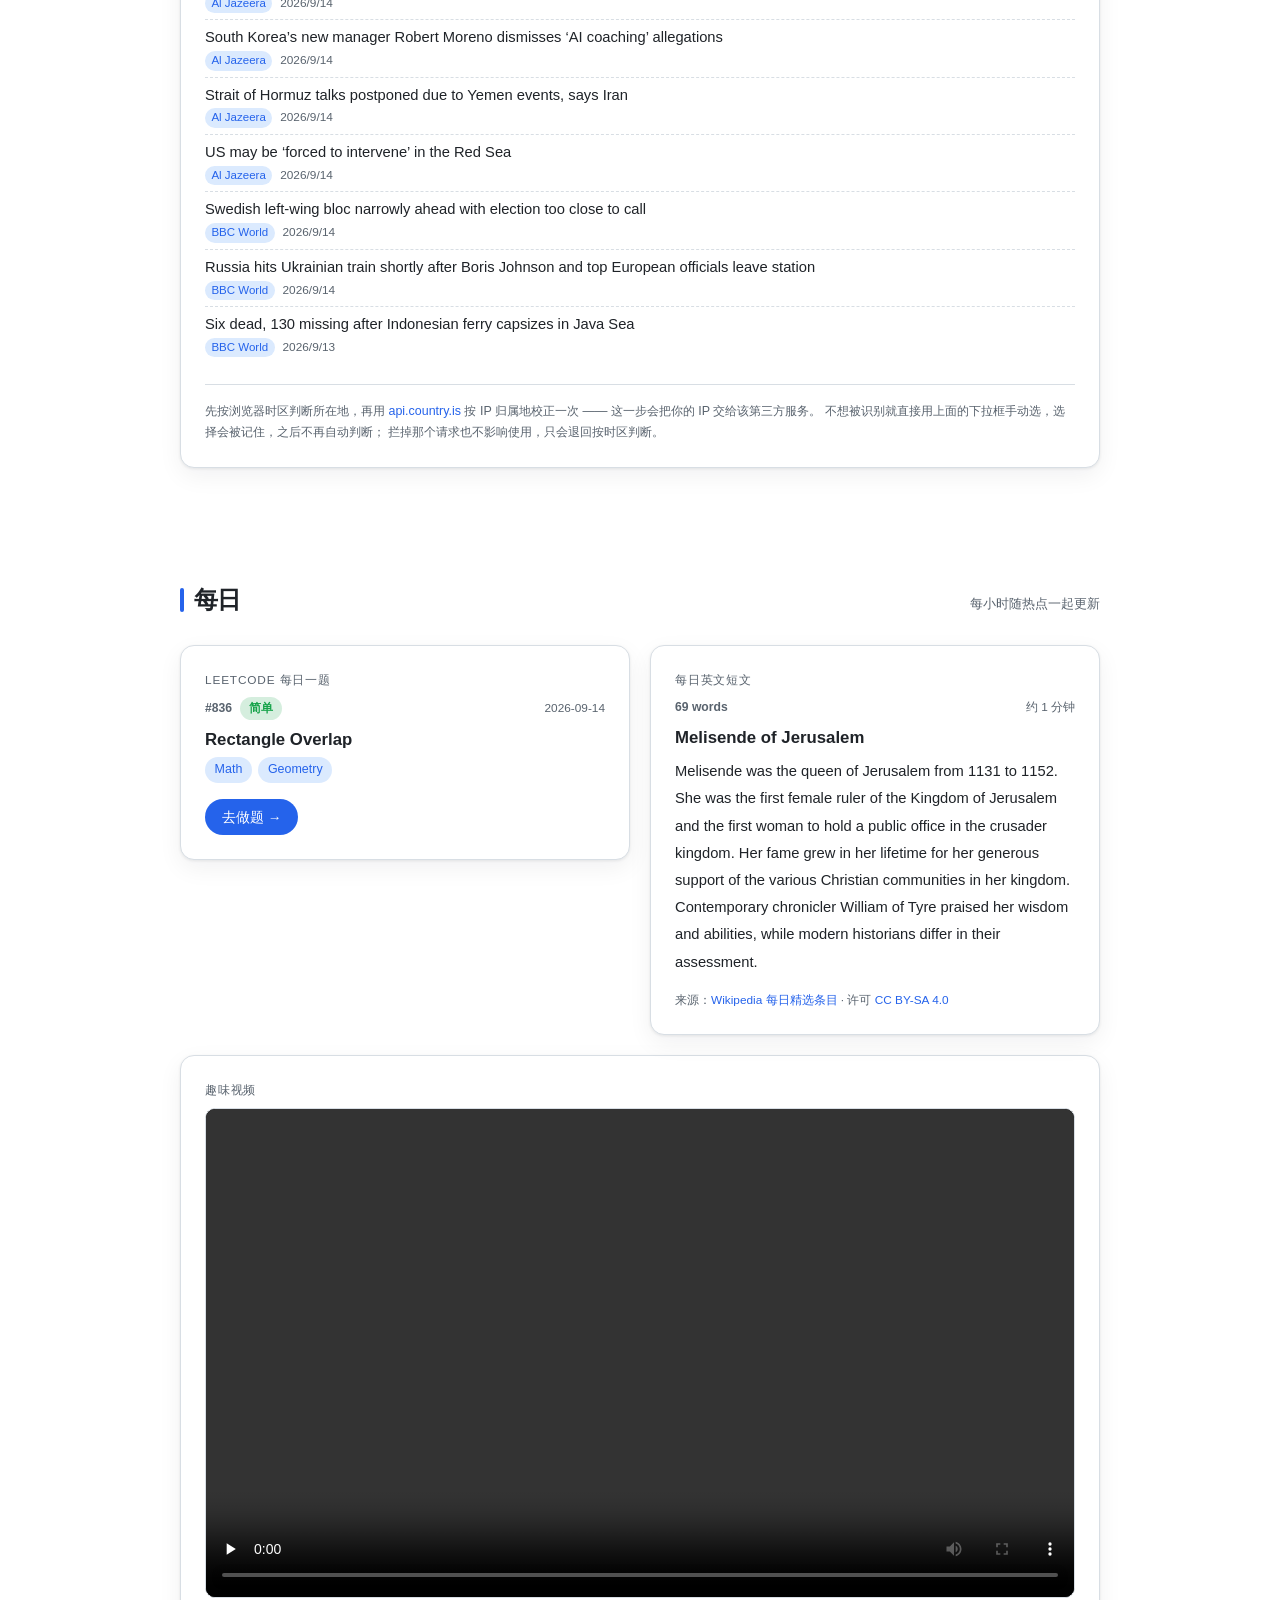
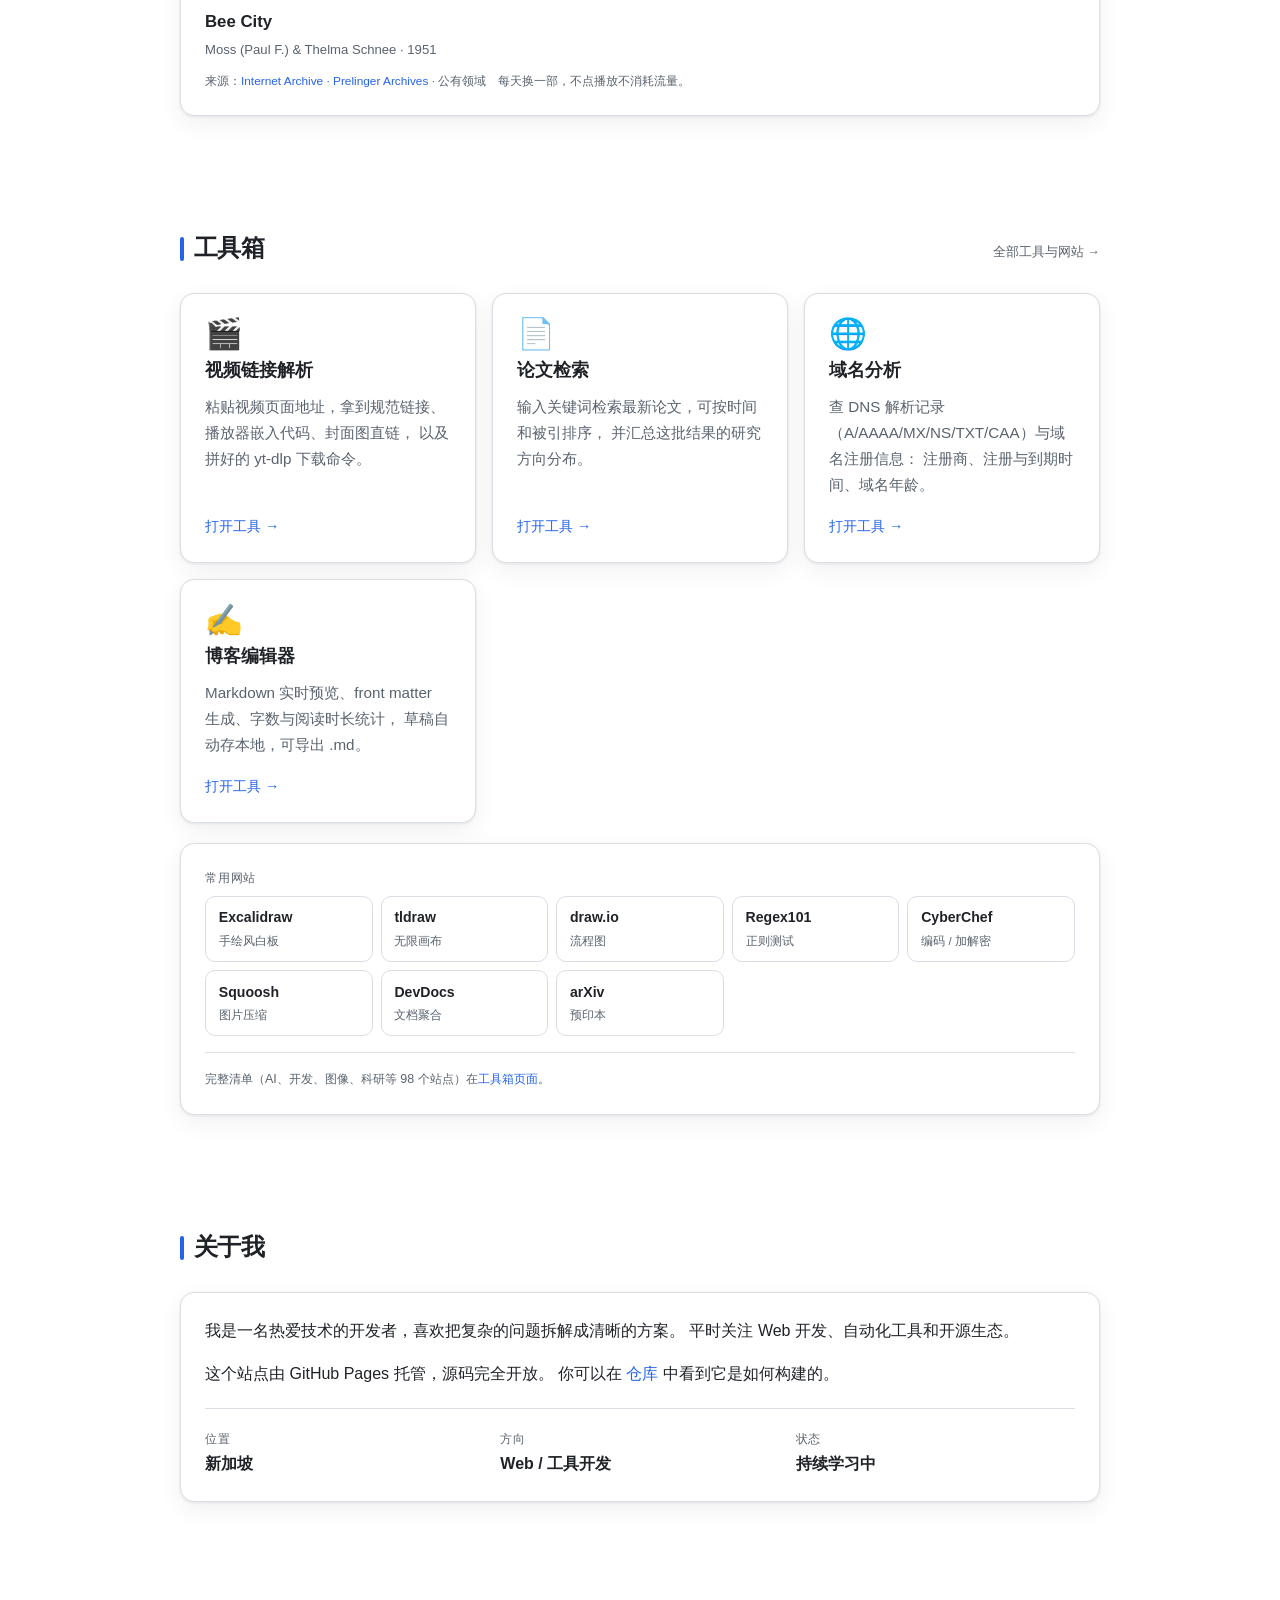
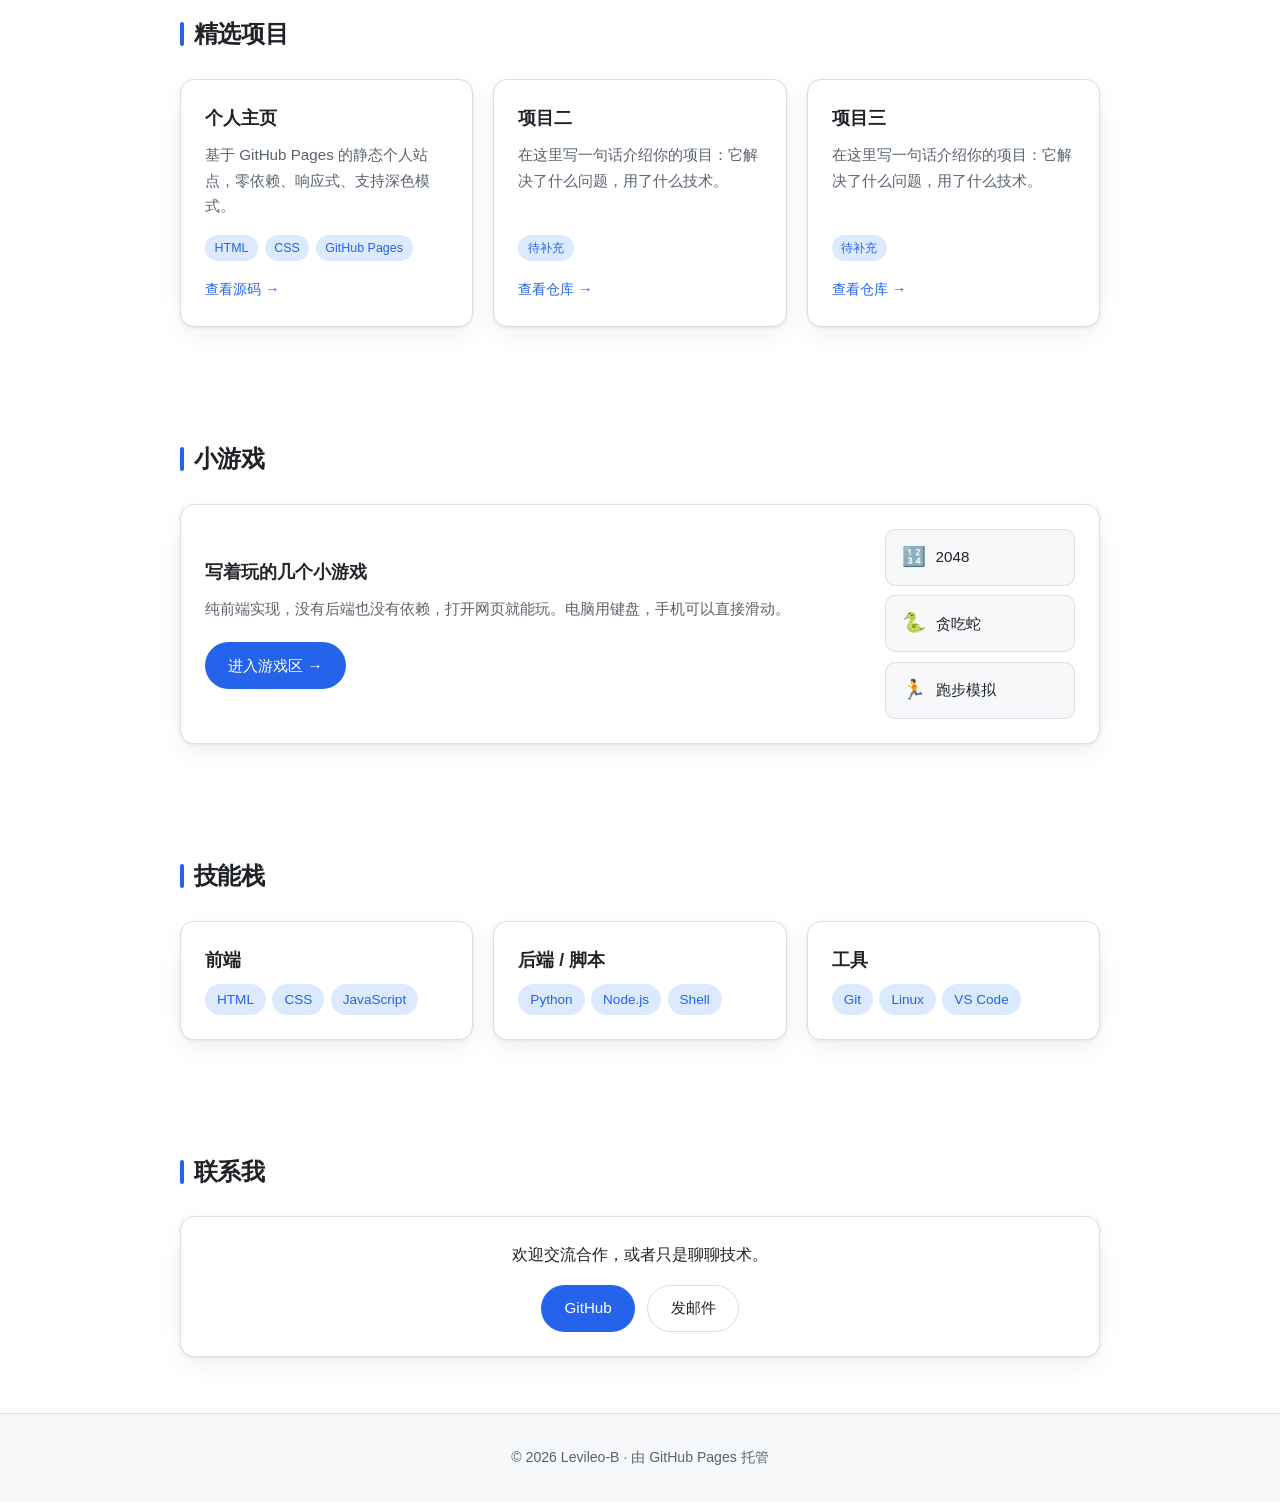
==== commit 159a7d0c: "Add X profile timeline preview" ====
--- a/index.html
+++ b/index.html
@@ -35,6 +35,7 @@
     <a class="nav__brand" href="#top">Levileo-B</a>
     <ul class="nav__list">
       <li><a href="#news">热点</a></li>
+      <li><a href="#x-updates">X 动态</a></li>
       <li><a href="hot/">实时</a></li>
       <li><a href="#local">附近</a></li>
       <li><a href="#daily">每日</a></li>
@@ -86,6 +87,32 @@
     </div>
   </section>
 
+  <!-- X 动态 -->
+  <section class="section" id="x-updates">
+    <div class="section__bar">
+      <h2 class="section__title">X 最新动态</h2>
+      <a class="news__stamp" href="https://x.com/thsottiaux" target="_blank" rel="noopener noreferrer">在 X.com 关注 @thsottiaux →</a>
+    </div>
+    <div class="card x-preview">
+      <div class="x-preview__intro">
+        <div>
+          <p class="result__label">Tibo · Codex / ChatGPT @OpenAI</p>
+          <p class="card__desc">这里同步展示 @thsottiaux 的公开动态，关注 Codex、ChatGPT 和 AI 产品的最新进展。</p>
+        </div>
+        <a class="btn btn--ghost" href="https://x.com/thsottiaux" target="_blank" rel="noopener noreferrer">打开 X.com</a>
+      </div>
+      <div class="x-preview__timeline">
+        <a class="twitter-timeline"
+           data-theme="light"
+           data-chrome="noheader nofooter noborders transparent"
+           data-tweet-limit="5"
+           data-dnt="true"
+           href="https://x.com/thsottiaux?ref_src=twsrc%5Etfw">@thsottiaux 的最新动态</a>
+      </div>
+      <p class="news__foot">动态由 X 官方小组件加载；如果浏览器拦截了第三方脚本，仍可通过上方入口直接访问账号。</p>
+    </div>
+  </section>
+
   <!-- 附近最热 -->
   <section class="section" id="local">
     <div class="section__bar">
@@ -318,5 +345,6 @@
 <script src="assets/news.js"></script>
 <script src="assets/daily.js"></script>
 <script src="assets/local.js"></script>
+<script async src="https://platform.twitter.com/widgets.js" charset="utf-8"></script>
 </body>
 </html>
--- a/assets/style.css
+++ b/assets/style.css
@@ -256,6 +256,59 @@
 .card__desc { color: var(--text-muted); margin: 0 0 1rem; font-size: .95rem; flex: 1; }
 .card__link { font-size: .9rem; font-weight: 500; }
 
+/* ---------- X 动态预览 ---------- */
+.x-preview { overflow: hidden; }
+
+.x-preview__intro {
+  display: flex;
+  align-items: center;
+  justify-content: space-between;
+  gap: 1rem;
+  margin-bottom: 1rem;
+}
+
+.x-preview__intro .result__label { margin-bottom: .35rem; }
+.x-preview__intro .card__desc { margin-bottom: 0; }
+
+.x-preview__timeline {
+  min-height: 220px;
+  max-width: 620px;
+  margin: 0 auto;
+  border-top: 1px solid var(--border);
+  padding-top: .75rem;
+}
+
+.x-preview__timeline .twitter-timeline {
+  display: block;
+  min-height: 180px;
+  color: var(--text-muted);
+  text-align: center;
+}
+
+.x-preview__timeline iframe {
+  width: 100% !important;
+  max-width: 620px !important;
+}
+
+@media (max-width: 560px) {
+  .x-preview__intro {
+    align-items: flex-start;
+    flex-direction: column;
+  }
+}
+
+:root[data-theme="dark"] .x-preview__timeline iframe,
+:root[data-theme="dark"] .x-preview__timeline .twitter-timeline {
+  color-scheme: dark;
+}
+
+@media (prefers-color-scheme: dark) {
+  :root:not([data-theme="light"]) .x-preview__timeline iframe,
+  :root:not([data-theme="light"]) .x-preview__timeline .twitter-timeline {
+    color-scheme: dark;
+  }
+}
+
 .grid {
   display: grid;
   grid-template-columns: repeat(auto-fit, minmax(260px, 1fr));
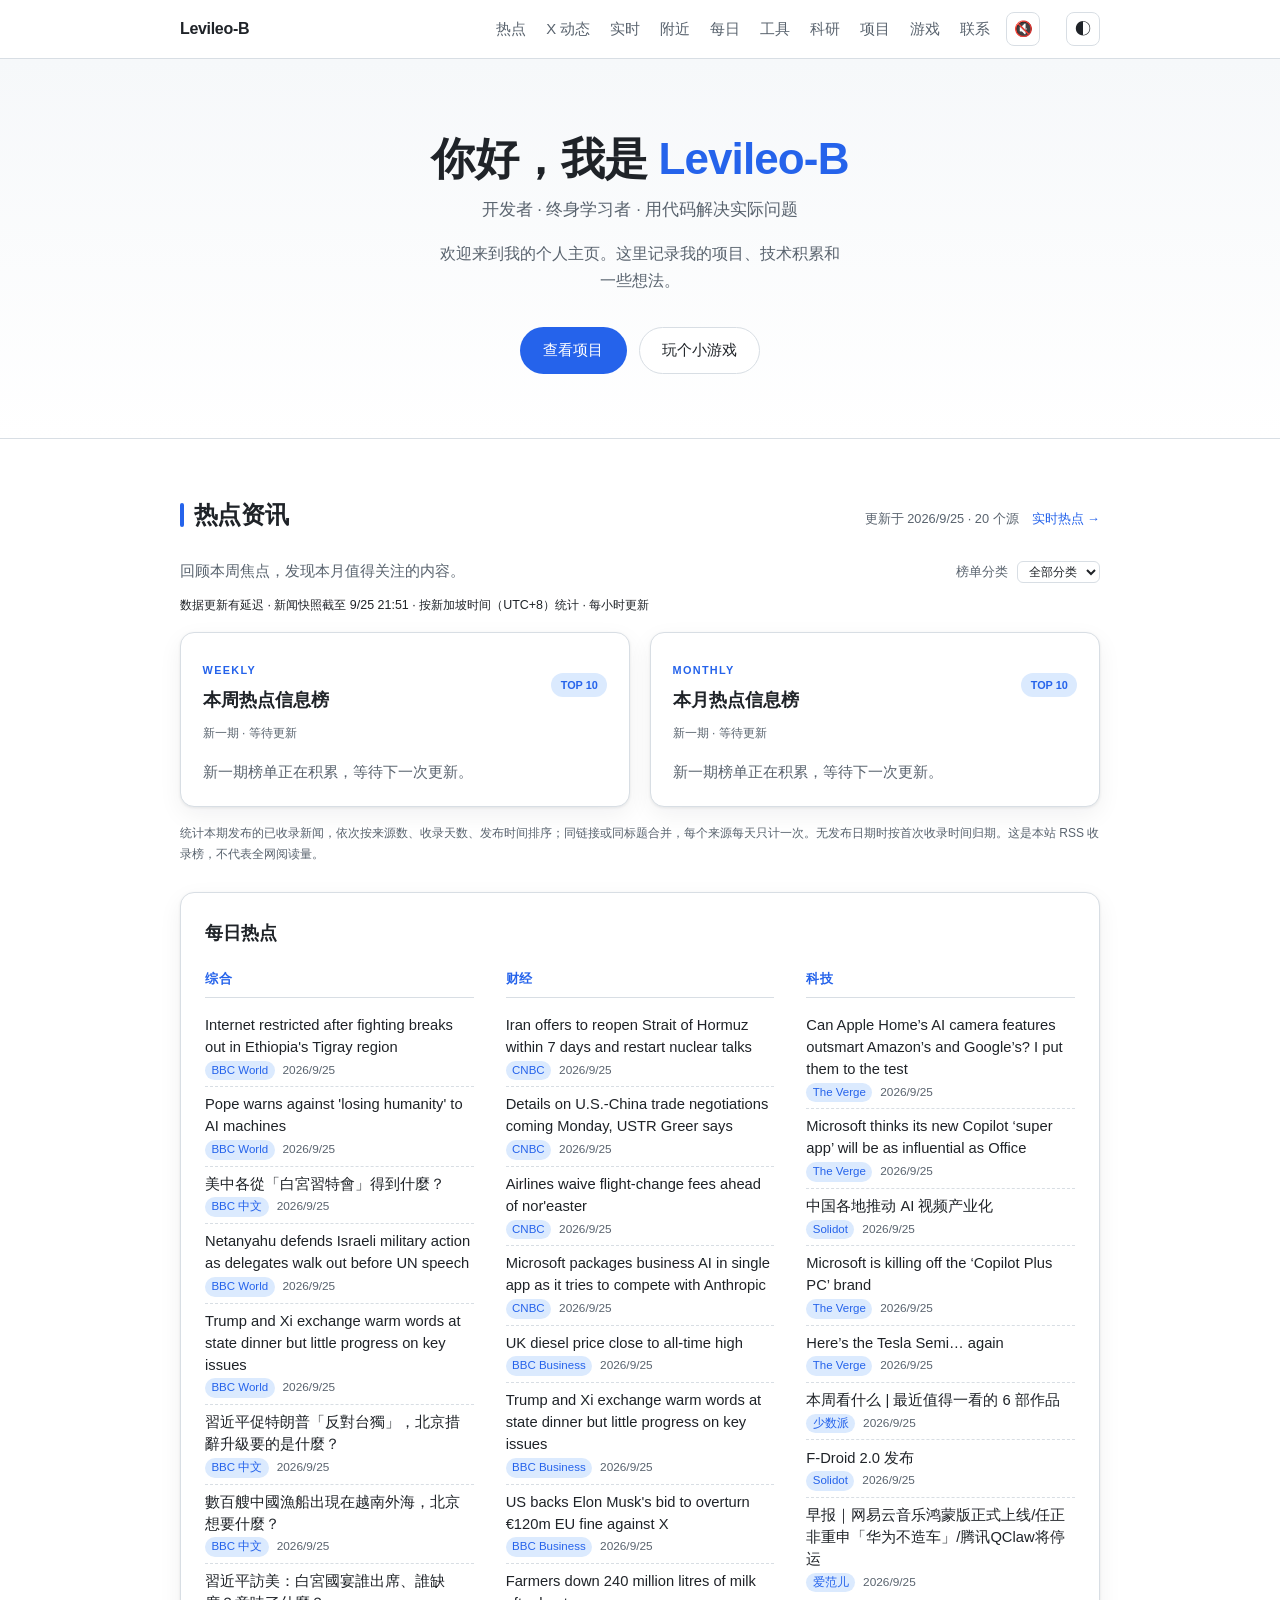
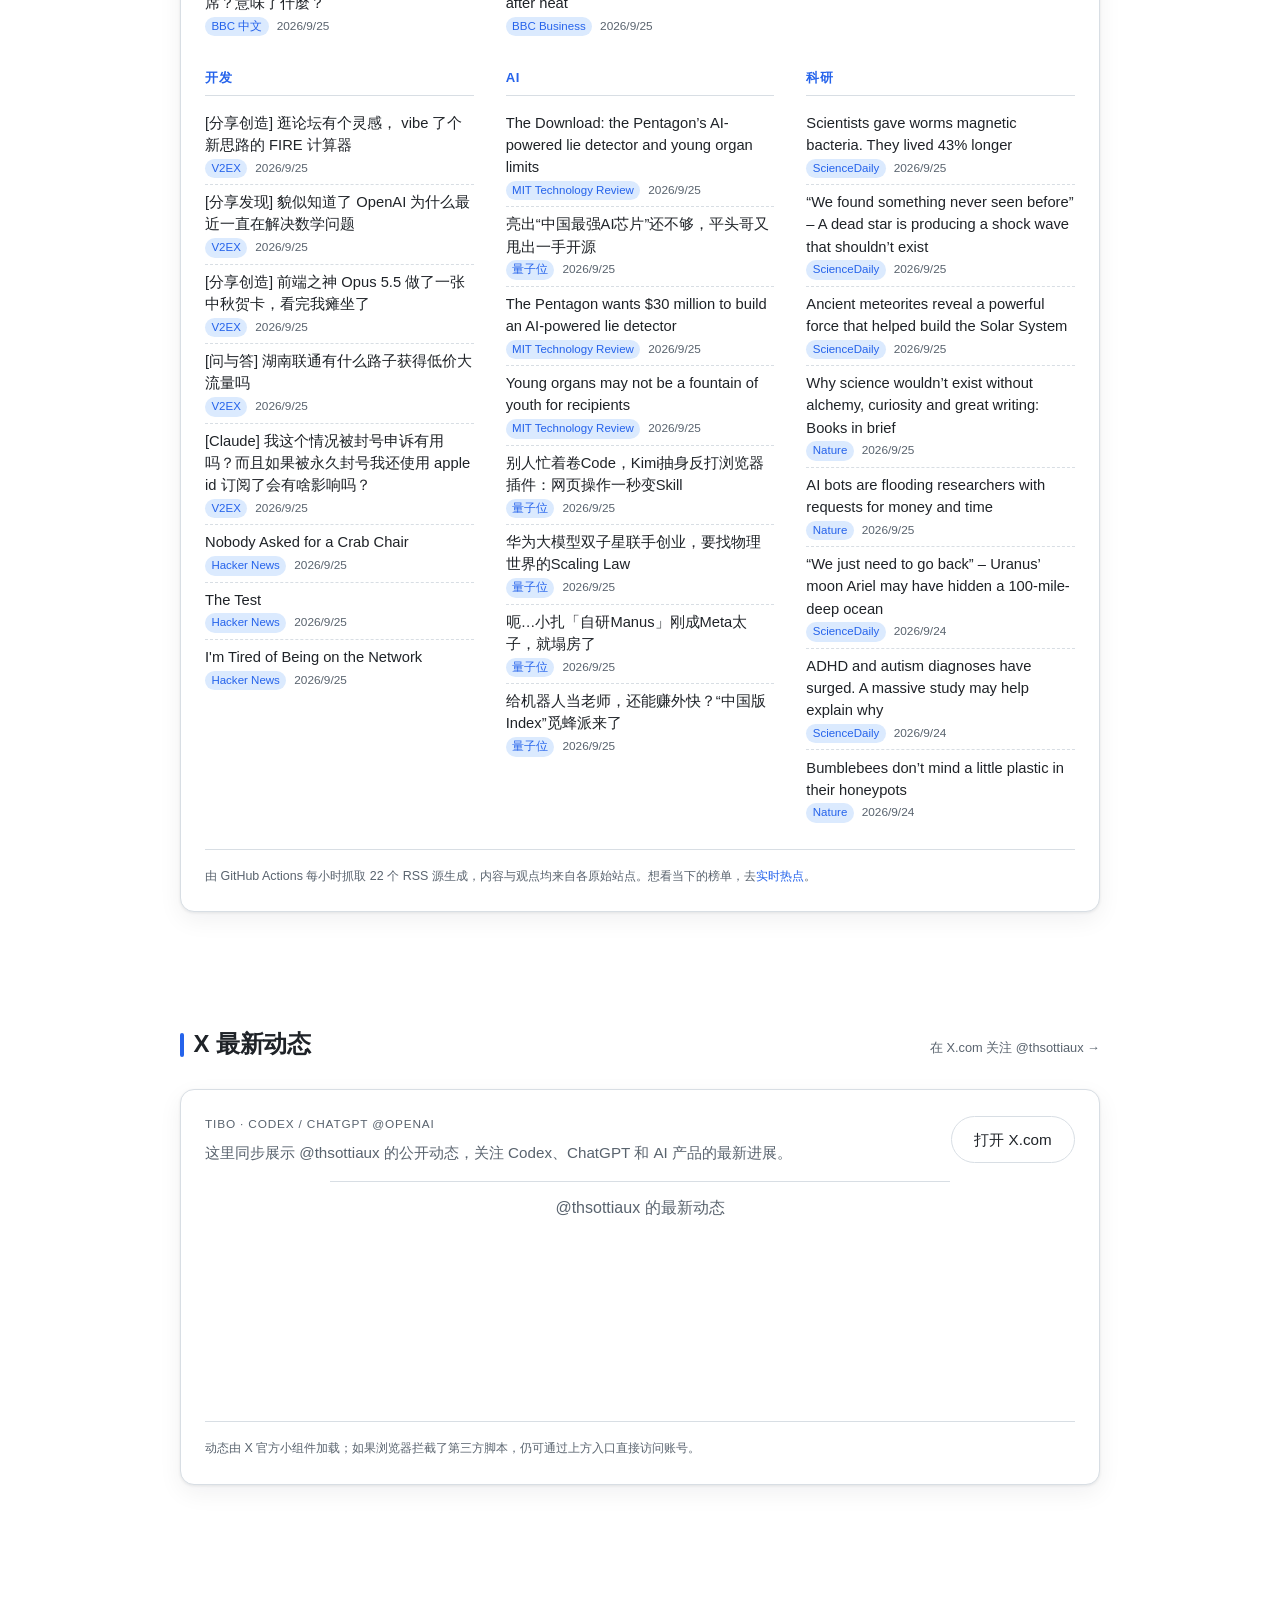
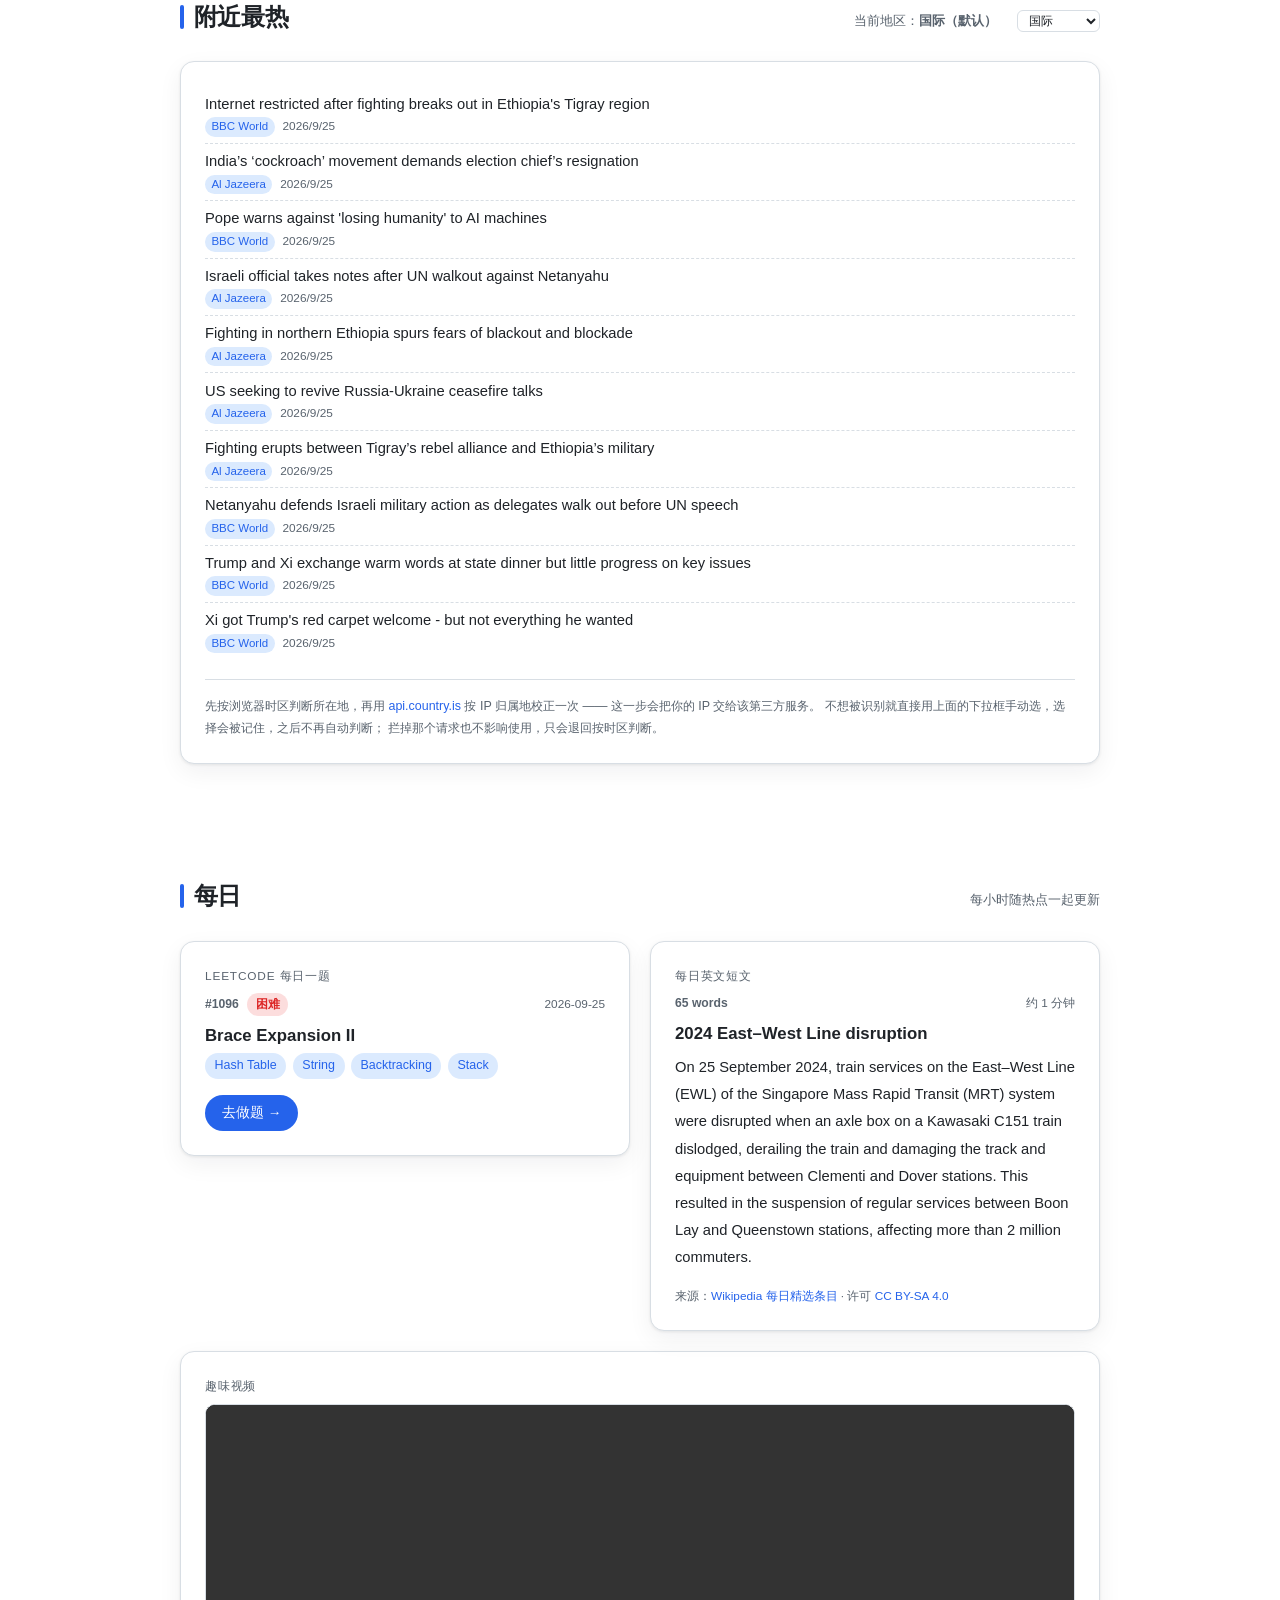
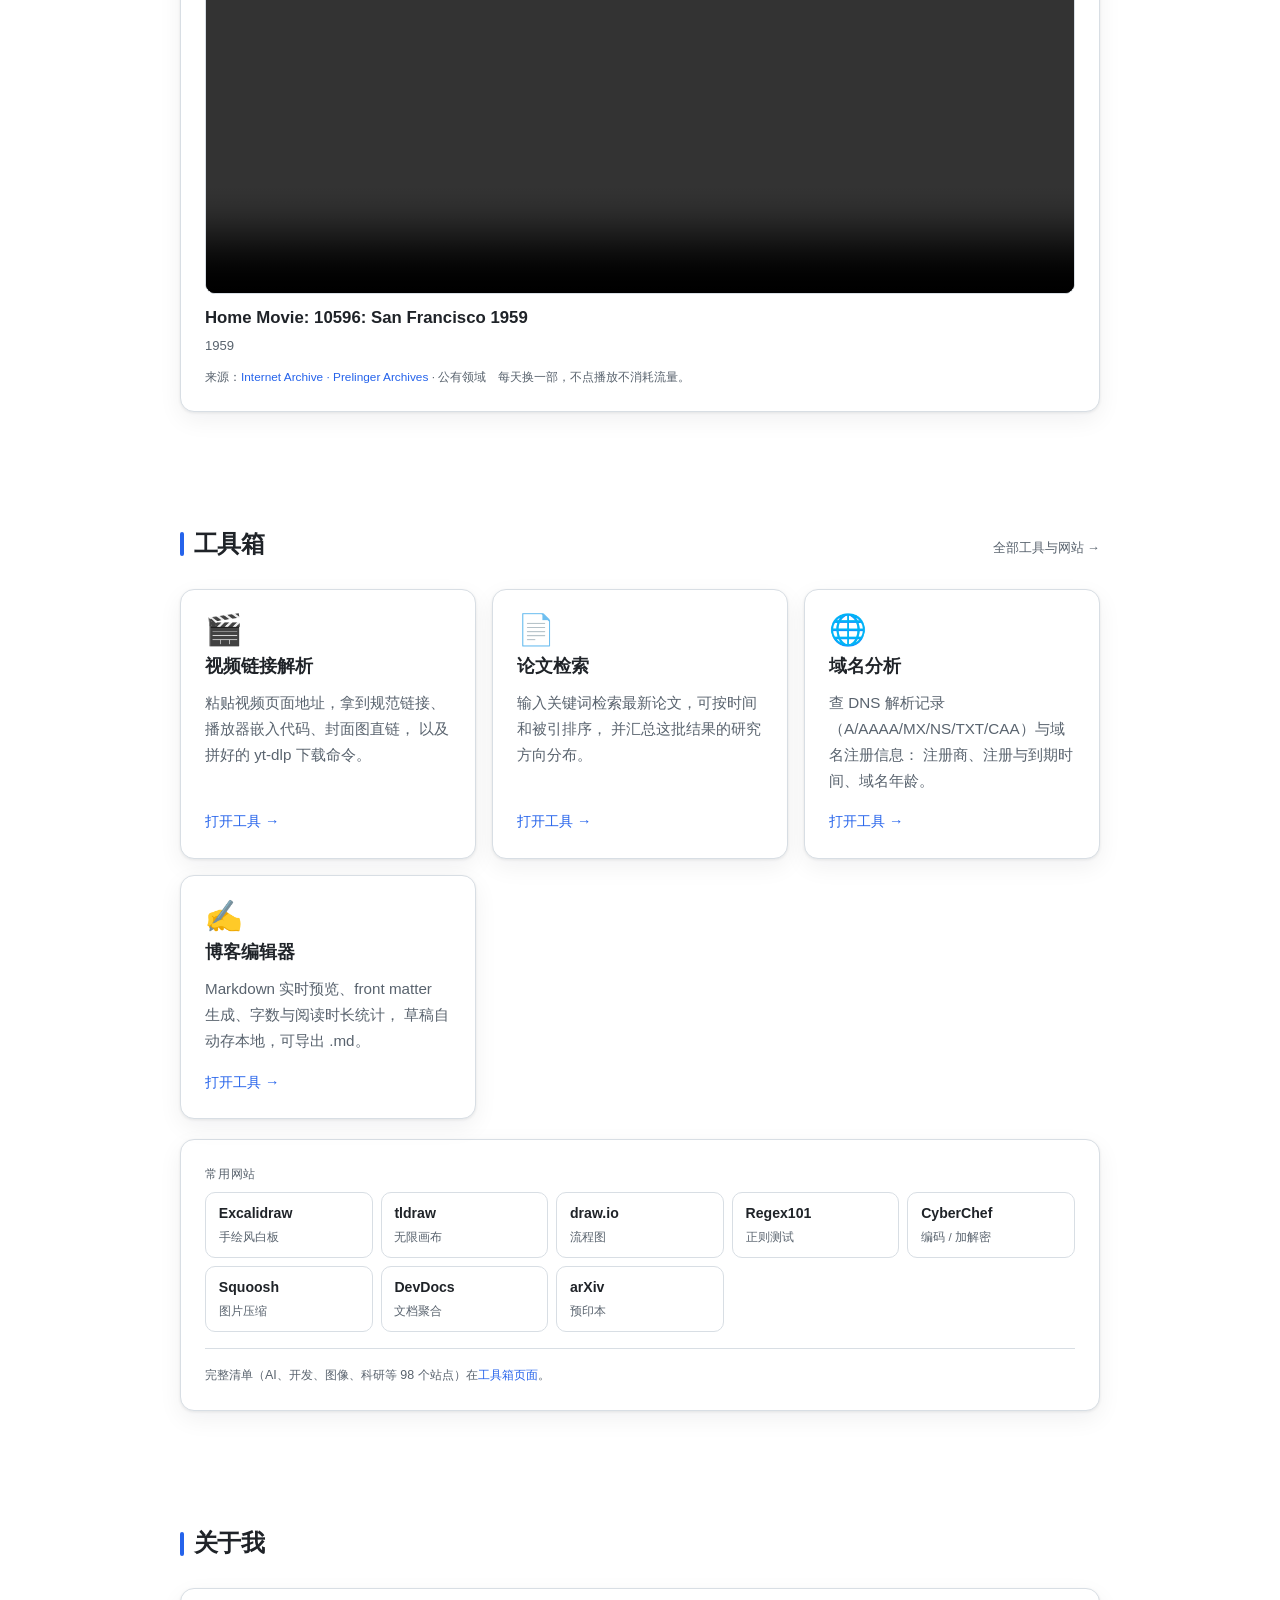
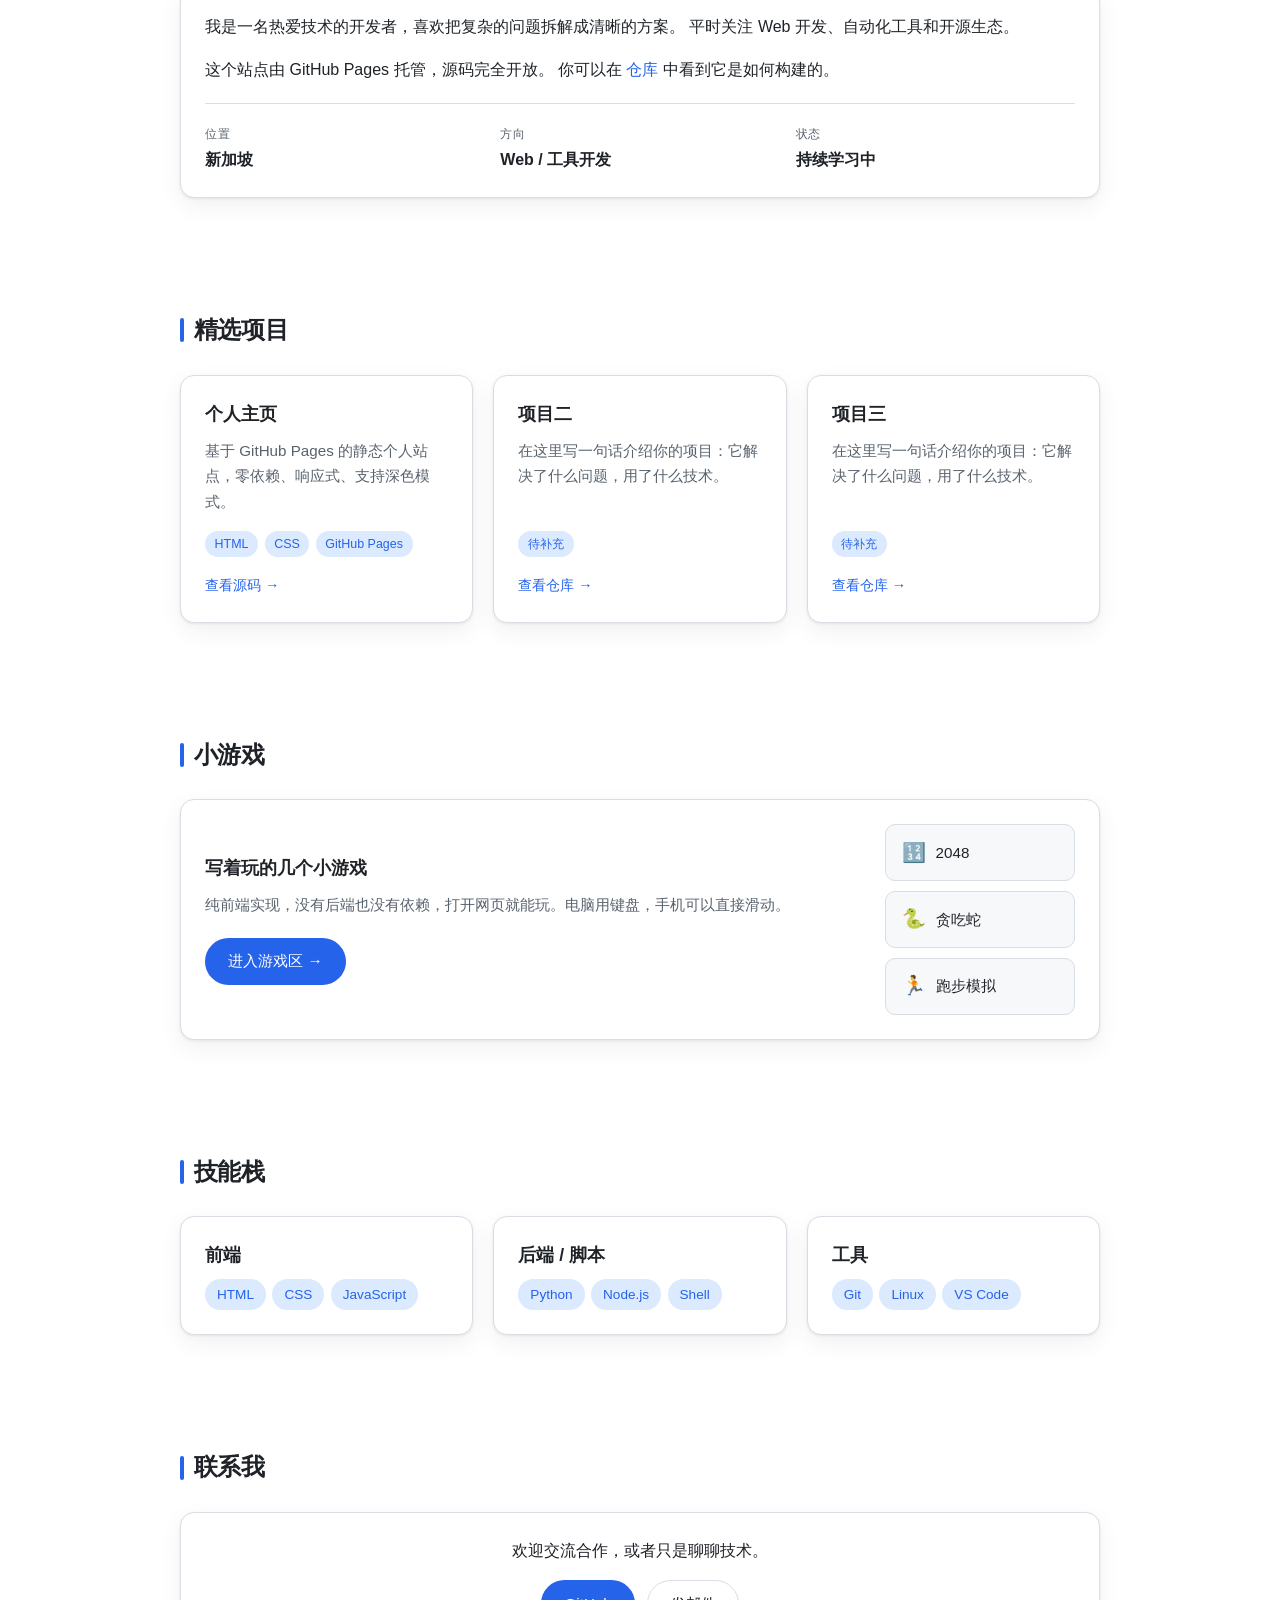
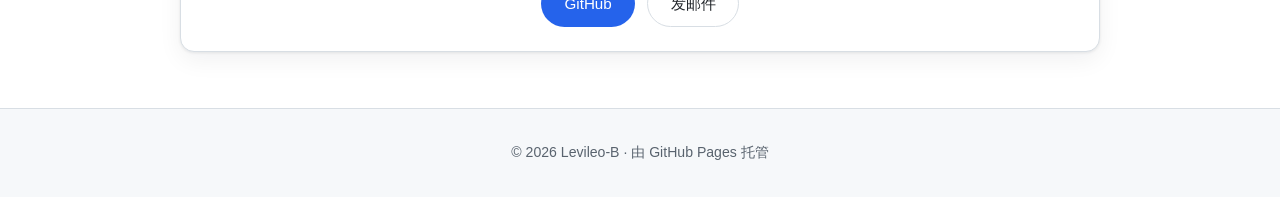
==== commit 5d20bdea: "feat: add automatically updated weekly and monthly news rankings" ====
--- a/index.html
+++ b/index.html
@@ -71,13 +71,45 @@
     </div>
   </section>
 
-  <!-- 每日热点 -->
+  <!-- 热点资讯：周期榜单与每日分类快照 -->
   <section class="section" id="news">
     <div class="section__bar">
-      <h2 class="section__title">每日热点</h2>
+      <h2 class="section__title">热点资讯</h2>
       <span class="news__stamp"><span id="news-updated"></span>　<a href="hot/">实时热点 →</a></span>
     </div>
+    <div class="rankings" id="news-rankings" aria-busy="true">
+      <div class="rankings__toolbar">
+        <p class="rankings__intro">回顾本周焦点，发现本月值得关注的内容。</p>
+        <label class="rankings__filter" for="ranking-category">榜单分类
+          <select id="ranking-category" class="local-picker" disabled>
+            <option value="">全部分类</option>
+          </select>
+        </label>
+      </div>
+      <p class="rankings__status" id="ranking-status" role="status">正在整理热点榜单…</p>
+      <div class="rankings__grid">
+        <article class="card ranking-card" aria-labelledby="week-ranking-title">
+          <div class="ranking-card__head">
+            <div><span class="ranking-card__eyebrow">WEEKLY</span><h3 id="week-ranking-title">本周热点信息榜</h3></div>
+            <span class="ranking-card__badge">TOP 10</span>
+          </div>
+          <p class="ranking-card__period" id="week-ranking-period">本周一至今 · 新加坡时间</p>
+          <div id="week-ranking-body"><p class="news__empty">正在加载周榜…</p></div>
+        </article>
+        <article class="card ranking-card" aria-labelledby="month-ranking-title">
+          <div class="ranking-card__head">
+            <div><span class="ranking-card__eyebrow">MONTHLY</span><h3 id="month-ranking-title">本月热点信息榜</h3></div>
+            <span class="ranking-card__badge">TOP 10</span>
+          </div>
+          <p class="ranking-card__period" id="month-ranking-period">本月一日至今 · 新加坡时间</p>
+          <div id="month-ranking-body"><p class="news__empty">正在加载月榜…</p></div>
+        </article>
+      </div>
+      <p class="rankings__note">统计本期发布的已收录新闻，依次按来源数、收录天数、发布时间排序；同链接或同标题合并，每个来源每天只计一次。无发布日期时按首次收录时间归期。这是本站 RSS 收录榜，不代表全网阅读量。</p>
+      <noscript><p class="news__empty">请启用 JavaScript 查看热点榜单。</p></noscript>
+    </div>
     <div class="card">
+      <h3 class="news__daily-title">每日热点</h3>
       <div class="news" id="news-body">
         <p class="news__empty">正在加载新闻…</p>
       </div>
@@ -343,6 +375,7 @@
 <script src="assets/main.js"></script>
 <script src="assets/bgm.js"></script>
 <script src="assets/news.js"></script>
+<script src="assets/news-rankings.js"></script>
 <script src="assets/daily.js"></script>
 <script src="assets/local.js"></script>
 <script async src="https://platform.twitter.com/widgets.js" charset="utf-8"></script>
--- a/assets/style.css
+++ b/assets/style.css
@@ -357,6 +357,37 @@
 .facts__value { font-weight: 600; }
 
 /* ---------- 热点新闻 ---------- */
+.rankings { margin-bottom: 1.75rem; }
+.rankings__toolbar { display: flex; align-items: center; justify-content: space-between; gap: .75rem; flex-wrap: wrap; }
+.rankings__intro { margin: 0; color: var(--text-muted); font-size: .92rem; }
+.rankings__filter { display: flex; align-items: center; gap: .6rem; font-size: .82rem; color: var(--text-muted); }
+.rankings__status { margin: .65rem 0 1rem; color: var(--text-muted); font-size: .78rem; }
+.rankings__status--stale { color: var(--text); }
+.rankings__grid { display: grid; grid-template-columns: repeat(2, minmax(0, 1fr)); gap: 1.25rem; align-items: start; }
+.ranking-card { min-width: 0; padding: 1.35rem; }
+.ranking-card__head { display: flex; align-items: center; justify-content: space-between; gap: .5rem; }
+.ranking-card__eyebrow { color: var(--accent); font-size: .68rem; font-weight: 700; letter-spacing: .12em; }
+.ranking-card__head h3 { margin: .15rem 0 0; font-size: 1.15rem; }
+.ranking-card__badge { padding: .2rem .6rem; border-radius: 999px; color: var(--accent); background: var(--accent-soft); font-size: .68rem; font-weight: 700; white-space: nowrap; }
+.ranking-card__period { margin: .5rem 0 1rem; font-size: .75rem; color: var(--text-muted); }
+.ranking-list { margin: 0; padding: 0; list-style: none; }
+.ranking-list__item { display: flex; align-items: flex-start; gap: .8rem; padding: .8rem 0; }
+.ranking-list__item + .ranking-list__item { border-top: 1px solid var(--border); }
+.ranking-list__number { flex: 0 0 1.55rem; text-align: center; font-size: .95rem; font-weight: 700; color: var(--text-muted); font-variant-numeric: tabular-nums; line-height: 1.6; }
+.ranking-list__item:nth-child(-n+3) .ranking-list__number { color: var(--accent); background: var(--accent-soft); border-radius: 5px; }
+.ranking-list__content { min-width: 0; flex: 1; }
+.ranking-list__link { display: block; color: var(--text); font-size: .9rem; line-height: 1.55; overflow-wrap: anywhere; }
+.ranking-list__link:hover { color: var(--accent); }
+.ranking-list__meta { display: flex; flex-wrap: wrap; gap: .2rem .5rem; margin-top: .35rem; color: var(--text-muted); font-size: .7rem; overflow-wrap: anywhere; }
+.ranking-list__sources { width: 100%; }
+.rankings__note { margin: 1rem 0 0; font-size: .75rem; color: var(--text-muted); }
+.rankings__retry { margin-left: .5rem; padding: .15rem .6rem; border: 1px solid var(--border); border-radius: 5px; background: var(--surface); color: var(--accent); font: inherit; cursor: pointer; }
+.news__daily-title { margin: 0 0 1.25rem; font-size: 1.15rem; }
+@media (max-width: 680px) {
+  .rankings__grid { grid-template-columns: minmax(0, 1fr); }
+  .ranking-card { padding: 1.1rem; }
+}
+
 .news {
   display: grid;
   grid-template-columns: repeat(auto-fit, minmax(240px, 1fr));
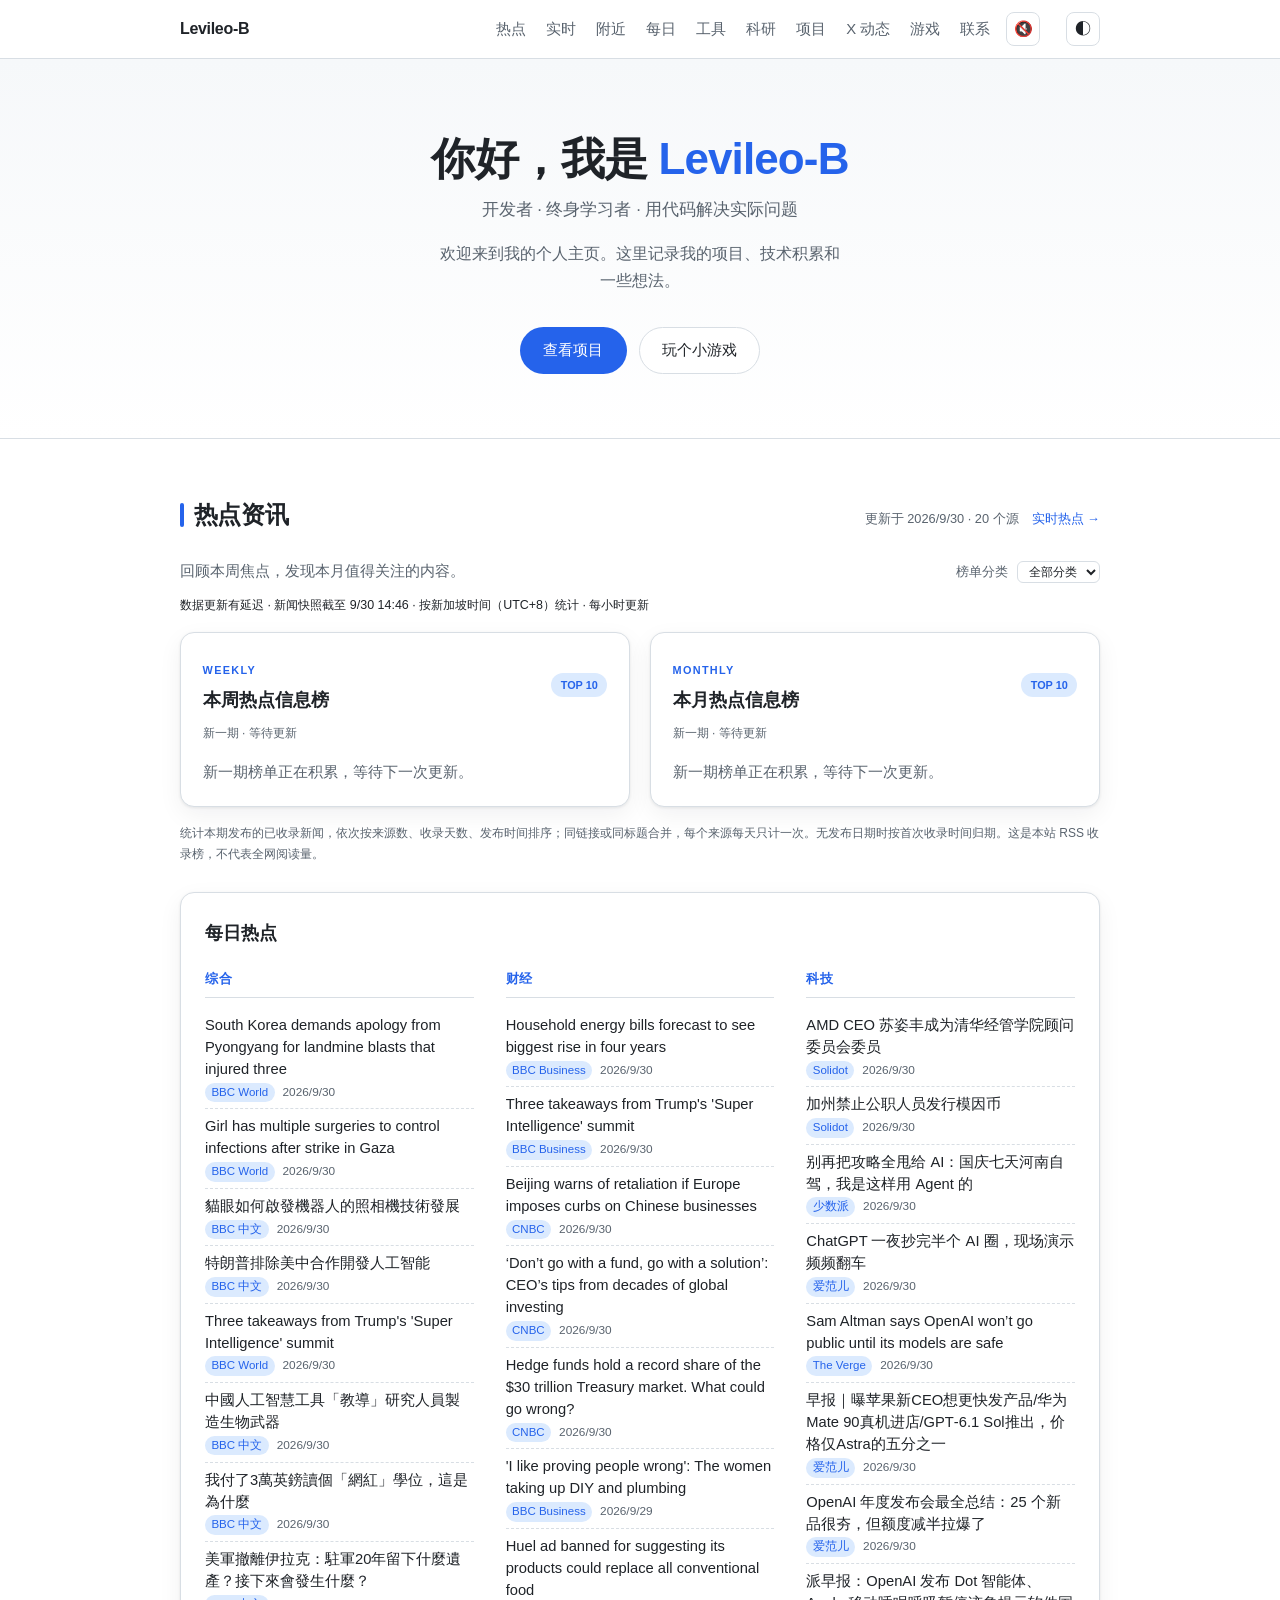
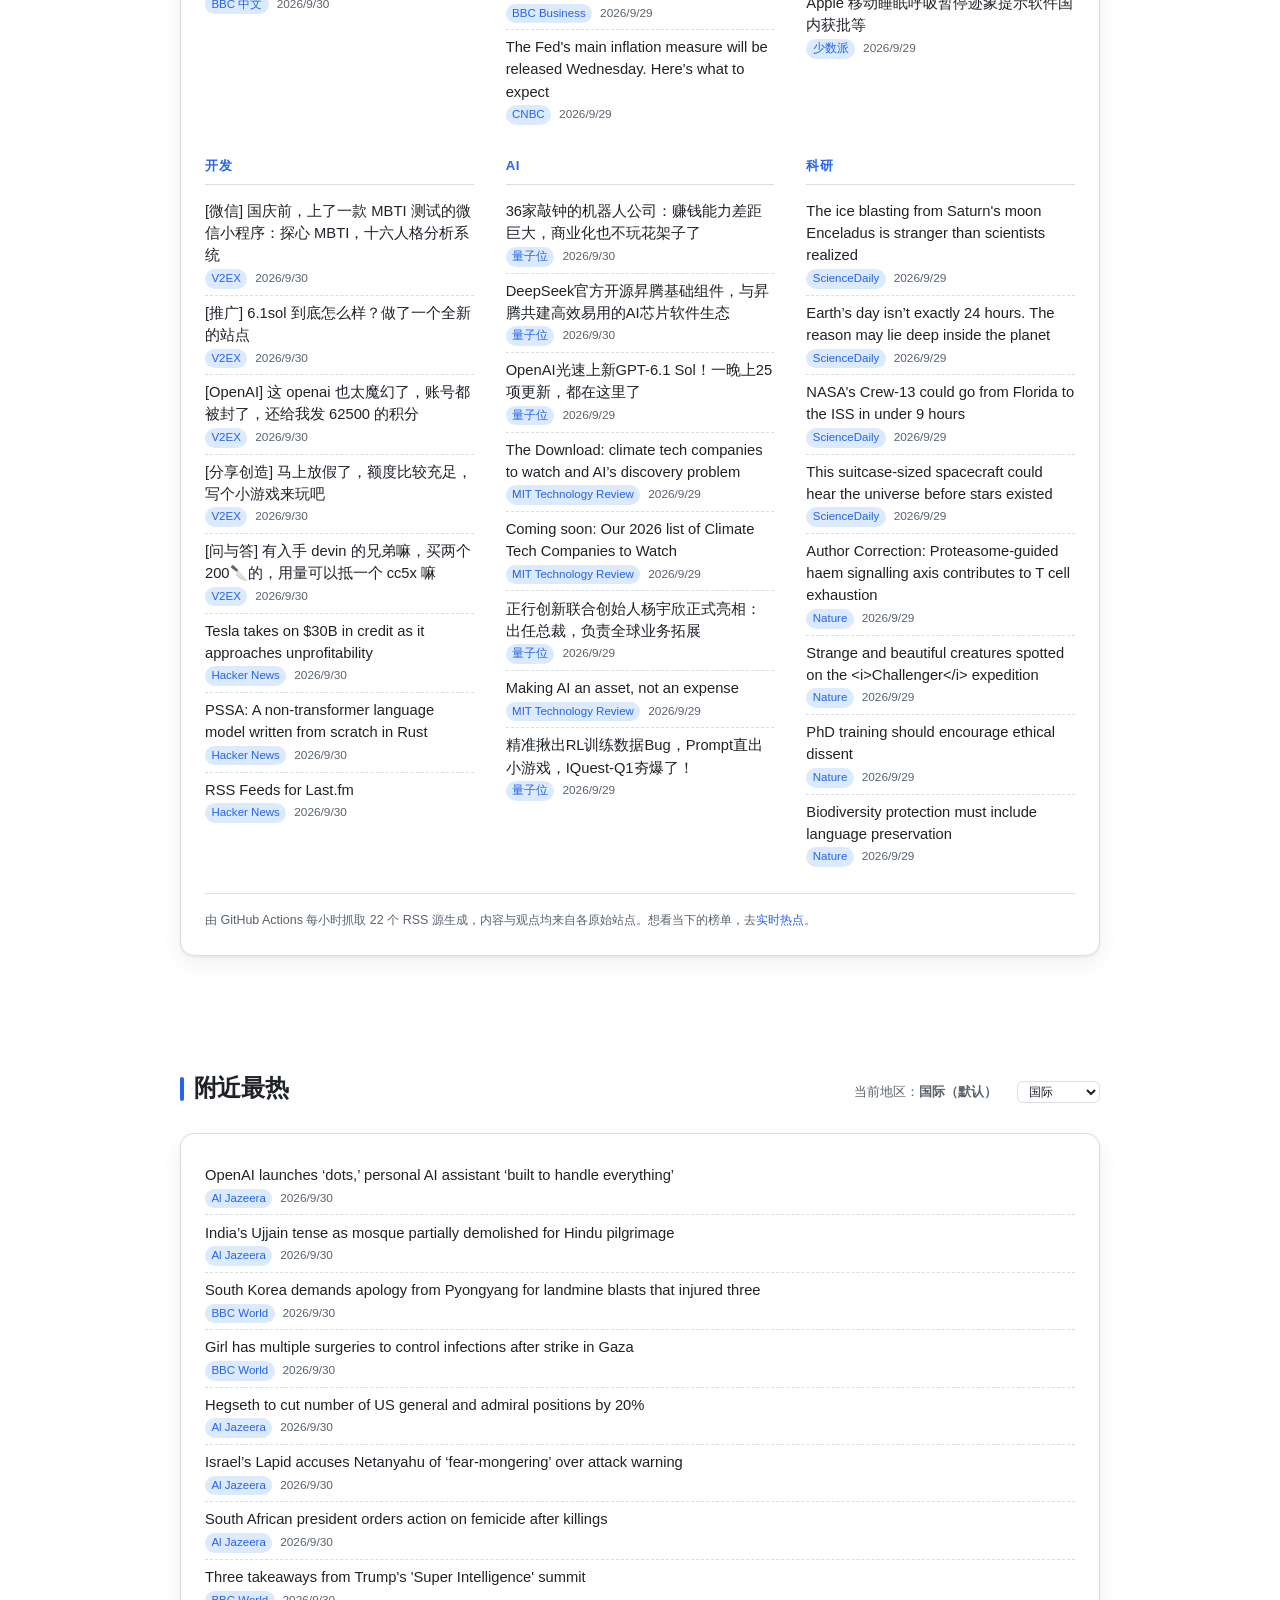
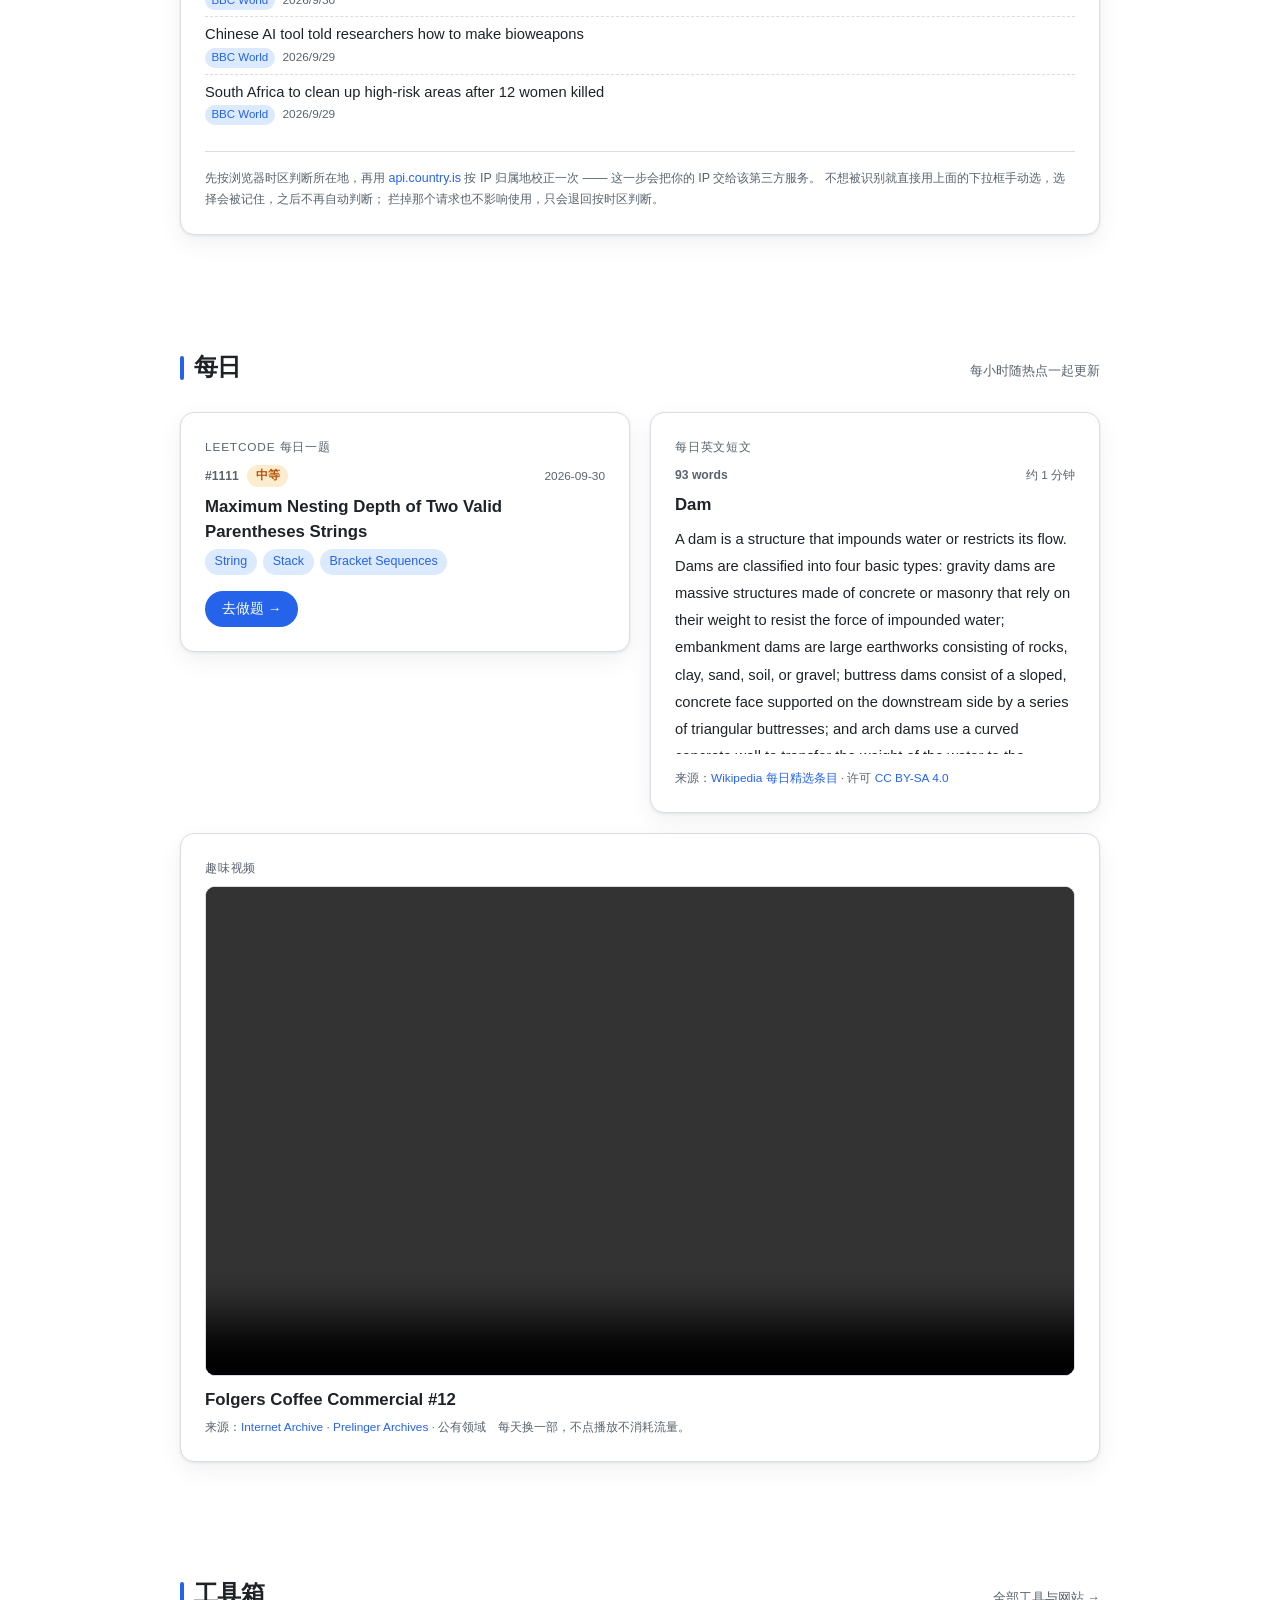
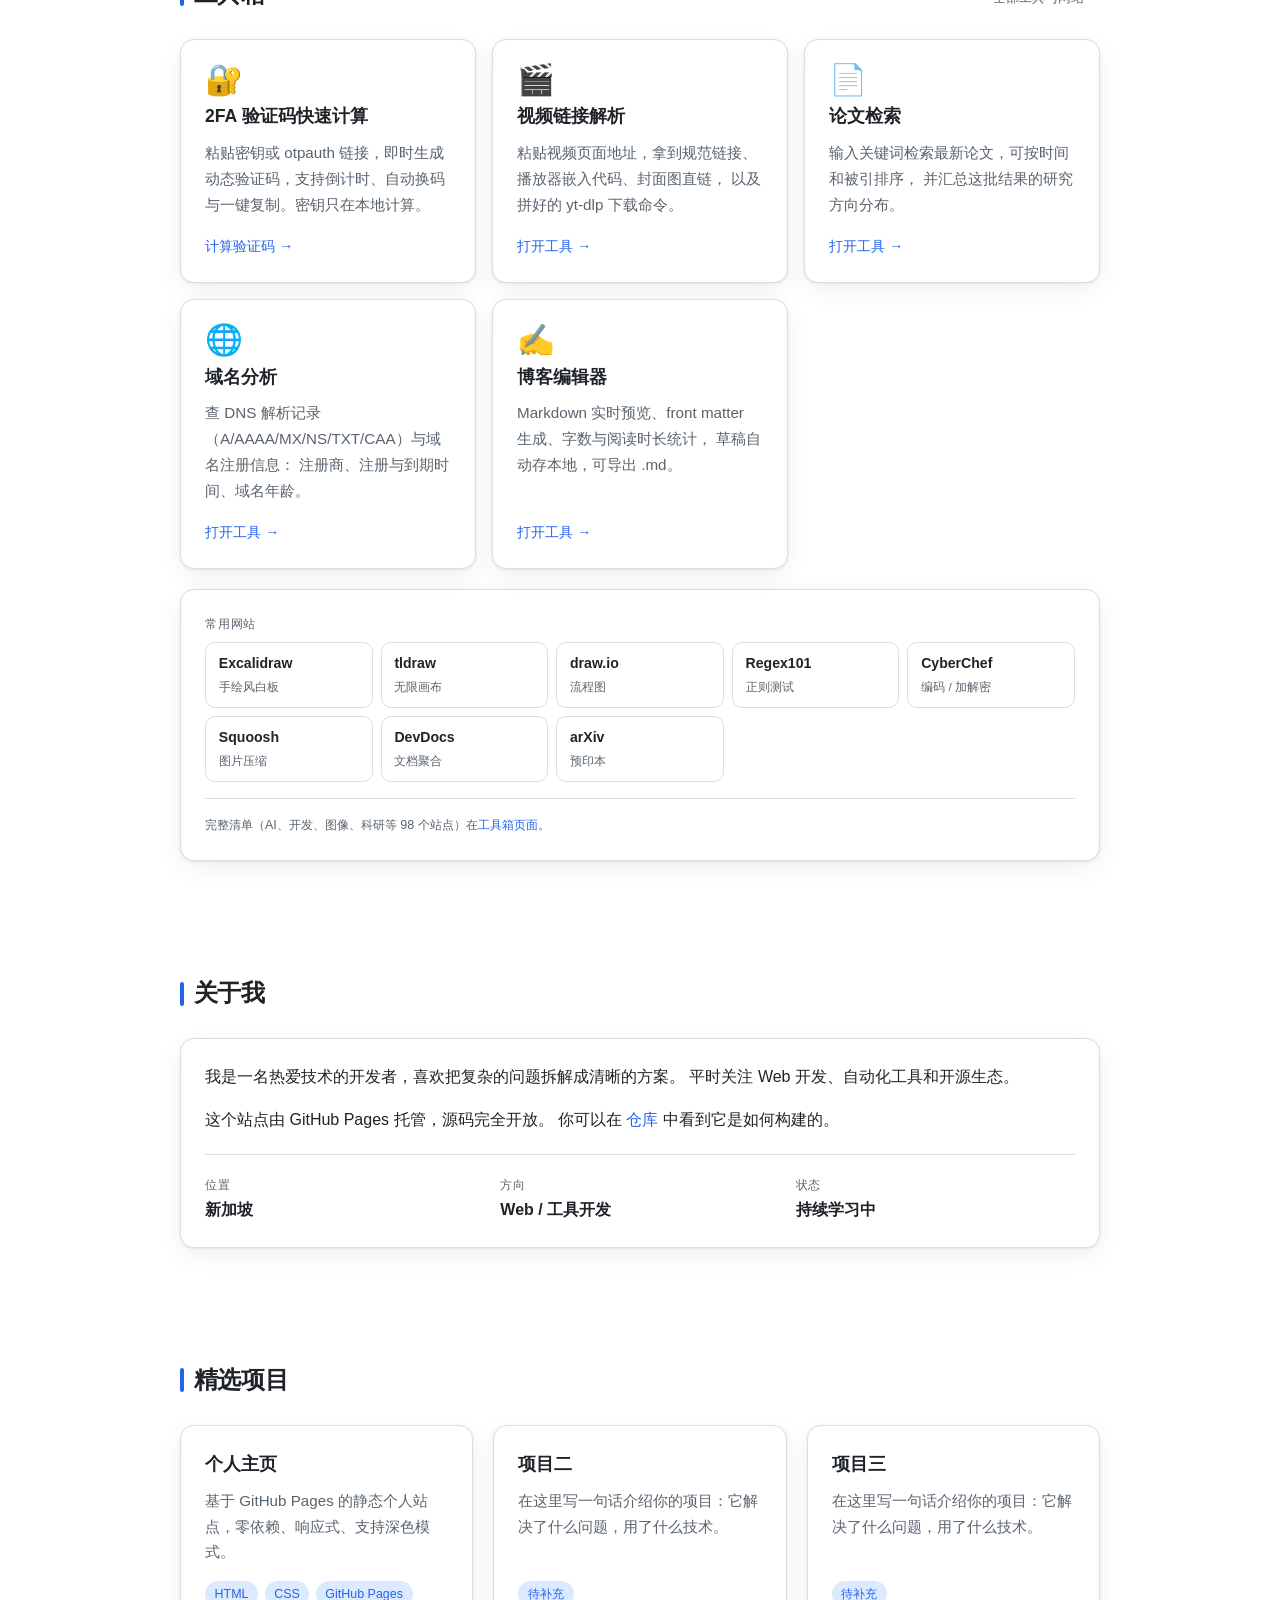
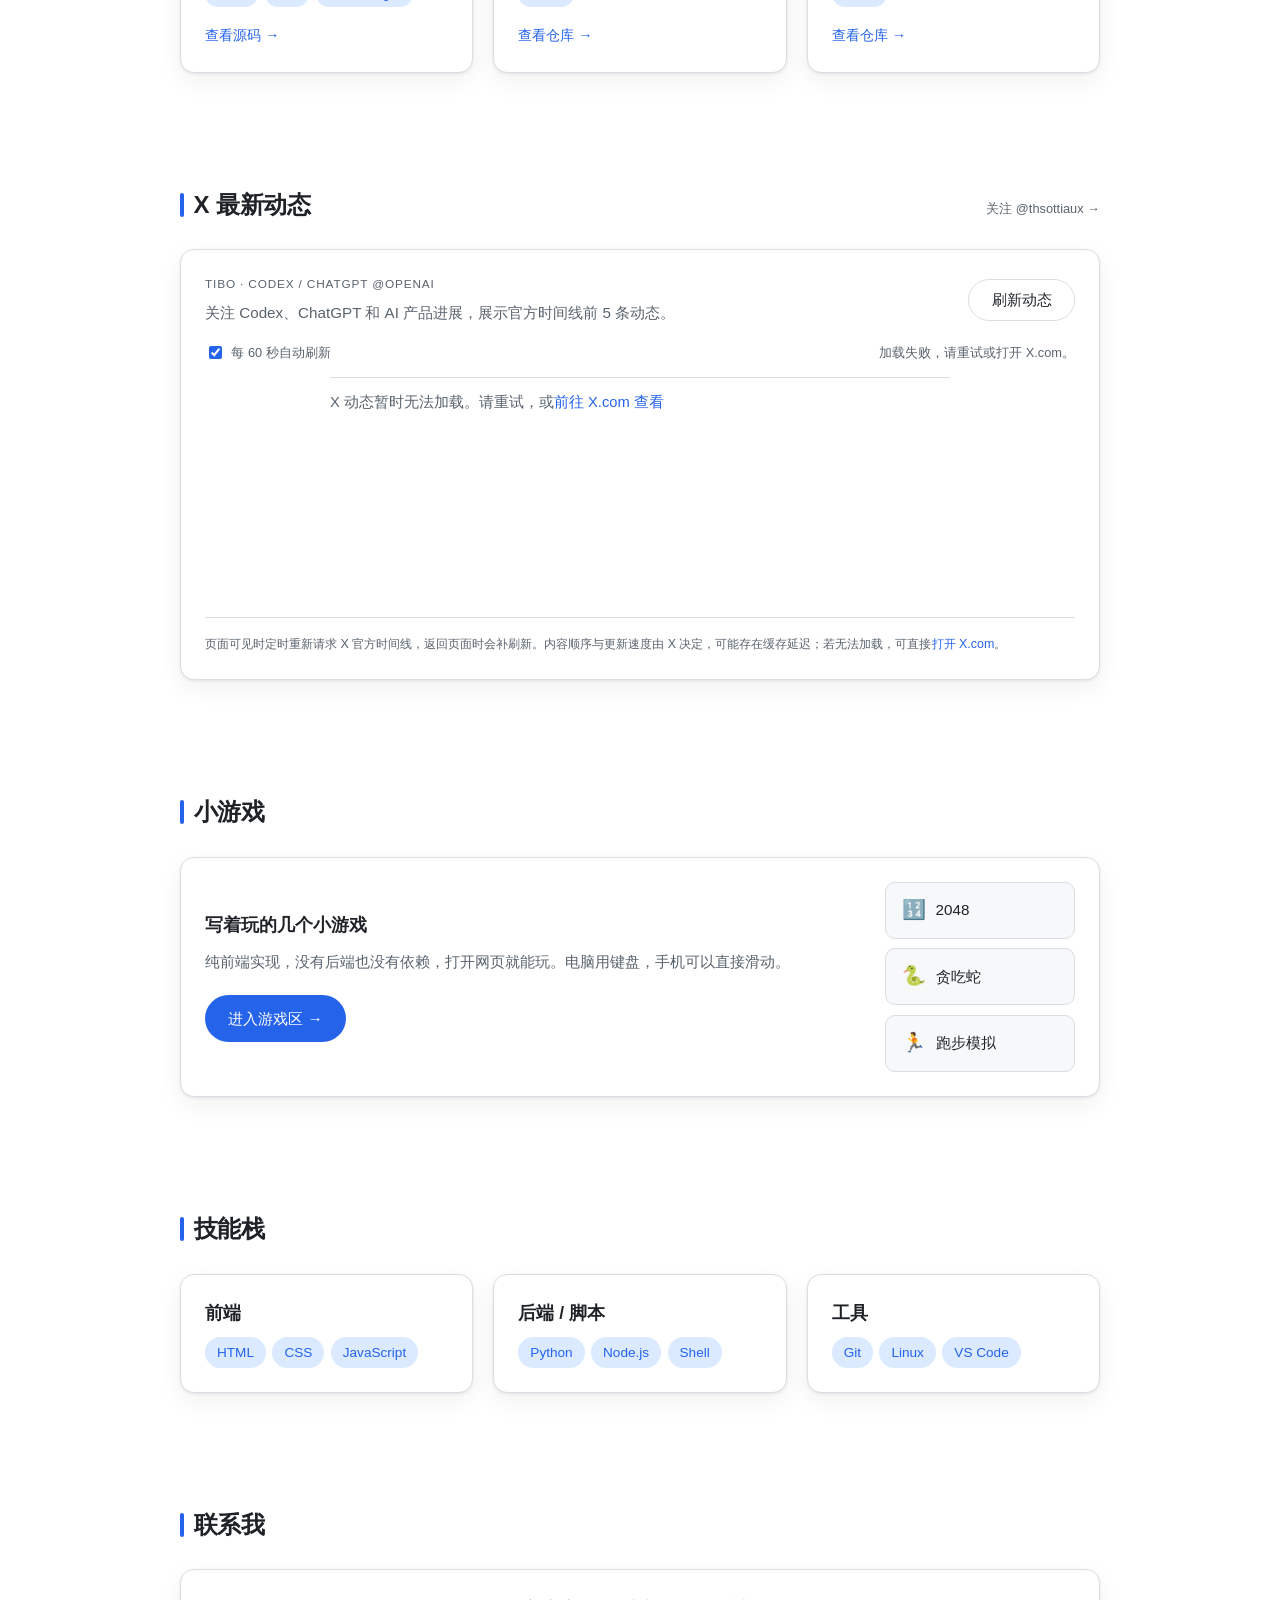
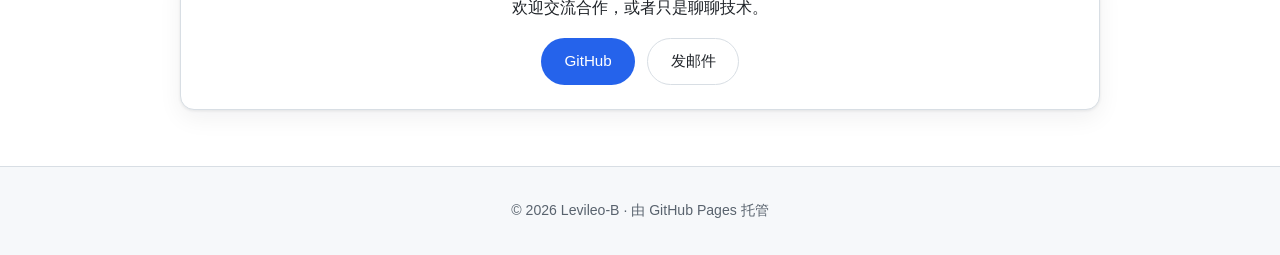
==== commit bba7037b: "feat: add local 2FA calculator and refresh X timeline" ====
--- a/index.html
+++ b/index.html
@@ -35,13 +35,13 @@
     <a class="nav__brand" href="#top">Levileo-B</a>
     <ul class="nav__list">
       <li><a href="#news">热点</a></li>
-      <li><a href="#x-updates">X 动态</a></li>
       <li><a href="hot/">实时</a></li>
       <li><a href="#local">附近</a></li>
       <li><a href="#daily">每日</a></li>
       <li><a href="#tools">工具</a></li>
       <li><a href="research/">科研</a></li>
       <li><a href="#projects">项目</a></li>
+      <li><a href="#x-updates">X 动态</a></li>
       <li><a href="games/">游戏</a></li>
       <li><a href="#contact">联系</a></li>
     </ul>
@@ -119,32 +119,6 @@
     </div>
   </section>
 
-  <!-- X 动态 -->
-  <section class="section" id="x-updates">
-    <div class="section__bar">
-      <h2 class="section__title">X 最新动态</h2>
-      <a class="news__stamp" href="https://x.com/thsottiaux" target="_blank" rel="noopener noreferrer">在 X.com 关注 @thsottiaux →</a>
-    </div>
-    <div class="card x-preview">
-      <div class="x-preview__intro">
-        <div>
-          <p class="result__label">Tibo · Codex / ChatGPT @OpenAI</p>
-          <p class="card__desc">这里同步展示 @thsottiaux 的公开动态，关注 Codex、ChatGPT 和 AI 产品的最新进展。</p>
-        </div>
-        <a class="btn btn--ghost" href="https://x.com/thsottiaux" target="_blank" rel="noopener noreferrer">打开 X.com</a>
-      </div>
-      <div class="x-preview__timeline">
-        <a class="twitter-timeline"
-           data-theme="light"
-           data-chrome="noheader nofooter noborders transparent"
-           data-tweet-limit="5"
-           data-dnt="true"
-           href="https://x.com/thsottiaux?ref_src=twsrc%5Etfw">@thsottiaux 的最新动态</a>
-      </div>
-      <p class="news__foot">动态由 X 官方小组件加载；如果浏览器拦截了第三方脚本，仍可通过上方入口直接访问账号。</p>
-    </div>
-  </section>
-
   <!-- 附近最热 -->
   <section class="section" id="local">
     <div class="section__bar">
@@ -202,6 +176,13 @@
     </div>
 
     <div class="tool-cards" style="margin-bottom:1.25rem">
+      <article class="card card--project">
+        <span class="tool-card__emoji" aria-hidden="true">🔐</span>
+        <h3 class="card__title">2FA 验证码快速计算</h3>
+        <p class="card__desc">粘贴密钥或 otpauth 链接，即时生成动态验证码，支持倒计时、自动换码与一键复制。密钥只在本地计算。</p>
+        <a class="card__link" href="tools/2fa/">计算验证码 →</a>
+      </article>
+
       <article class="card card--project">
         <span class="tool-card__emoji" aria-hidden="true">🎬</span>
         <h3 class="card__title">视频链接解析</h3>
@@ -316,6 +297,32 @@
     </div>
   </section>
 
+  <!-- X 动态：位于游戏入口前 -->
+  <section class="section" id="x-updates">
+    <div class="section__bar">
+      <h2 class="section__title">X 最新动态</h2>
+      <a class="news__stamp" href="https://x.com/thsottiaux" target="_blank" rel="noopener noreferrer">关注 @thsottiaux →</a>
+    </div>
+    <div class="card x-preview">
+      <div class="x-preview__intro">
+        <div>
+          <p class="result__label">Tibo · Codex / ChatGPT @OpenAI</p>
+          <p class="card__desc">关注 Codex、ChatGPT 和 AI 产品进展，展示官方时间线前 5 条动态。</p>
+        </div>
+        <button class="btn btn--ghost" id="x-refresh" type="button">刷新动态</button>
+      </div>
+      <div class="x-preview__toolbar">
+        <label><input id="x-auto" type="checkbox" checked> 每 60 秒自动刷新</label>
+        <span id="x-status" role="status">正在加载 X 动态…</span>
+      </div>
+      <div class="x-preview__timeline" id="x-timeline" aria-busy="true">
+        <p class="news__empty">正在加载…也可<a href="https://x.com/thsottiaux" target="_blank" rel="noopener noreferrer">直接查看 X.com</a>。</p>
+      </div>
+      <noscript><p class="news__empty">请启用 JavaScript 加载动态，或<a href="https://x.com/thsottiaux" target="_blank" rel="noopener noreferrer">访问 X.com</a>。</p></noscript>
+      <p class="news__foot">页面可见时定时重新请求 X 官方时间线，返回页面时会补刷新。内容顺序与更新速度由 X 决定，可能存在缓存延迟；若无法加载，可直接<a href="https://x.com/thsottiaux" target="_blank" rel="noopener noreferrer">打开 X.com</a>。</p>
+    </div>
+  </section>
+
   <!-- 小游戏 -->
   <section class="section" id="games">
     <h2 class="section__title">小游戏</h2>
@@ -378,6 +385,6 @@
 <script src="assets/news-rankings.js"></script>
 <script src="assets/daily.js"></script>
 <script src="assets/local.js"></script>
-<script async src="https://platform.twitter.com/widgets.js" charset="utf-8"></script>
+<script src="assets/x-updates.js"></script>
 </body>
 </html>
--- a/assets/style.css
+++ b/assets/style.css
@@ -271,12 +271,29 @@
 .x-preview__intro .card__desc { margin-bottom: 0; }
 
 .x-preview__timeline {
+  position: relative;
   min-height: 220px;
   max-width: 620px;
   margin: 0 auto;
   border-top: 1px solid var(--border);
   padding-top: .75rem;
 }
+
+.x-preview__toolbar {
+  display: flex;
+  flex-wrap: wrap;
+  align-items: center;
+  justify-content: space-between;
+  gap: .5rem 1rem;
+  color: var(--text-muted);
+  font-size: .8rem;
+  margin-bottom: .8rem;
+}
+.x-preview__toolbar label { display: inline-flex; align-items: center; gap: .4rem; }
+.x-preview__toolbar input { accent-color: var(--accent); }
+.x-preview__intro button { flex-shrink: 0; cursor: pointer; }
+.x-preview__intro button:disabled { opacity: .6; cursor: wait; }
+.x-preview__pending { position: absolute; inset: .75rem 0 auto; visibility: hidden; pointer-events: none; }
 
 .x-preview__timeline .twitter-timeline {
   display: block;
